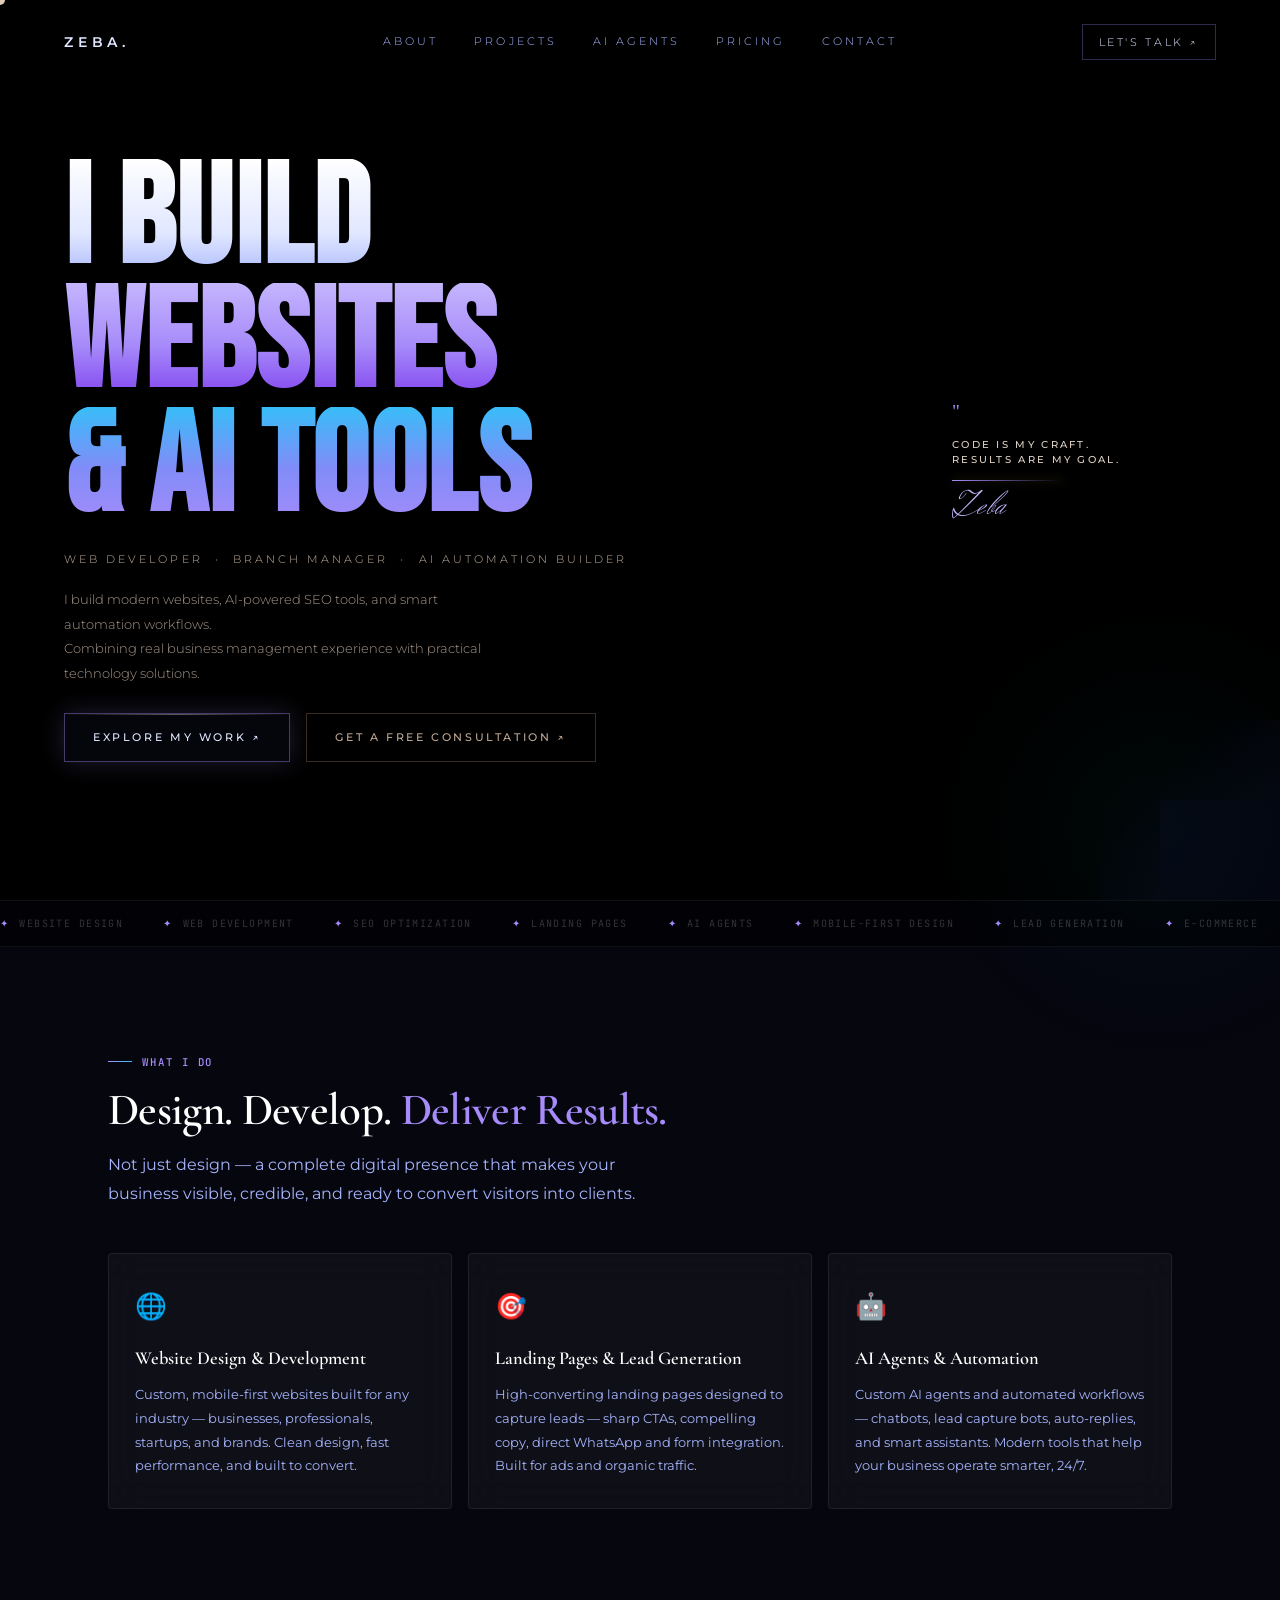
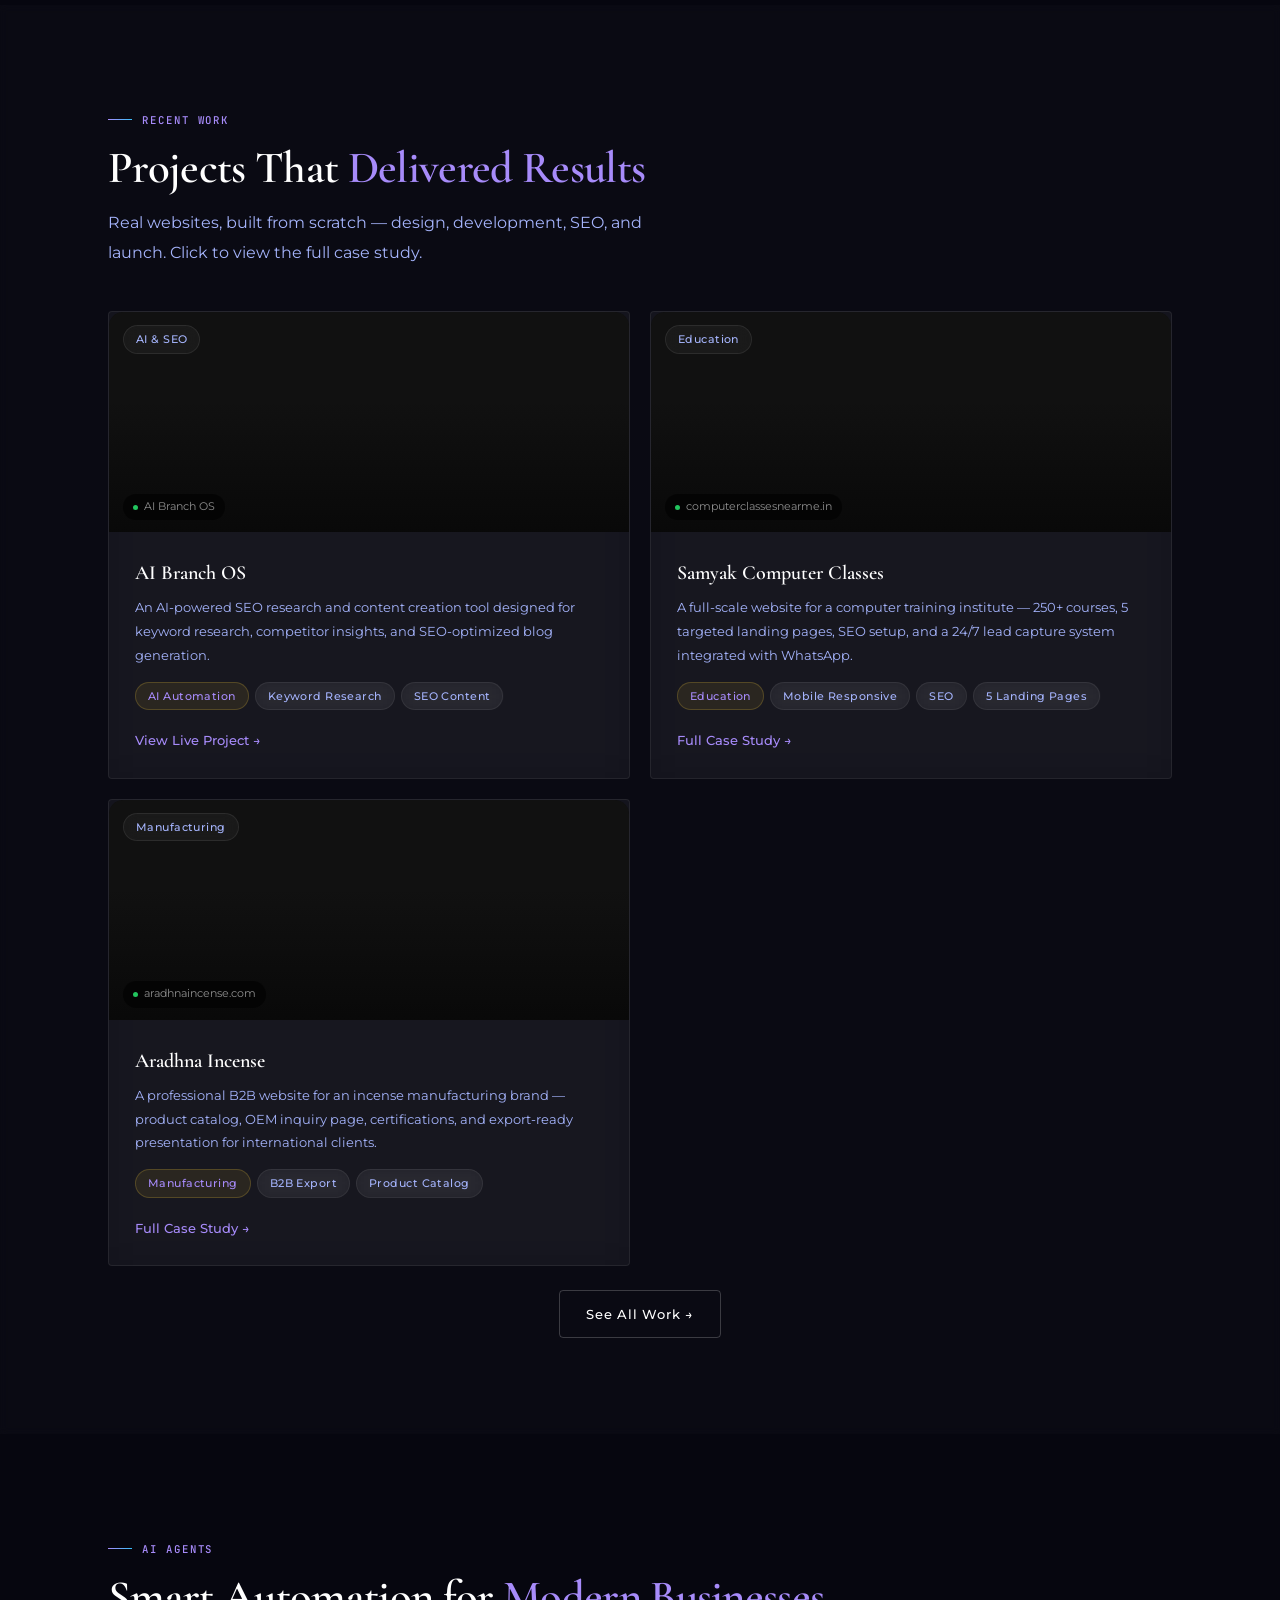
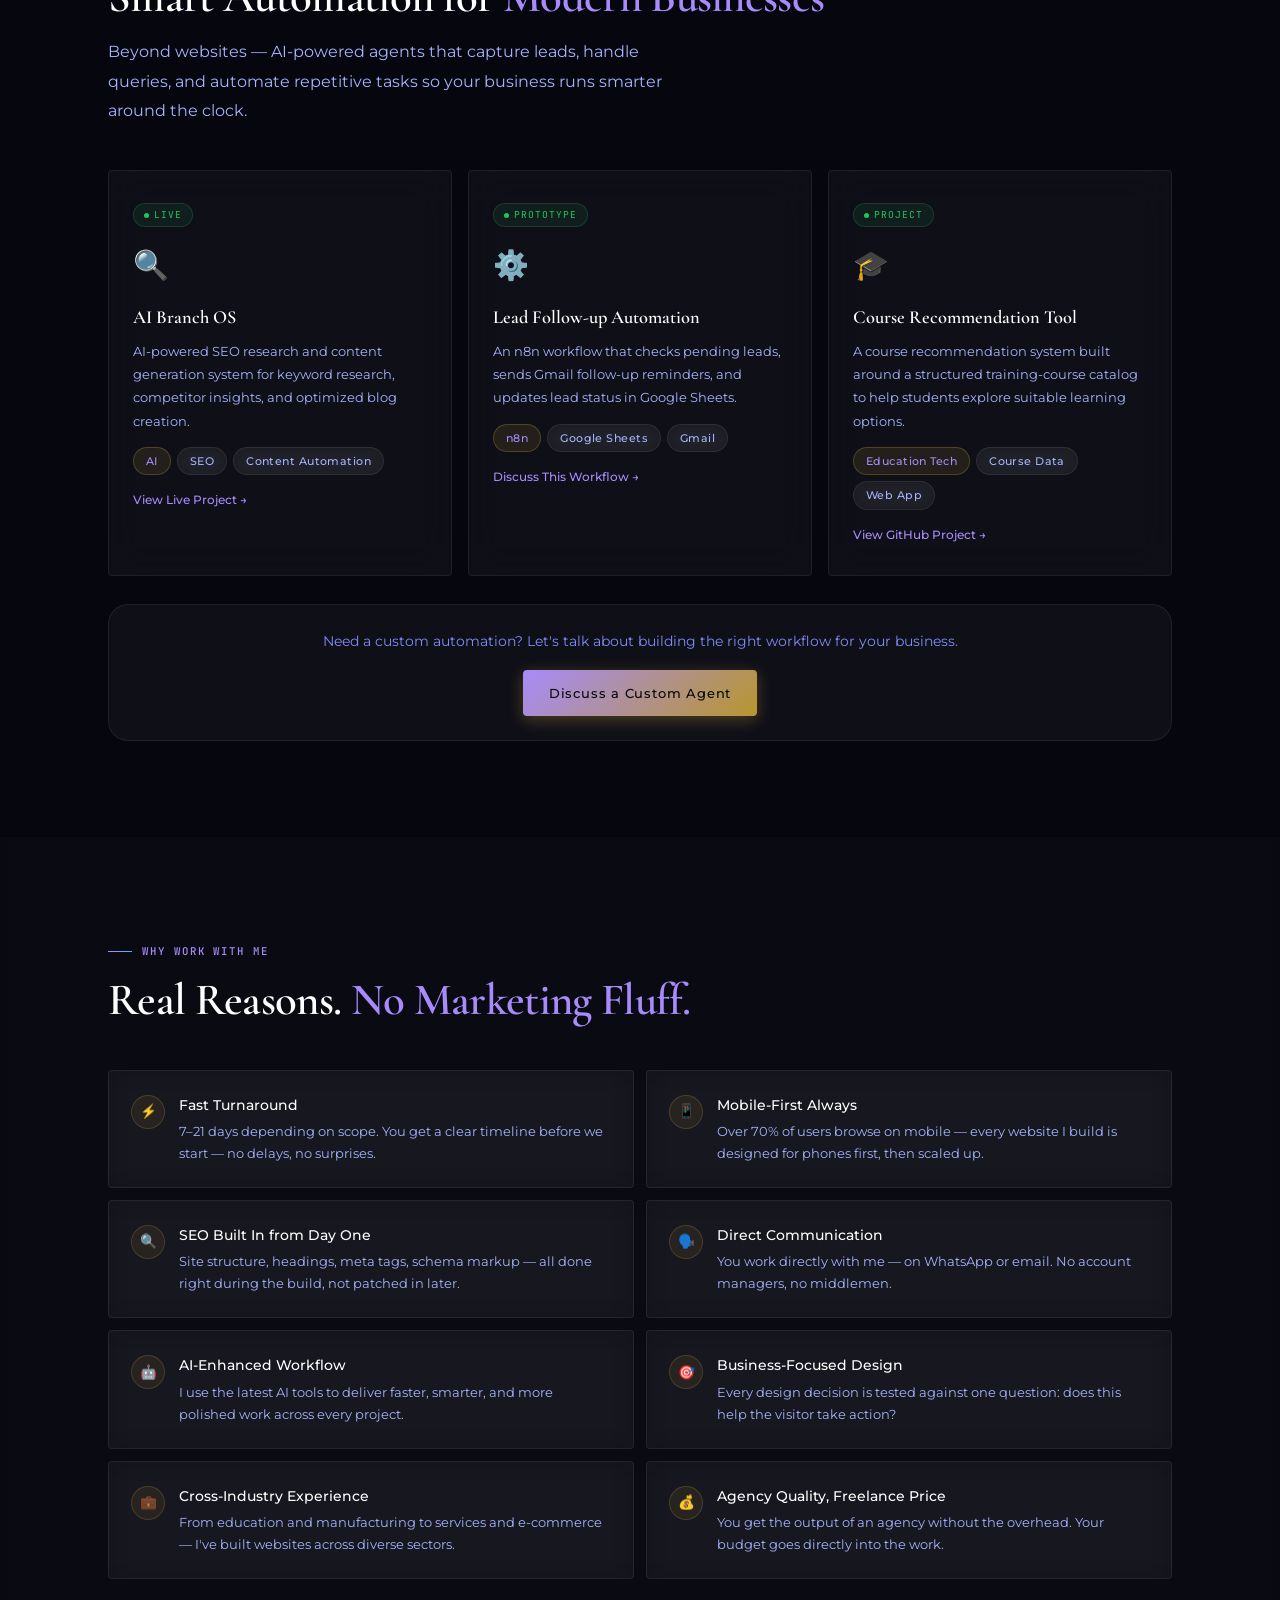
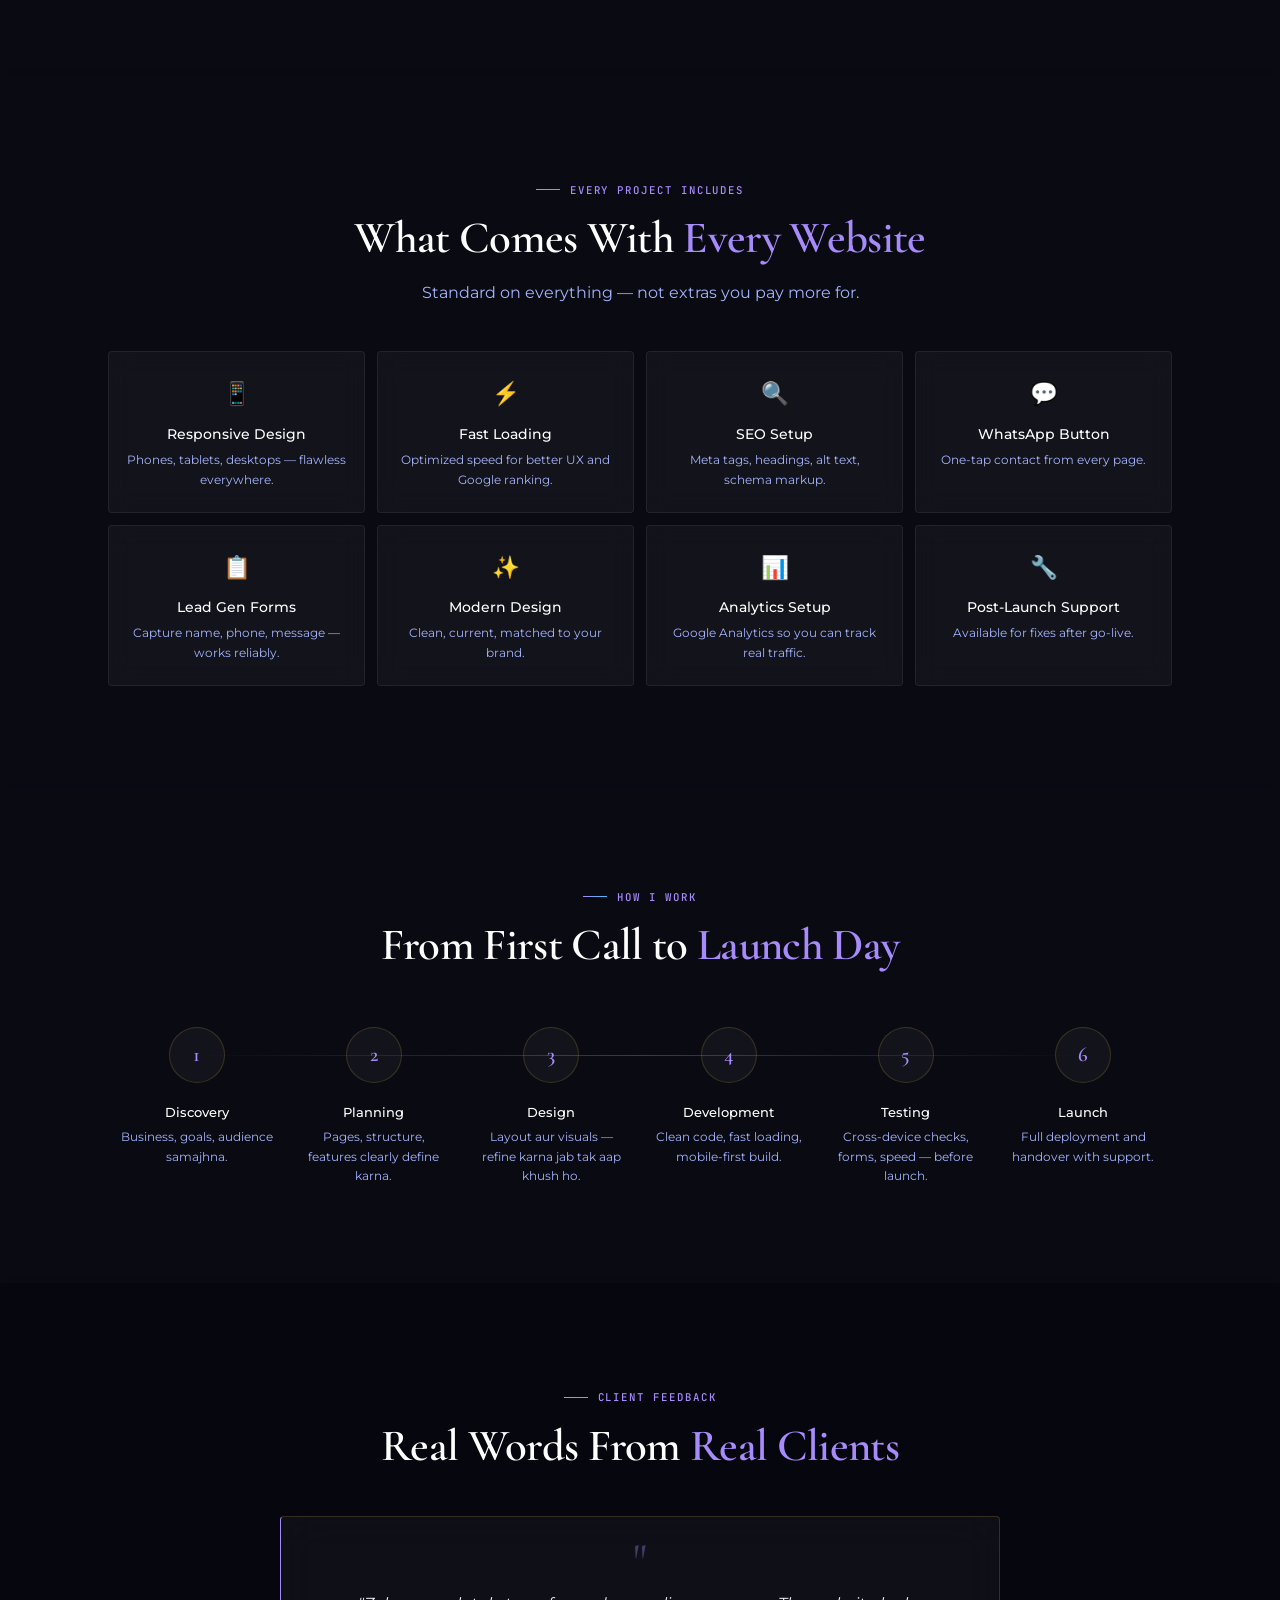
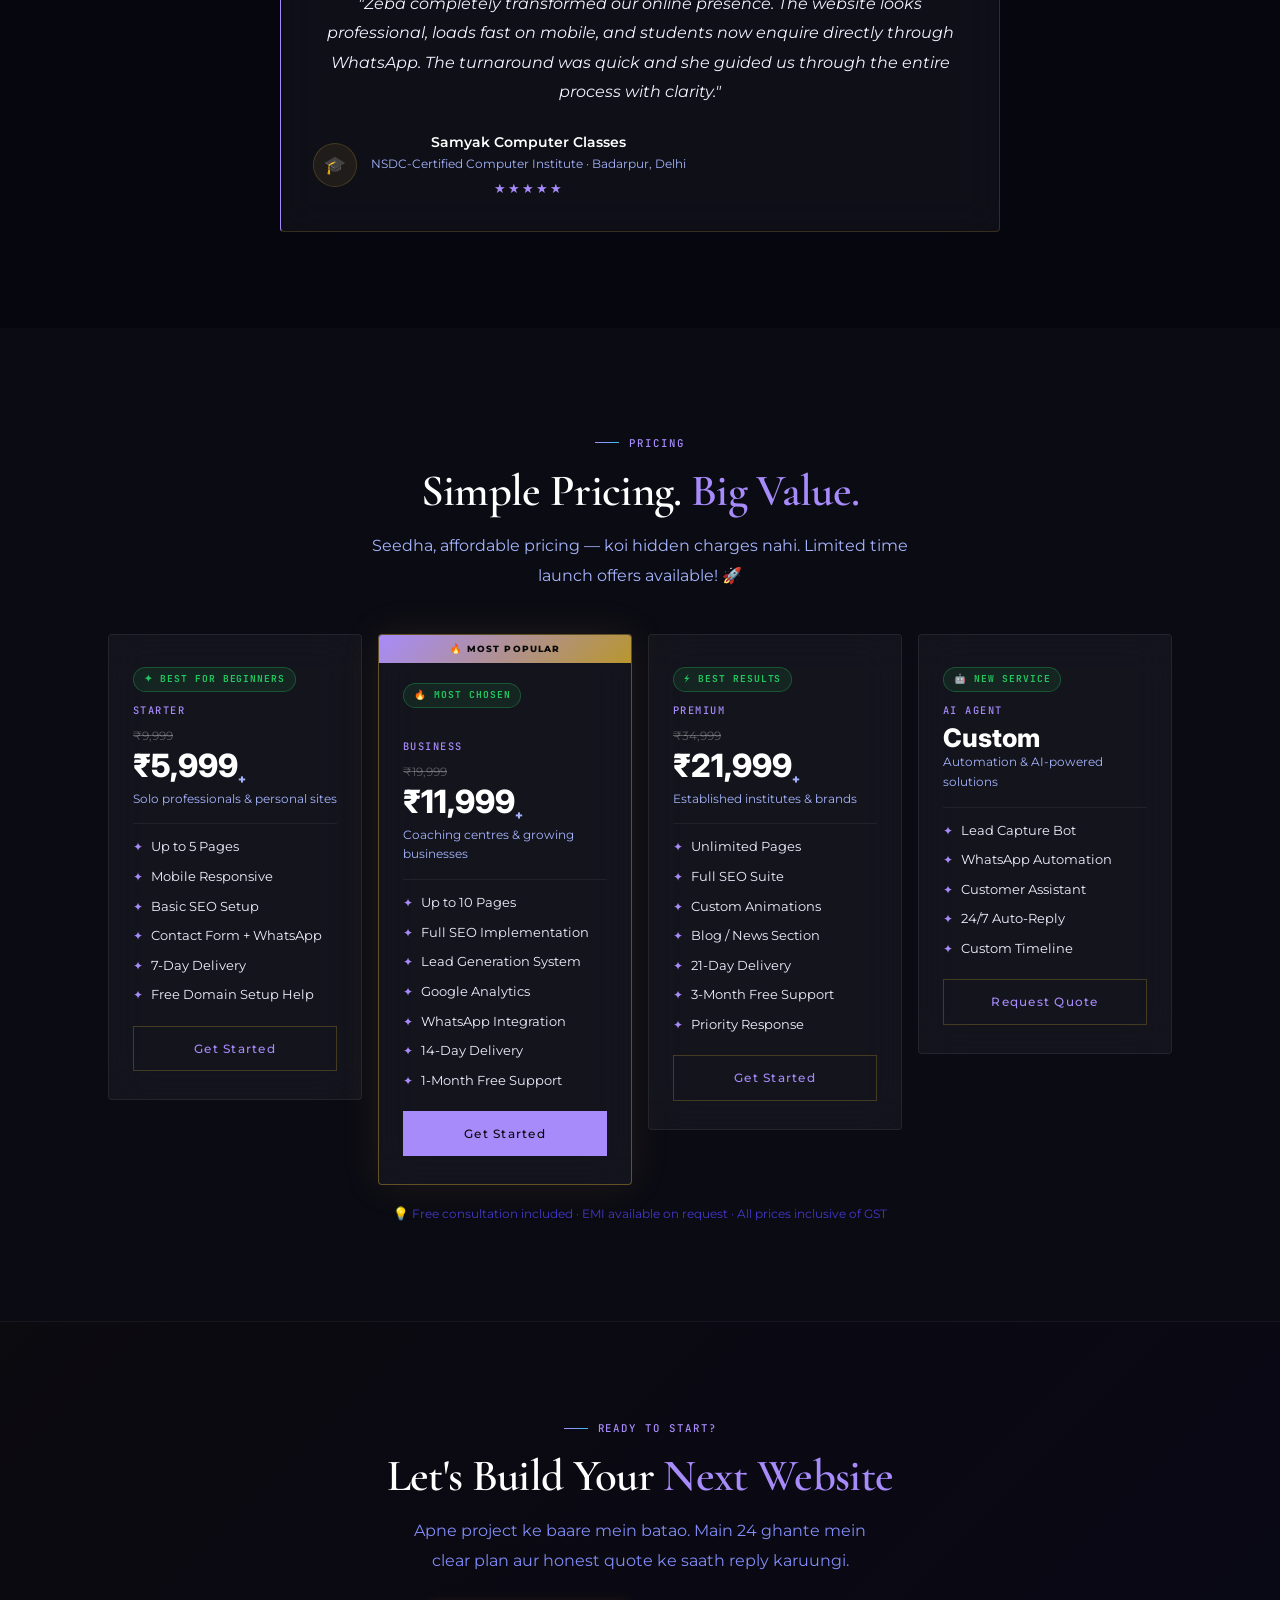
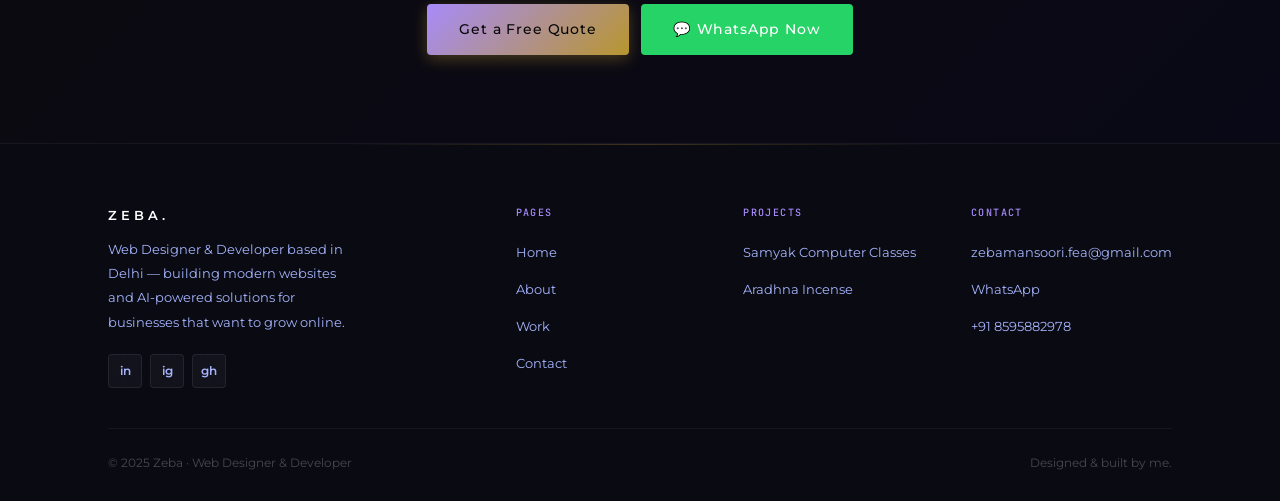
==== index.html @ 7850f8cb "Update consultation link with pre-filled message" ====
<!DOCTYPE html>
<html lang="en">
<head>
<meta charset="UTF-8"><meta name="viewport" content="width=device-width,initial-scale=1.0">
<title>Zeba — Web Designer & Developer | Delhi</title>
<meta name="description" content="Professional web designer and developer based in Delhi. Building modern, result-driven websites and AI-powered solutions for businesses across industries.">
<link rel="canonical" href="https://zebamansoorifea-byte.github.io/portfolio-website/">
<meta property="og:title" content="Zeba — Web Designer & Developer">
<meta property="og:description" content="Professional web designer and developer based in Delhi — building modern websites and AI-powered solutions for businesses.">
<meta property="og:url" content="https://zebamansoorifea-byte.github.io/portfolio-website/">
<meta property="og:type" content="website">
<meta name="twitter:card" content="summary_large_image">
<link rel="icon" type="image/svg+xml" href="data:image/svg+xml,<svg xmlns='http://www.w3.org/2000/svg' viewBox='0 0 32 32'><rect width='32' height='32' rx='8' fill='%23090E1A'/><text x='16' y='23' font-family='serif' font-size='18' font-weight='700' fill='%23D4AF37' text-anchor='middle'>Z</text></svg>">
<link rel="preconnect" href="https://fonts.googleapis.com">
<link rel="preconnect" href="https://fonts.gstatic.com" crossorigin>
<link href="https://fonts.googleapis.com/css2?family=Bebas+Neue&family=Herr+Von+Muellerhoff&family=Cormorant+Garamond:ital,wght@0,400;0,600;0,700;1,400;1,600&family=Montserrat:wght@200;300;400;500;600;700&family=Inter:wght@400;600;700;800&family=JetBrains+Mono:wght@400;500&display=swap" rel="stylesheet">
<link rel="stylesheet" href="style.css">
<script type="application/ld+json">{"@context":"https://schema.org","@type":"Person","name":"Zeba","url":"https://zebamansoori.com","jobTitle":"Web Designer & Developer","email":"zebamansoori.fea@gmail.com","telephone":"+918595882978"}</script>
<style>
/* ══ EXACT CINEMATIC FORMULA from lohitha portfolio ══ */
* { margin: 0; padding: 0; box-sizing: border-box; }

:root {
  /* New Theme: Violet + Electric Blue */
  --gold:    #a78bfa;        /* violet accent (was gold) */
  --gold2:   #7c3aed;        /* deep violet */
  --cream:   #f1f0ff;        /* cool white */
  --cream2:  #e0e7ff;        /* light lavender */
  --cream3:  #a5b4fc;        /* muted violet */
  --dark:    #06060f;        /* ultra dark with violet tint */
  --cyan:    #38bdf8;        /* electric blue */
  --fm:      'JetBrains Mono', monospace;
  --fh:      'Cormorant Garamond', serif;
  --fb:      'Montserrat', sans-serif;
  --fbb:     'Bebas Neue', sans-serif;
  --mw:      1120px;
  --tr:      .28s cubic-bezier(.4,0,.2,1);
}

html {
  scroll-behavior: smooth;
  overflow-x: hidden;
  max-width: 100vw;
}
body {
  font-family: var(--fb);
  background: #06060f;
  color: var(--cream);
  overflow-x: hidden;
  max-width: 100vw;
  -webkit-font-smoothing: antialiased;
  cursor: none;
}

/* Custom cursor */
.cursor-dot {
  position: fixed; top: 0; left: 0;
  width: 10px; height: 10px;
  background: rgba(235,215,195,.95);
  border-radius: 50%;
  pointer-events: none; z-index: 9999;
  transform: translate(-50%,-50%);
  transition: width .2s, height .2s, background .2s, border .2s;
}
.cursor-dot.hovered {
  width: 48px; height: 48px;
  background: rgba(212,175,55,.1);
  border: 1px solid rgba(212,175,55,.4);
}

::-webkit-scrollbar { width: 3px; }
::-webkit-scrollbar-thumb { background: linear-gradient(var(--gold), var(--cyan)); }

.wrap { width: 100%; max-width: var(--mw); margin: 0 auto; padding: 0 28px; }
.section { padding: 96px 0; }
.center { text-align: center; }

/* ── SCROLL REVEAL ── */
.rev { opacity: 0; transform: translateY(22px); transition: opacity .7s cubic-bezier(.22,1,.36,1), transform .7s cubic-bezier(.22,1,.36,1); }
.rev.in { opacity: 1; transform: none; }
.d1{transition-delay:.1s}.d2{transition-delay:.18s}.d3{transition-delay:.26s}.d4{transition-delay:.34s}.d5{transition-delay:.42s}

/* ── EYEBROW ── */
.eyebrow { display: inline-flex; align-items: center; gap: 10px; font-family: var(--fm); font-size: .67rem; font-weight: 500; letter-spacing: .18em; text-transform: uppercase; color: var(--gold); margin-bottom: 14px; }
.eyebrow::before { content: ''; width: 24px; height: 1px; background: linear-gradient(90deg, var(--gold), var(--cyan)); }
.h2 { font-family: var(--fh); font-size: clamp(1.8rem,3.5vw,2.8rem); font-weight: 600; line-height: 1.14; color: #fff; letter-spacing: -.015em; margin-bottom: 14px; }
.lead { font-size: 1rem; color: var(--cream3); max-width: 560px; line-height: 1.85; }
.gold { color: var(--gold); }

/* ══ HERO — EXACT CINEMATIC FORMULA ════════ */
#hero {
  position: relative;
  width: 100%; height: 100vh;
  overflow: hidden;
  background: #000;
  display: flex;
  flex-direction: column;
  justify-content: space-between;
  isolation: isolate;
}

/* Video right side — walking girl */
.hero-video-layer {
  position: absolute;
  inset: 0; z-index: 0;
  overflow: hidden;
  background: #000;
  display: flex;
  align-items: center;
  justify-content: flex-end;
  pointer-events: none;
}
.hero-video-layer video {
  height: 100%;
  width: auto;
  max-width: none;
  object-fit: contain;
  object-position: right center;
}

/* Mobile: show video as full background, not just right side */
@media(max-width:860px) {
  .hero-video-layer {
    justify-content: center;
  }
  .hero-video-layer video {
    height: 100%;
    width: 100%;
    object-fit: cover;
    object-position: center top;
  }
  .hero-video-layer::after {
    width: 100%;
    background: linear-gradient(to bottom, rgba(6,6,15,.5) 0%, rgba(6,6,15,.3) 40%, rgba(6,6,15,.6) 100%),
                linear-gradient(to right, #06060f 0%, rgba(6,6,15,.85) 40%, rgba(6,6,15,.4) 100%);
  }
  .hero-photo-layer {
    justify-content: center;
  }
  .hero-photo-layer img {
    width: 100%;
    height: 100%;
    object-fit: cover;
    object-position: center top;
  }
  .hero-photo-layer::after {
    width: 100%;
    background: linear-gradient(to bottom, rgba(0,0,0,.6) 0%, rgba(0,0,0,.3) 40%, rgba(0,0,0,.7) 100%),
                linear-gradient(to right, #000 0%, rgba(0,0,0,.7) 50%, transparent 100%);
  }
}
/* Left blend gradient — same as original */
.hero-video-layer::after {
  content: '';
  position: absolute; inset-y: 0; left: 0;
  width: 55%;
  background: linear-gradient(to right, #06060f 0%, rgba(6,6,15,.9) 40%, rgba(6,6,15,.5) 70%, transparent 100%);
  pointer-events: none;
}

/* Photo fallback (when no video) */
.hero-photo-layer {
  position: absolute;
  inset: 0; z-index: 0;
  display: flex;
  align-items: center;
  justify-content: flex-end;
  pointer-events: none;
  overflow: hidden;
}
.hero-photo-layer img {
  height: 100%;
  width: auto;
  object-fit: contain;
  object-position: right top;
  filter: brightness(.75) contrast(1.08);
}
.hero-photo-layer::after {
  content: '';
  position: absolute; inset-y: 0; left: 0;
  width: 60%;
  background: linear-gradient(to right, #000 0%, rgba(0,0,0,.9) 35%, rgba(0,0,0,.55) 65%, transparent 100%);
}

/* Content layer */
.hero-content-layer {
  position: relative; z-index: 5;
  display: flex;
  flex-direction: column;
  justify-content: space-between;
  height: 100%;
  padding: 24px 64px 32px;
  pointer-events: none;
}
@media(max-width:768px) {
  .hero-content-layer { padding: 20px 24px 28px; }
}

/* ── NAV inside hero ── */
.hero-nav {
  display: flex; align-items: center; justify-content: space-between;
  width: 100%; pointer-events: auto;
}
.hero-logo {
  font-family: var(--fb); font-size: .85rem; font-weight: 600;
  letter-spacing: .35em; text-transform: uppercase;
  color: var(--cream2); transition: opacity .3s;
}
.hero-logo:hover { opacity: .7; }
.hero-nav-links {
  display: flex; align-items: center; gap: 36px;
  position: absolute; left: 50%; transform: translateX(-50%);
}
.hero-nav-links a {
  font-size: .68rem; font-weight: 300; letter-spacing: .28em;
  text-transform: uppercase; color: var(--cream3);
  transition: color .3s; position: relative; padding-bottom: 2px;
  text-decoration: none;
}
.hero-nav-links a::after {
  content: ''; position: absolute; bottom: 0; left: 0;
  width: 0; height: 1px; background: rgba(212,175,55,.5);
  transition: width .3s;
}
.hero-nav-links a:hover { color: #FFF5EB; }
.hero-nav-links a:hover::after { width: 100%; }
.hero-nav-cta {
  display: flex; align-items: center; gap: 6px;
  font-size: .68rem; font-weight: 300; letter-spacing: .24em;
  text-transform: uppercase; padding: 8px 16px;
  border: 1px solid rgba(167,139,250,.3);
  color: var(--cream2); transition: all .3s;
  text-decoration: none; backdrop-filter: blur(4px);
}
.hero-nav-cta:hover { border-color: #a78bfa; box-shadow: 0 0 16px rgba(167,139,250,.3); }

/* ── HERO MAIN ROW ── */
.hero-main-row {
  display: flex; align-items: center;
  justify-content: space-between;
  width: 100%; pointer-events: auto;
  flex: 1; padding: 20px 0;
}

/* LEFT TEXT */
.hero-left { max-width: 620px; z-index: 20; }

/* MASSIVE headline — Bebas Neue */
.hero-h1 {
  font-family: var(--fbb);
  font-size: clamp(5rem, 11vw, 9rem);
  line-height: .88;
  letter-spacing: .01em;
  text-transform: uppercase;
  margin-bottom: 20px;
  user-select: none;
}
.hero-h1 .line1 {
  display: block;
  background: linear-gradient(180deg, #ffffff 0%, #e0e7ff 60%, #a5b4fc 100%);
  -webkit-background-clip: text; -webkit-text-fill-color: transparent; background-clip: text;
  filter: drop-shadow(0 4px 20px rgba(167,139,250,.3));
  animation: wUp .65s cubic-bezier(.22,1,.36,1) .3s both;
}
.hero-h1 .line2 {
  display: block;
  background: linear-gradient(180deg, #c4b5fd 0%, #a78bfa 50%, #7c3aed 100%);
  -webkit-background-clip: text; -webkit-text-fill-color: transparent; background-clip: text;
  filter: drop-shadow(0 8px 30px rgba(167,139,250,.5));
  animation: wUp .65s cubic-bezier(.22,1,.36,1) .48s both;
}
.hero-h1 .line3 {
  display: block;
  background: linear-gradient(180deg, #38bdf8 0%, #818cf8 50%, #a78bfa 100%);
  -webkit-background-clip: text; -webkit-text-fill-color: transparent; background-clip: text;
  filter: drop-shadow(0 10px 35px rgba(56,189,248,.4));
  animation: wUp .65s cubic-bezier(.22,1,.36,1) .66s both;
}
@keyframes wUp { from { opacity: 0; transform: translateY(30px); filter: blur(6px); } to { opacity: 1; transform: none; filter: none; } }

/* Roles row */
.hero-roles {
  font-size: .68rem; font-weight: 300; letter-spacing: .28em;
  text-transform: uppercase; color: #C4B29E; margin-bottom: 18px;
  animation: wUp .65s .78s both;
}
.hero-roles .sep { color: #8C6D4F; margin: 0 6px; }

/* Description */
.hero-desc {
  font-size: .83rem; font-weight: 300;
  color: #A8988B; line-height: 1.85;
  max-width: 440px; margin-bottom: 28px;
  animation: wUp .65s .88s both;
}

/* CTAs */
.hero-ctas { display: flex; gap: 16px; align-items: center; animation: wUp .65s .98s both; }
.hero-btn-primary {
  display: inline-flex; align-items: center; gap: 10px;
  padding: 14px 28px;
  border: 1px solid rgba(167,139,250,.4);
  background: rgba(6,6,15,.85);
  color: var(--cream2); font-family: var(--fb);
  font-size: .68rem; font-weight: 500; letter-spacing: .24em;
  text-transform: uppercase; transition: all .3s;
  text-decoration: none; position: relative; overflow: hidden;
  box-shadow: 0 0 25px rgba(167,139,250,.2);
}
.hero-btn-primary::before {
  content: ''; position: absolute; top: 0; left: 0; right: 0;
  height: 1px;
  background: linear-gradient(to right, transparent, rgba(232,215,197,.4), transparent);
}
.hero-btn-primary:hover { border-color: #a78bfa; color: #fff; box-shadow: 0 0 30px rgba(167,139,250,.4); }
.hero-btn-secondary {
  display: inline-flex; align-items: center; gap: 8px;
  padding: 14px 28px;
  border: 1px solid rgba(140,109,79,.4);
  color: #BFA895; font-family: var(--fb);
  font-size: .68rem; font-weight: 500; letter-spacing: .24em;
  text-transform: uppercase; transition: all .3s;
  text-decoration: none;
}
.hero-btn-secondary:hover { border-color: #8C6D4F; color: var(--cream2); }

/* RIGHT — floating quote card (same as original) */
.hero-right-card {
  display: flex; flex-direction: column; align-items: flex-start;
  padding-right: 96px; z-index: 20;
  animation: wUp .65s 1.1s both;
}
.hrc-quote { font-size: 1.2rem; color: #a78bfa; font-family: serif; margin-bottom: 8px; }
.hrc-lines { font-size: .6rem; font-weight: 500; letter-spacing: .24em; text-transform: uppercase; color: #E0D3C5; line-height: 1.6; margin-bottom: 12px; }
.hrc-line { width: 112px; height: 1px; background: linear-gradient(to right, #a78bfa, rgba(167,139,250,.5), transparent); box-shadow: 0 0 8px rgba(212,175,55,.4); margin-bottom: 8px; }
.hrc-sig { color: #c4b5fd; font-family: 'Herr Von Muellerhoff', 'Allura', cursive; font-size: 2.2rem; color: #c4b5fd; letter-spacing: .04em; line-height: 1; }

/* ── BUTTONS (rest of site) ── */
.btn { display: inline-flex; align-items: center; gap: 8px; padding: 12px 26px; border-radius: 4px; font-size: .82rem; font-weight: 500; letter-spacing: .06em; transition: all var(--tr); cursor: pointer; border: none; font-family: var(--fb); white-space: nowrap; text-decoration: none; }
.btn-gold { background: linear-gradient(135deg,var(--gold),#b8962e); color: #080808; box-shadow: 0 4px 16px rgba(212,175,55,.3); }
.btn-gold:hover { transform: translateY(-2px); box-shadow: 0 0 28px rgba(212,175,55,.55); }
.btn-out { background: transparent; color: #fff; border: 1px solid rgba(255,255,255,.2); }
.btn-out:hover { border-color: var(--gold); color: var(--gold); transform: translateY(-2px); }
.btn-ghost { background: rgba(255,255,255,.04); color: var(--cream3); border: 1px solid rgba(255,255,255,.08); }
.btn-ghost:hover { border-color: rgba(6,182,212,.3); color: var(--cyan); }
.btn-wa { background: #25D366; color: #fff; }
.btn-wa:hover { background: #1ebe5d; transform: translateY(-2px); }
.btn-lg { padding: 14px 32px; font-size: .88rem; }
.tag { display: inline-block; padding: 4px 12px; border-radius: 40px; font-size: .68rem; font-weight: 500; letter-spacing: .04em; }
.tag-gold { background: rgba(212,175,55,.1); color: var(--gold); border: 1px solid rgba(212,175,55,.25); }
.tag-glass { background: rgba(255,255,255,.04); color: var(--cream3); border: 1px solid rgba(255,255,255,.08); }

/* ── NAV (other pages) ── */
.nav-inner { display: flex; align-items: center; justify-content: space-between; height: 100%; }
.nav-logo { font-family: var(--fb); font-size: .82rem; font-weight: 600; letter-spacing: .3em; text-transform: uppercase; color: var(--cream2); text-decoration: none; }
.nav-links { display: flex; gap: 2rem; align-items: center; }
.nav-links a { font-size: .68rem; font-weight: 300; color: var(--cream3); letter-spacing: .22em; text-transform: uppercase; transition: color var(--tr); text-decoration: none; }
.nav-links a:hover, .nav-links a.active { color: #fff; }
.nav-right { display: flex; align-items: center; gap: 12px; }
.nav-cta { padding: 7px 16px; background: transparent; color: var(--cream2); border: 1px solid rgba(140,109,79,.5); font-family: var(--fb); font-size: .66rem; font-weight: 300; letter-spacing: .22em; text-transform: uppercase; transition: all var(--tr); text-decoration: none; }
.nav-cta:hover { border-color: var(--gold); }
.ham { display: none; flex-direction: column; gap: 5px; width: 24px; cursor: pointer; }
.ham span { display: block; height: 2px; background: var(--cream3); border-radius: 2px; }
.mob-close { position: absolute; top: 22px; right: 28px; font-size: 1.4rem; color: var(--cream3); }
.page-top { padding: 130px 0 72px; background: rgba(255,255,255,.02); border-bottom: 1px solid rgba(255,255,255,.05); position: relative; overflow: hidden; }

/* ── MARQUEE ── */
.marquee { border-top: 1px solid rgba(255,255,255,.05); border-bottom: 1px solid rgba(255,255,255,.05); padding: 14px 0; overflow: hidden; background: rgba(0,0,0,.6); }
.m-track { display: flex; gap: 2.5rem; white-space: nowrap; animation: slide 24s linear infinite; }
.m-item { display: flex; align-items: center; gap: 10px; font-family: var(--fm); font-size: .63rem; letter-spacing: .14em; text-transform: uppercase; color: rgba(255,255,255,.2); }
.m-item em { color: var(--gold); font-style: normal; }
@keyframes slide { to { transform: translateX(-50%); } }

/* ── IFRAME ── */
.iframe-wrap { position: relative; width: 100%; height: 220px; overflow: hidden; background: #111; border-radius: 14px 14px 0 0; }
.iframe-wrap iframe { width: 200%; height: 200%; transform: scale(.5); transform-origin: top left; border: none; pointer-events: none; }
.iframe-ov { position: absolute; inset: 0; background: linear-gradient(180deg,transparent 40%,rgba(8,8,8,.92) 100%); z-index: 1; }
.iframe-badge { position: absolute; bottom: 12px; left: 14px; z-index: 2; display: flex; align-items: center; gap: 6px; font-size: .67rem; color: rgba(255,255,255,.55); background: rgba(0,0,0,.55); padding: 4px 10px; border-radius: 40px; backdrop-filter: blur(8px); }
.iframe-dot { width: 5px; height: 5px; border-radius: 50%; background: #22c55e; animation: blink 2s infinite; }
.iframe-tag { position: absolute; top: 12px; left: 14px; z-index: 2; }
@keyframes blink { 0%,100%{opacity:1}50%{opacity:.3} }

/* ── CARDS ── */
.svc-grid { display: grid; grid-template-columns: repeat(3,1fr); gap: 16px; margin-top: 44px; }
.svc-card { padding: 30px 26px; background: rgba(255,255,255,.04); backdrop-filter: blur(20px); border: 1px solid rgba(255,255,255,.07); border-radius: 4px; transition: all .28s ease; position: relative; overflow: hidden; }
.svc-card::before { content: ''; position: absolute; top: 0; left: 0; right: 0; height: 1px; background: linear-gradient(90deg,transparent,rgba(212,175,55,.5),transparent); transform: scaleX(0); transition: transform .5s ease; }
.svc-card:hover::before { transform: scaleX(1); }
.svc-card:hover { background: rgba(212,175,55,.04); border-color: rgba(212,175,55,.2); transform: translateY(-4px); box-shadow: 0 0 30px rgba(212,175,55,.1),0 20px 40px rgba(0,0,0,.4); }
.svc-icon { font-size: 1.6rem; margin-bottom: 16px; }
.svc-name { font-family: var(--fh); font-size: 1.15rem; font-weight: 600; color: #fff; margin-bottom: 8px; }
.svc-desc { font-size: .83rem; color: var(--cream3); line-height: 1.8; }
.proj-cards { display: grid; grid-template-columns: repeat(2,1fr); gap: 20px; margin-top: 44px; }
.pcard { background: rgba(255,255,255,.04); backdrop-filter: blur(20px); border: 1px solid rgba(255,255,255,.07); border-radius: 4px; overflow: hidden; transition: all .28s ease; }
.pcard:hover { border-color: rgba(212,175,55,.3); box-shadow: 0 0 30px rgba(212,175,55,.1),0 20px 60px rgba(0,0,0,.5); transform: translateY(-4px); }
.pcard-body { padding: 24px 26px; }
.pcard-title { font-family: var(--fh); font-size: 1.25rem; font-weight: 600; color: #fff; margin-bottom: 6px; }
.pcard-desc { font-size: .83rem; color: var(--cream3); line-height: 1.8; margin-bottom: 14px; }
.pcard-tags { display: flex; flex-wrap: wrap; gap: 6px; margin-bottom: 16px; }
.pcard-link { font-size: .81rem; font-weight: 500; color: var(--gold); display: inline-flex; align-items: center; gap: 6px; transition: gap .2s; }
.pcard-link:hover { gap: 10px; }
.agents-grid { display: grid; grid-template-columns: repeat(3,1fr); gap: 16px; margin-top: 44px; }
.agent-card { padding: 28px 24px; background: rgba(255,255,255,.04); backdrop-filter: blur(20px); border: 1px solid rgba(255,255,255,.07); border-radius: 4px; transition: all .28s ease; }
.agent-card:hover { background: rgba(212,175,55,.03); border-color: rgba(212,175,55,.2); transform: translateY(-4px); box-shadow: 0 0 20px rgba(212,175,55,.08),0 20px 40px rgba(0,0,0,.4); }
.agent-card.coming { opacity: .45; pointer-events: none; }
.agent-status { display: inline-flex; align-items: center; gap: 5px; font-family: var(--fm); font-size: .6rem; letter-spacing: .1em; text-transform: uppercase; padding: 3px 10px; border-radius: 40px; margin-bottom: 14px; }
.s-live { background: rgba(34,197,94,.08); color: #22c55e; border: 1px solid rgba(34,197,94,.2); }
.s-soon { background: rgba(255,255,255,.04); color: rgba(255,255,255,.3); border: 1px solid rgba(255,255,255,.07); }
.s-dot { width: 5px; height: 5px; border-radius: 50%; background: currentColor; }
.agent-icon { font-size: 1.8rem; margin-bottom: 12px; display: block; }
.agent-name { font-family: var(--fh); font-size: 1.15rem; font-weight: 600; color: #fff; margin-bottom: 6px; }
.agent-desc { font-size: .81rem; color: var(--cream3); line-height: 1.8; margin-bottom: 14px; }
.agent-tech { display: flex; flex-wrap: wrap; gap: 6px; }
.agent-link { display: inline-flex; align-items: center; gap: 6px; font-size: .78rem; font-weight: 500; color: var(--gold); margin-top: 14px; transition: gap .2s; }
.agent-link:hover { gap: 10px; }
.why-grid { display: grid; grid-template-columns: repeat(2,1fr); gap: 12px; margin-top: 44px; }
.why-item { display: flex; align-items: flex-start; gap: 14px; padding: 22px; background: rgba(255,255,255,.04); backdrop-filter: blur(16px); border: 1px solid rgba(255,255,255,.07); border-radius: 4px; transition: all .28s ease; }
.why-item:hover { background: rgba(212,175,55,.04); border-color: rgba(212,175,55,.2); }
.why-icon { width: 34px; height: 34px; border-radius: 50%; background: rgba(212,175,55,.08); border: 1px solid rgba(212,175,55,.2); display: flex; align-items: center; justify-content: center; flex-shrink: 0; font-size: .85rem; margin-top: 2px; }
.why-t { font-size: .89rem; font-weight: 500; color: #fff; margin-bottom: 4px; }
.why-d { font-size: .79rem; color: var(--cream3); line-height: 1.75; }
.del-grid { display: grid; grid-template-columns: repeat(4,1fr); gap: 12px; margin-top: 44px; }
.del-item { padding: 22px 18px; background: rgba(255,255,255,.04); backdrop-filter: blur(12px); border: 1px solid rgba(255,255,255,.07); border-radius: 4px; transition: all .28s ease; }
.del-item:hover { background: rgba(212,175,55,.04); border-color: rgba(212,175,55,.2); transform: translateY(-3px); }
.del-icon { font-size: 1.4rem; margin-bottom: 10px; }
.del-t { font-size: .85rem; font-weight: 500; color: #fff; margin-bottom: 4px; }
.del-d { font-size: .74rem; color: var(--cream3); line-height: 1.7; }
.proc-grid { display: grid; grid-template-columns: repeat(6,1fr); gap: 0; margin-top: 56px; position: relative; }
.proc-grid::before { content: ''; position: absolute; top: 28px; left: calc(100%/12); right: calc(100%/12); height: 1px; background: linear-gradient(90deg,transparent,rgba(212,175,55,.3),transparent); }
.proc-step { padding: 0 12px; text-align: center; }
.proc-num { width: 56px; height: 56px; border-radius: 50%; background: rgba(255,255,255,.04); border: 1px solid rgba(212,175,55,.2); display: flex; align-items: center; justify-content: center; font-family: var(--fh); font-size: 1.3rem; font-weight: 600; color: var(--gold); margin: 0 auto 18px; position: relative; z-index: 1; transition: all .28s ease; }
.proc-step:hover .proc-num { background: var(--gold); color: #080808; box-shadow: 0 0 28px rgba(212,175,55,.4); }
.proc-t { font-size: .82rem; font-weight: 500; color: #fff; margin-bottom: 5px; }
.proc-d { font-size: .72rem; color: var(--cream3); line-height: 1.7; }
.testi-card { padding: 32px; background: rgba(255,255,255,.04); backdrop-filter: blur(20px); border: 1px solid rgba(212,175,55,.2); border-radius: 4px; border-left: 1px solid var(--gold); max-width: 720px; margin: 44px auto 0; }
.testi-quote { font-family: var(--fh); font-size: 3rem; color: var(--gold); line-height: .5; opacity: .35; margin-bottom: 16px; }
.testi-text { font-size: .97rem; color: var(--cream); line-height: 1.9; font-style: italic; margin-bottom: 24px; }
.testi-author { display: flex; align-items: center; gap: 14px; }
.testi-av { width: 44px; height: 44px; border-radius: 50%; background: rgba(212,175,55,.08); border: 1px solid rgba(212,175,55,.2); display: flex; align-items: center; justify-content: center; font-size: 1.1rem; flex-shrink: 0; }
.testi-name { font-size: .88rem; font-weight: 600; color: #fff; }
.testi-role { font-size: .74rem; color: var(--cream3); }
.testi-stars { color: var(--gold); font-size: .8rem; letter-spacing: 2px; margin-top: 3px; }
.pricing-grid { display: grid; grid-template-columns: repeat(4,1fr); gap: 16px; margin-top: 44px; align-items: start; }
.price-card { padding: 28px 24px; background: rgba(255,255,255,.04); backdrop-filter: blur(20px); border: 1px solid rgba(255,255,255,.07); border-radius: 4px; transition: all .28s ease; position: relative; overflow: hidden; }
.price-card:hover { background: rgba(212,175,55,.04); border-color: rgba(212,175,55,.25); transform: translateY(-4px); box-shadow: 0 0 30px rgba(212,175,55,.1),0 20px 40px rgba(0,0,0,.4); }
.price-card.featured { border-color: rgba(212,175,55,.4); box-shadow: 0 0 40px rgba(212,175,55,.1); }
.price-card.featured::before { content: '🔥 MOST POPULAR'; position: absolute; top: 0; left: 0; right: 0; text-align: center; background: linear-gradient(135deg,var(--gold),#b8962e); color: #080808; font-size: .58rem; font-weight: 800; letter-spacing: .12em; padding: 6px 0; }
.price-offer-badge { display: inline-block; background: rgba(34,197,94,.1); border: 1px solid rgba(34,197,94,.3); color: #22c55e; font-family: var(--fm); font-size: .6rem; font-weight: 700; letter-spacing: .1em; text-transform: uppercase; padding: 3px 10px; border-radius: 40px; margin-bottom: 10px; }
.price-plan { font-family: var(--fm); font-size: .65rem; font-weight: 500; letter-spacing: .14em; text-transform: uppercase; color: var(--gold); margin-bottom: 6px; }
.pt-pop { margin-top: 20px; }
.price-amount { font-family: 'Inter', sans-serif; font-size: 2rem; font-weight: 800; color: #fff; line-height: 1; margin-bottom: 2px; }
.price-amount sub { font-size: .8rem; color: var(--cream3); font-family: var(--fb); }
.price-original { font-size: .78rem; color: rgba(255,255,255,.3); text-decoration: line-through; margin-bottom: 4px; }
.price-note { font-size: .73rem; color: var(--cream3); margin-bottom: 14px; }
.price-divider { height: 1px; background: rgba(255,255,255,.06); margin: 12px 0; }
.price-features { display: flex; flex-direction: column; gap: 8px; margin-bottom: 20px; }
.price-feat { display: flex; align-items: flex-start; gap: 8px; font-size: .79rem; color: var(--cream); }
.pf-check { color: var(--gold); flex-shrink: 0; font-size: .72rem; margin-top: 2px; }
.price-btn { display: block; width: 100%; padding: 11px; text-align: center; border: 1px solid rgba(212,175,55,.25); color: var(--gold); font-size: .78rem; font-weight: 500; font-family: var(--fb); letter-spacing: .1em; background: transparent; cursor: pointer; transition: all .28s ease; }
.price-btn:hover, .price-card.featured .price-btn { background: var(--gold); color: #080808; border-color: var(--gold); }
.cta-strip { background: linear-gradient(135deg,rgba(212,175,55,.03) 0%,rgba(139,92,246,.03) 100%); border-top: 1px solid rgba(255,255,255,.05); padding: 88px 0; text-align: center; position: relative; overflow: hidden; }
.cta-btns { display: flex; justify-content: center; flex-wrap: wrap; gap: 12px; margin-top: 28px; }
footer { background: rgba(255,255,255,.02); border-top: 1px solid rgba(255,255,255,.05); padding: 60px 0 28px; }
.ft-top { display: grid; grid-template-columns: 2fr 1fr 1fr 1fr; gap: 48px; padding-bottom: 40px; border-bottom: 1px solid rgba(255,255,255,.05); margin-bottom: 24px; }
.ft-logo { font-family: var(--fb); font-size: .82rem; font-weight: 600; letter-spacing: .3em; text-transform: uppercase; color: #fff; margin-bottom: 10px; }
.ft-desc { font-size: .82rem; color: var(--cream3); line-height: 1.85; max-width: 240px; margin-bottom: 20px; }
.ft-social { display: flex; gap: 8px; }
.ft-s-btn { width: 34px; height: 34px; border-radius: 4px; background: rgba(255,255,255,.04); border: 1px solid rgba(255,255,255,.08); display: flex; align-items: center; justify-content: center; color: var(--cream3); font-size: .78rem; font-weight: 600; transition: all var(--tr); text-decoration: none; }
.ft-s-btn:hover { border-color: rgba(212,175,55,.3); color: var(--gold); }
.ft-col-title { font-family: var(--fm); font-size: .63rem; font-weight: 500; letter-spacing: .14em; text-transform: uppercase; color: var(--gold); margin-bottom: 16px; }
.ft-col ul { display: flex; flex-direction: column; gap: 10px; list-style: none; }
.ft-col a { font-size: .84rem; color: var(--cream3); transition: color var(--tr); text-decoration: none; }
.ft-col a:hover { color: #fff; }
.ft-bottom { display: flex; justify-content: space-between; align-items: center; flex-wrap: wrap; gap: 10px; font-size: .75rem; color: rgba(255,255,255,.25); }
#bt { position: fixed; bottom: 24px; right: 24px; z-index: 90; width: 40px; height: 40px; border-radius: 50%; background: linear-gradient(135deg,var(--gold),#b8962e); color: #080808; display: flex; align-items: center; justify-content: center; font-size: .9rem; font-weight: 700; box-shadow: 0 0 20px rgba(212,175,55,.4); opacity: 0; visibility: hidden; transition: all var(--tr); cursor: pointer; }
#bt.show { opacity: 1; visibility: visible; }
.faq-item { border-bottom: 1px solid rgba(255,255,255,.06); }
.faq-q { width: 100%; display: flex; justify-content: space-between; align-items: center; padding: 20px 0; font-size: .94rem; font-weight: 400; color: var(--cream); cursor: pointer; text-align: left; background: none; border: none; font-family: var(--fb); transition: color var(--tr); }
.faq-q:hover { color: #fff; }
.faq-icon { width: 26px; height: 26px; border-radius: 50%; background: rgba(255,255,255,.04); border: 1px solid rgba(255,255,255,.08); display: flex; align-items: center; justify-content: center; color: var(--cream3); font-size: 1rem; flex-shrink: 0; transition: all .35s; }
.faq-item.open .faq-icon { transform: rotate(45deg); background: rgba(212,175,55,.08); border-color: rgba(212,175,55,.3); color: var(--gold); }
.faq-a { font-size: .86rem; color: var(--cream3); max-height: 0; overflow: hidden; transition: max-height .4s ease, padding .4s; line-height: 1.85; }
.faq-item.open .faq-a { max-height: 240px; padding-bottom: 20px; }
.fg { margin-bottom: 15px; }
.fl { display: block; font-size: .71rem; font-weight: 500; letter-spacing: .1em; text-transform: uppercase; color: var(--cream3); margin-bottom: 7px; }
.fi,.fta,.fs { width: 100%; padding: 12px 16px; background: rgba(255,255,255,.04); backdrop-filter: blur(12px); border: 1px solid rgba(255,255,255,.08); font-size: .87rem; color: #fff; transition: border-color var(--tr); outline: none; font-family: var(--fb); }
.fi::placeholder,.fta::placeholder { color: rgba(255,255,255,.2); }
.fi:focus,.fta:focus,.fs:focus { border-color: rgba(212,175,55,.4); }
.fta { resize: vertical; min-height: 100px; }
.fs { appearance: none; cursor: pointer; }
option { background: #111; color: #fff; }
.frow { display: grid; grid-template-columns: 1fr 1fr; gap: 12px; }
.fsub { width: 100%; padding: 14px; background: linear-gradient(135deg,var(--gold),#b8962e); color: #080808; font-family: var(--fh); font-size: 1rem; font-weight: 700; cursor: pointer; border: none; transition: all var(--tr); }
.fsub:hover { transform: translateY(-2px); box-shadow: 0 0 32px rgba(212,175,55,.5); }
.fsub:disabled { opacity: .6; cursor: not-allowed; transform: none; }
.sdiv { height: 1px; background: linear-gradient(90deg,transparent,rgba(255,255,255,.06),transparent); }

@media(max-width:1024px) { .ft-top{grid-template-columns:1fr 1fr} .pricing-grid{grid-template-columns:repeat(2,1fr)} .proc-grid{grid-template-columns:repeat(3,1fr);gap:24px} .proc-grid::before{display:none} .del-grid{grid-template-columns:repeat(2,1fr)} .agents-grid{grid-template-columns:repeat(2,1fr)} .svc-grid{grid-template-columns:repeat(2,1fr)} .hero-right-card{display:none} }
@media(max-width:860px) {
  .nav-links,.nav-cta{display:none}
  .ham{display:flex}
  .frow{grid-template-columns:1fr}
  .ft-top{grid-template-columns:1fr 1fr}
  .hero-content-layer{padding:20px 20px 28px}
  .hero-nav-links{display:none}
  .hero-h1{font-size:clamp(3rem,14vw,5.5rem)}
  .hero-desc{font-size:.8rem;max-width:100%}
  .hero-roles{font-size:.6rem;letter-spacing:.2em}
  .hero-btns{flex-direction:row;gap:10px}
  .hero-btns a{font-size:.65rem;padding:12px 18px;letter-spacing:.12em}
  .proj-cards{grid-template-columns:1fr}
  .svc-grid{grid-template-columns:1fr}
  .why-grid{grid-template-columns:1fr}
  .agents-grid{grid-template-columns:1fr}
  .proc-grid{grid-template-columns:repeat(2,1fr)}
  /* Dark overlay on mobile so text is readable over video */
  #hero::before {
    content:'';
    position:absolute;inset:0;z-index:1;
    background:linear-gradient(to bottom,
      rgba(6,6,15,.55) 0%,
      rgba(6,6,15,.35) 50%,
      rgba(6,6,15,.65) 100%);
    pointer-events:none;
  }
  .hero-content-layer{z-index:6}
}
@media(max-width:560px) {
  .proc-grid{grid-template-columns:1fr}
  .del-grid{grid-template-columns:1fr}
  .pricing-grid{grid-template-columns:1fr}
  .ft-top{grid-template-columns:1fr}
  .wrap{padding:0 16px}
  .frow{grid-template-columns:1fr}
  .why-grid{grid-template-columns:1fr}
  .agents-grid{grid-template-columns:1fr}
  .svc-grid{grid-template-columns:1fr}
  .proj-cards{grid-template-columns:1fr}
  section{padding-left:0;padding-right:0}
}
@media(prefers-reduced-motion:reduce) { *,*::before,*::after{animation:none !important;transition:none !important} }
</style>
</head>
<body>
<div class="cursor-dot" id="cursorDot"></div>

<section id="hero">

  <!-- VIDEO LAYER — walking girl -->
  <div class="hero-video-layer" id="heroVideoLayer">
    <!-- Cover Meta/watermark logo bottom right -->
    <div style="position:absolute;bottom:0;right:0;width:180px;height:180px;background:linear-gradient(135deg,transparent 30%,#06060f 70%);z-index:3;pointer-events:none"></div>
    <div style="position:absolute;bottom:0;right:0;width:120px;height:100px;background:#06060f;z-index:3;pointer-events:none;opacity:.95"></div>
    <video autoplay muted loop playsinline id="heroVideo">
      <source src="hero.mp4" type="video/mp4">
    </video>
    <!-- Photo fallback if video fails -->
    <img src="zeba-photo.jpg" alt="Zeba" id="heroFallbackImg"
         style="height:100vh;width:auto;object-fit:contain;object-position:right top;filter:brightness(.72) contrast(1.08);display:none">
  </div>

  <!-- CONTENT LAYER -->
  <div class="hero-content-layer">

    <!-- NAV -->
    <header class="hero-nav">
      <a href="index.html" class="hero-logo">Zeba.</a>
      <nav class="hero-nav-links">
        <a href="about.html">About</a>
        <a href="project.html">Projects</a>
        <a href="index.html#agents">AI Agents</a>
        <a href="index.html#pricing">Pricing</a>
        <a href="contact.html">Contact</a>
      </nav>
      <a href="contact.html" class="hero-nav-cta">Let's Talk ↗</a>
    </header>

    <!-- MAIN ROW -->
    <div class="hero-main-row">

      <!-- LEFT: TEXT -->
      <div class="hero-left">
        <h1 class="hero-h1">
          <span class="line1">I BUILD</span>
          <span class="line2">WEBSITES</span>
          <span class="line3">& AI TOOLS</span>     
        </h1>

        <div class="hero-roles">
           Web Developer <span class="sep">•</span> Branch Manager <span class="sep">•</span> AI Automation Builder
        </div>

        
<p class="hero-desc">
  I build modern websites, AI-powered SEO tools, and smart automation workflows.<br>
  Combining real business management experience with practical technology solutions.
</p>

        <div class="hero-ctas">
          <a href="project.html" class="hero-btn-primary">
            Explore My Work ↗
          </a>
           <a href="https://wa.me/918595882978?text=Hi%20Zeba%2C%20I%20visited%20your%20portfolio.%20I%27m%20interested%20in%20your%20website%20development%20or%20AI%20automation%20services.%20Can%20we%20discuss%20my%20project%3F" target="_blank" rel="noopener noreferrer" class="hero-btn-secondary">
             Get a Free Consultation ↗
          </a>
        </div>
      </div>

      <!-- RIGHT: Quote card (same as original) -->
      <div class="hero-right-card">
        <div class="hrc-quote">"</div>
        <div class="hrc-lines">
          <p>CODE IS MY CRAFT.</p>
          <p>RESULTS ARE MY GOAL.</p>
        </div>
        <div class="hrc-line"></div>
        <div class="hrc-sig">Zeba</div>
      </div>

    </div>

    <!-- spacer -->
    <div style="height:8px"></div>
  </div>

</section>

<div class="marquee"><div class="m-track">
  <span class="m-item"><em>✦</em>Website Design</span><span class="m-item"><em>✦</em>Web Development</span><span class="m-item"><em>✦</em>SEO Optimization</span><span class="m-item"><em>✦</em>Landing Pages</span><span class="m-item"><em>✦</em>AI Agents</span><span class="m-item"><em>✦</em>Mobile-First Design</span><span class="m-item"><em>✦</em>Lead Generation</span><span class="m-item"><em>✦</em>E-Commerce</span><span class="m-item"><em>✦</em>UI/UX Design</span>
  <span class="m-item"><em>✦</em>Website Design</span><span class="m-item"><em>✦</em>Web Development</span><span class="m-item"><em>✦</em>SEO Optimization</span><span class="m-item"><em>✦</em>Landing Pages</span><span class="m-item"><em>✦</em>AI Agents</span><span class="m-item"><em>✦</em>Mobile-First Design</span><span class="m-item"><em>✦</em>Lead Generation</span><span class="m-item"><em>✦</em>E-Commerce</span><span class="m-item"><em>✦</em>UI/UX Design</span>
</div></div>

<section class="section"><div class="wrap">
  <div class="eyebrow rev">What I Do</div>
  <h2 class="h2 rev">Design. Develop. <span class="gold">Deliver Results.</span></h2>
  <p class="lead rev">Not just design — a complete digital presence that makes your business visible, credible, and ready to convert visitors into clients.</p>
  <div class="svc-grid">
    <div class="svc-card rev"><div class="svc-icon">🌐</div><div class="svc-name">Website Design & Development</div><p class="svc-desc">Custom, mobile-first websites built for any industry — businesses, professionals, startups, and brands. Clean design, fast performance, and built to convert.</p></div>
    <div class="svc-card rev d1"><div class="svc-icon">🎯</div><div class="svc-name">Landing Pages & Lead Generation</div><p class="svc-desc">High-converting landing pages designed to capture leads — sharp CTAs, compelling copy, direct WhatsApp and form integration. Built for ads and organic traffic.</p></div>
    <div class="svc-card rev d2"><div class="svc-icon">🤖</div><div class="svc-name">AI Agents & Automation</div><p class="svc-desc">Custom AI agents and automated workflows — chatbots, lead capture bots, auto-replies, and smart assistants. Modern tools that help your business operate smarter, 24/7.</p></div>
  </div>
</div></section>

<section class="section" style="background:rgba(255,255,255,0.02);backdrop-filter:blur(4px)"><div class="wrap">
  <div class="eyebrow rev">Recent Work</div>
  <h2 class="h2 rev">Projects That <span class="gold">Delivered Results</span></h2>
  <p class="lead rev">Real websites, built from scratch — design, development, SEO, and launch. Click to view the full case study.</p>
  <div class="proj-cards">
    
<div class="pcard rev">
  <div class="iframe-wrap">
    <div class="iframe-tag">
      <span class="tag tag-glass">AI & SEO</span>
    </div>
    <iframe
      src="https://ai-branch-os.vercel.app/"
      loading="lazy"
      scrolling="no"
      title="AI Branch OS">
    </iframe>
    <div class="iframe-ov"></div>
    <div class="iframe-badge">
      <span class="iframe-dot"></span>
      AI Branch OS
    </div>
  </div>

  <div class="pcard-body">
    <div class="pcard-title">AI Branch OS</div>
    <p class="pcard-desc">
      An AI-powered SEO research and content creation
      tool designed for keyword research, competitor
      insights, and SEO-optimized blog generation.
    </p>
    <div class="pcard-tags">
      <span class="tag tag-gold">AI Automation</span>
      <span class="tag tag-glass">Keyword Research</span>
      <span class="tag tag-glass">SEO Content</span>
    </div>
    <a href="https://ai-branch-os.vercel.app/"
       target="_blank"
       rel="noopener noreferrer"
       class="pcard-link">
      View Live Project →
    </a>
  </div>
</div>

    <div class="pcard rev">
      <div class="iframe-wrap"><div class="iframe-tag"><span class="tag tag-glass">Education</span></div>
        <iframe src="https://computerclassesnearme.in/" loading="lazy" scrolling="no" title="Samyak Computer Classes"></iframe>
        <div class="iframe-ov"></div><div class="iframe-badge"><span class="iframe-dot"></span>computerclassesnearme.in</div></div>
      <div class="pcard-body">
        <div class="pcard-title">Samyak Computer Classes</div>
        <p class="pcard-desc">A full-scale website for a computer training institute — 250+ courses, 5 targeted landing pages, SEO setup, and a 24/7 lead capture system integrated with WhatsApp.</p>
        <div class="pcard-tags"><span class="tag tag-gold">Education</span><span class="tag tag-glass">Mobile Responsive</span><span class="tag tag-glass">SEO</span><span class="tag tag-glass">5 Landing Pages</span></div>
        <a href="samyak.html" class="pcard-link">Full Case Study →</a>
      </div>
    </div>
    <div class="pcard rev d2">
      <div class="iframe-wrap"><div class="iframe-tag"><span class="tag tag-glass">Manufacturing</span></div>
        <iframe src="https://aradhnaincense.com/" loading="lazy" scrolling="no" title="Aradhna Incense"></iframe>
        <div class="iframe-ov"></div><div class="iframe-badge"><span class="iframe-dot"></span>aradhnaincense.com</div></div>
      <div class="pcard-body">
        <div class="pcard-title">Aradhna Incense</div>
        <p class="pcard-desc">A professional B2B website for an incense manufacturing brand — product catalog, OEM inquiry page, certifications, and export-ready presentation for international clients.</p>
        <div class="pcard-tags"><span class="tag tag-gold">Manufacturing</span><span class="tag tag-glass">B2B Export</span><span class="tag tag-glass">Product Catalog</span></div>
        <a href="aradhna.html" class="pcard-link">Full Case Study →</a>
      </div>
    </div>
  </div>
  <div style="text-align:center;margin-top:24px"><a href="project.html" class="btn btn-out">See All Work →</a></div>
</div></section>

<section id="agents" class="section"><div class="wrap">
  <div class="eyebrow rev">AI Agents</div>
  <h2 class="h2 rev">Smart Automation for <span class="gold">Modern Businesses</span></h2>
  <p class="lead rev">Beyond websites — AI-powered agents that capture leads, handle queries, and automate repetitive tasks so your business runs smarter around the clock.</p>
  
<div class="agents-grid">

  <!-- AI Branch OS -->
  <div class="agent-card rev">
    <div class="agent-status s-live">
      <span class="s-dot"></span>Live
    </div>
    <span class="agent-icon">🔍</span>
    <div class="agent-name">AI Branch OS</div>
    <p class="agent-desc">
      AI-powered SEO research and content generation
      system for keyword research, competitor insights,
      and optimized blog creation.
    </p>
    <div class="agent-tech">
      <span class="tag tag-gold">AI</span>
      <span class="tag tag-glass">SEO</span>
      <span class="tag tag-glass">Content Automation</span>
    </div>
    <a href="https://ai-branch-os.vercel.app/"
       target="_blank"
       rel="noopener noreferrer"
       class="agent-link">
      View Live Project →
    </a>
  </div>

  <!-- n8n Follow-up Automation -->
  <div class="agent-card rev d1">
    <div class="agent-status s-live">
      <span class="s-dot"></span>Prototype
    </div>
    <span class="agent-icon">⚙️</span>
    <div class="agent-name">Lead Follow-up Automation</div>
    <p class="agent-desc">
      An n8n workflow that checks pending leads,
      sends Gmail follow-up reminders, and updates
      lead status in Google Sheets.
    </p>
    <div class="agent-tech">
      <span class="tag tag-gold">n8n</span>
      <span class="tag tag-glass">Google Sheets</span>
      <span class="tag tag-glass">Gmail</span>
    </div>
    <a href="contact.html" class="agent-link">
      Discuss This Workflow →
    </a>
  </div>

  <!-- Course Recommendation Tool -->
  <div class="agent-card rev d2">
    <div class="agent-status s-live">
      <span class="s-dot"></span>Project
    </div>
    <span class="agent-icon">🎓</span>
    <div class="agent-name">Course Recommendation Tool</div>
    <p class="agent-desc">
      A course recommendation system built around
      a structured training-course catalog to help
      students explore suitable learning options.
    </p>
    <div class="agent-tech">
      <span class="tag tag-gold">Education Tech</span>
      <span class="tag tag-glass">Course Data</span>
      <span class="tag tag-glass">Web App</span>
    </div>
    <a href="href="https://github.com/zebamansoorifea-byte"fea-byte/samyak-course-recommendation"
       target="_blank"
       rel="noopener noreferrer"
       class="agent-link">
      View GitHub Project →
    </a>
  </div>

</div>
 <div style="text-align:center;margin-top:28px;padding:24px;background:var(--glass);border:1px solid var(--border);border-radius:var(--r-lg)">
    <p style="font-size:.9rem;color:var(--t3);margin-bottom:16px">Need a custom automation? Let's talk about building the right workflow for your business.</p>
    <a href="contact.html" class="btn btn-gold">Discuss a Custom Agent</a>
  </div>
</div></section>

<section class="section" style="background:rgba(255,255,255,0.02);backdrop-filter:blur(4px)"><div class="wrap">
  <div class="eyebrow rev">Why Work With Me</div>
  <h2 class="h2 rev">Real Reasons. <span class="gold">No Marketing Fluff.</span></h2>
  <div class="why-grid">
    <div class="why-item rev"><div class="why-icon">⚡</div><div><div class="why-t">Fast Turnaround</div><div class="why-d">7–21 days depending on scope. You get a clear timeline before we start — no delays, no surprises.</div></div></div>
    <div class="why-item rev d1"><div class="why-icon">📱</div><div><div class="why-t">Mobile-First Always</div><div class="why-d">Over 70% of users browse on mobile — every website I build is designed for phones first, then scaled up.</div></div></div>
    <div class="why-item rev d2"><div class="why-icon">🔍</div><div><div class="why-t">SEO Built In from Day One</div><div class="why-d">Site structure, headings, meta tags, schema markup — all done right during the build, not patched in later.</div></div></div>
    <div class="why-item rev d3"><div class="why-icon">🗣️</div><div><div class="why-t">Direct Communication</div><div class="why-d">You work directly with me — on WhatsApp or email. No account managers, no middlemen.</div></div></div>
    <div class="why-item rev"><div class="why-icon">🤖</div><div><div class="why-t">AI-Enhanced Workflow</div><div class="why-d">I use the latest AI tools to deliver faster, smarter, and more polished work across every project.</div></div></div>
    <div class="why-item rev d1"><div class="why-icon">🎯</div><div><div class="why-t">Business-Focused Design</div><div class="why-d">Every design decision is tested against one question: does this help the visitor take action?</div></div></div>
    <div class="why-item rev d2"><div class="why-icon">💼</div><div><div class="why-t">Cross-Industry Experience</div><div class="why-d">From education and manufacturing to services and e-commerce — I've built websites across diverse sectors.</div></div></div>
    <div class="why-item rev d3"><div class="why-icon">💰</div><div><div class="why-t">Agency Quality, Freelance Price</div><div class="why-d">You get the output of an agency without the overhead. Your budget goes directly into the work.</div></div></div>
  </div>
</div></section>

<section class="section" style="background:rgba(255,255,255,0.015)"><div class="wrap center">
  <div class="eyebrow rev center">Every Project Includes</div>
  <h2 class="h2 rev center">What Comes With <span class="gold">Every Website</span></h2>
  <p class="lead rev center" style="margin:0 auto">Standard on everything — not extras you pay more for.</p>
  <div class="del-grid">
    <div class="del-item rev"><div class="del-icon">📱</div><div class="del-t">Responsive Design</div><div class="del-d">Phones, tablets, desktops — flawless everywhere.</div></div>
    <div class="del-item rev d1"><div class="del-icon">⚡</div><div class="del-t">Fast Loading</div><div class="del-d">Optimized speed for better UX and Google ranking.</div></div>
    <div class="del-item rev d2"><div class="del-icon">🔍</div><div class="del-t">SEO Setup</div><div class="del-d">Meta tags, headings, alt text, schema markup.</div></div>
    <div class="del-item rev d3"><div class="del-icon">💬</div><div class="del-t">WhatsApp Button</div><div class="del-d">One-tap contact from every page.</div></div>
    <div class="del-item rev"><div class="del-icon">📋</div><div class="del-t">Lead Gen Forms</div><div class="del-d">Capture name, phone, message — works reliably.</div></div>
    <div class="del-item rev d1"><div class="del-icon">✨</div><div class="del-t">Modern Design</div><div class="del-d">Clean, current, matched to your brand.</div></div>
    <div class="del-item rev d2"><div class="del-icon">📊</div><div class="del-t">Analytics Setup</div><div class="del-d">Google Analytics so you can track real traffic.</div></div>
    <div class="del-item rev d3"><div class="del-icon">🔧</div><div class="del-t">Post-Launch Support</div><div class="del-d">Available for fixes after go-live.</div></div>
  </div>
</div></section>

<section class="section" style="background:rgba(255,255,255,0.02);backdrop-filter:blur(4px)"><div class="wrap center">
  <div class="eyebrow rev center">How I Work</div>
  <h2 class="h2 rev center">From First Call to <span class="gold">Launch Day</span></h2>
  <div class="proc-grid">
    <div class="proc-step rev"><div class="proc-num">1</div><div class="proc-t">Discovery</div><div class="proc-d">Business, goals, audience samajhna.</div></div>
    <div class="proc-step rev d1"><div class="proc-num">2</div><div class="proc-t">Planning</div><div class="proc-d">Pages, structure, features clearly define karna.</div></div>
    <div class="proc-step rev d2"><div class="proc-num">3</div><div class="proc-t">Design</div><div class="proc-d">Layout aur visuals — refine karna jab tak aap khush ho.</div></div>
    <div class="proc-step rev d3"><div class="proc-num">4</div><div class="proc-t">Development</div><div class="proc-d">Clean code, fast loading, mobile-first build.</div></div>
    <div class="proc-step rev d4"><div class="proc-num">5</div><div class="proc-t">Testing</div><div class="proc-d">Cross-device checks, forms, speed — before launch.</div></div>
    <div class="proc-step rev d5"><div class="proc-num">6</div><div class="proc-t">Launch</div><div class="proc-d">Full deployment and handover with support.</div></div>
  </div>
</div></section>

<section class="section"><div class="wrap center">
  <div class="eyebrow rev center">Client Feedback</div>
  <h2 class="h2 rev center">Real Words From <span class="gold">Real Clients</span></h2>
  <div class="testi-card rev">
    <div class="testi-quote">"</div>
    <p class="testi-text">"Zeba completely transformed our online presence. The website looks professional, loads fast on mobile, and students now enquire directly through WhatsApp. The turnaround was quick and she guided us through the entire process with clarity."</p>
    <div class="testi-author">
      <div class="testi-av">🎓</div>
      <div><div class="testi-name">Samyak Computer Classes</div><div class="testi-role">NSDC-Certified Computer Institute · Badarpur, Delhi</div><div class="testi-stars">★★★★★</div></div>
    </div>
  </div>
</div></section>

<section id="pricing" class="section" style="background:rgba(255,255,255,0.02)"><div class="wrap">
  <div class="center">
    <div class="eyebrow rev center">Pricing</div>
    <h2 class="h2 rev center">Simple Pricing. <span class="gold">Big Value.</span></h2>
    <p class="lead rev center" style="margin:0 auto">Seedha, affordable pricing — koi hidden charges nahi. Limited time launch offers available! 🚀</p>
  </div>
  <div class="pricing-grid" style="margin-top:44px">

    <!-- Starter -->
    <div class="price-card rev">
      <div class="price-offer-badge">✦ Best for Beginners</div>
      <div class="price-plan">Starter</div>
      <div class="price-original">₹9,999</div>
      <div class="price-amount">₹5,999<sub>+</sub></div>
      <div class="price-note">Solo professionals & personal sites</div>
      <div class="price-divider"></div>
      <div class="price-features">
        <div class="price-feat"><span class="pf-check">✦</span>Up to 5 Pages</div>
        <div class="price-feat"><span class="pf-check">✦</span>Mobile Responsive</div>
        <div class="price-feat"><span class="pf-check">✦</span>Basic SEO Setup</div>
        <div class="price-feat"><span class="pf-check">✦</span>Contact Form + WhatsApp</div>
        <div class="price-feat"><span class="pf-check">✦</span>7-Day Delivery</div>
        <div class="price-feat"><span class="pf-check">✦</span>Free Domain Setup Help</div>
      </div>
      <a href="contact.html" class="price-btn">Get Started</a>
    </div>

    <!-- Business — Featured -->
    <div class="price-card featured rev d1">
      <div class="price-offer-badge" style="margin-top:20px">🔥 Most Chosen</div>
      <div class="price-plan pt-pop">Business</div>
      <div class="price-original">₹19,999</div>
      <div class="price-amount">₹11,999<sub>+</sub></div>
      <div class="price-note">Coaching centres & growing businesses</div>
      <div class="price-divider"></div>
      <div class="price-features">
        <div class="price-feat"><span class="pf-check">✦</span>Up to 10 Pages</div>
        <div class="price-feat"><span class="pf-check">✦</span>Full SEO Implementation</div>
        <div class="price-feat"><span class="pf-check">✦</span>Lead Generation System</div>
        <div class="price-feat"><span class="pf-check">✦</span>Google Analytics</div>
        <div class="price-feat"><span class="pf-check">✦</span>WhatsApp Integration</div>
        <div class="price-feat"><span class="pf-check">✦</span>14-Day Delivery</div>
        <div class="price-feat"><span class="pf-check">✦</span>1-Month Free Support</div>
      </div>
      <a href="contact.html" class="price-btn">Get Started</a>
    </div>

    <!-- Premium -->
    <div class="price-card rev d2">
      <div class="price-offer-badge">⚡ Best Results</div>
      <div class="price-plan">Premium</div>
      <div class="price-original">₹34,999</div>
      <div class="price-amount">₹21,999<sub>+</sub></div>
      <div class="price-note">Established institutes & brands</div>
      <div class="price-divider"></div>
      <div class="price-features">
        <div class="price-feat"><span class="pf-check">✦</span>Unlimited Pages</div>
        <div class="price-feat"><span class="pf-check">✦</span>Full SEO Suite</div>
        <div class="price-feat"><span class="pf-check">✦</span>Custom Animations</div>
        <div class="price-feat"><span class="pf-check">✦</span>Blog / News Section</div>
        <div class="price-feat"><span class="pf-check">✦</span>21-Day Delivery</div>
        <div class="price-feat"><span class="pf-check">✦</span>3-Month Free Support</div>
        <div class="price-feat"><span class="pf-check">✦</span>Priority Response</div>
      </div>
      <a href="contact.html" class="price-btn">Get Started</a>
    </div>

    <!-- AI Agent -->
    <div class="price-card rev d3">
      <div class="price-offer-badge">🤖 New Service</div>
      <div class="price-plan">AI Agent</div>
      <div class="price-amount" style="font-size:1.6rem">Custom</div>
      <div class="price-note">Automation & AI-powered solutions</div>
      <div class="price-divider"></div>
      <div class="price-features">
        <div class="price-feat"><span class="pf-check">✦</span>Lead Capture Bot</div>
        <div class="price-feat"><span class="pf-check">✦</span>WhatsApp Automation</div>
        <div class="price-feat"><span class="pf-check">✦</span>Customer Assistant</div>
        <div class="price-feat"><span class="pf-check">✦</span>24/7 Auto-Reply</div>
        <div class="price-feat"><span class="pf-check">✦</span>Custom Timeline</div>
      </div>
      <a href="contact.html" class="price-btn">Request Quote</a>
    </div>

  </div>
  <p style="text-align:center;font-size:.78rem;color:var(--t4);margin-top:18px">
    💡 Free consultation included · EMI available on request · All prices inclusive of GST
  </p>
</div></section>

<div class="cta-strip"><div class="wrap">
  <div class="eyebrow rev center">Ready to Start?</div>
  <h2 class="h2 rev">Let's Build Your <span class="gold">Next Website</span></h2>
  <p class="rev" style="color:var(--t3);max-width:480px;margin:0 auto;line-height:1.85">Apne project ke baare mein batao. Main 24 ghante mein clear plan aur honest quote ke saath reply karuungi.</p>
  <div class="cta-btns rev">
    <a href="contact.html" class="btn btn-gold btn-lg">Get a Free Quote</a>
    <a href="https://wa.me/918595882978?text=Hi%20Zeba!" target="_blank" rel="noopener noreferrer" class="btn btn-wa btn-lg">💬 WhatsApp Now</a>
  </div>
</div></div>

<footer><div class="wrap">
  <div class="ft-top">
    <div><div class="ft-logo">Zeba.</div><div class="ft-desc">Web Designer & Developer based in Delhi — building modern websites and AI-powered solutions for businesses that want to grow online.</div>
      <div class="ft-social"><a href="https://linkedin.com/in/zebamansoori" target="_blank" rel="noopener noreferrer" class="ft-s-btn">in</a><a href="https://instagram.com/zebamansoori" target="_blank" rel="noopener noreferrer" class="ft-s-btn">ig</a><a href="href="https://github.com/zebamansoorifea-byte"" target="_blank" rel="noopener noreferrer" class="ft-s-btn">gh</a></div>
    </div>
    <div class="ft-col"><div class="ft-col-title">Pages</div><ul><li><a href="index.html">Home</a></li><li><a href="about.html">About</a></li><li><a href="project.html">Work</a></li><li><a href="contact.html">Contact</a></li></ul></div>
    <div class="ft-col"><div class="ft-col-title">Projects</div><ul><li><a href="samyak.html">Samyak Computer Classes</a></li><li><a href="aradhna.html">Aradhna Incense</a></li></ul></div>
    <div class="ft-col"><div class="ft-col-title">Contact</div><ul><li><a href="mailto:zebamansoori.fea@gmail.com">zebamansoori.fea@gmail.com</a></li><li><a href="https://wa.me/918595882978">WhatsApp</a></li><li><a href="tel:+918595882978">+91 8595882978</a></li></ul></div>
  </div>
  <div class="ft-bottom"><span>© 2025 Zeba · Web Designer &amp; Developer</span><span>Designed &amp; built by me.</span></div>
</div></footer>
<button id="bt" aria-label="Back to top">↑</button>
<script src="main.js"></script>
</body></html>
---- style.css ----
/* ═══════════════════════════════════════════
   ZEBA MANSOORI — PORTFOLIO v4
   Dark + Glow + Motion
   ═══════════════════════════════════════════ */

/* ── TOKENS ───────────────────────────────── */
:root {
  /* Pure black base */
  --navy:   #06060f;
  --navy2:  #0a0a14;
  --navy3:  #0d0d1a;
  --navy4:  #10101f;
  --navy5:  #1a1a1a;

  /* Gold */
  --gold:        #D4AF37;
  --gold2:       #E8CC6A;
  --gold-dim:    rgba(212,175,55,0.10);
  --gold-glow:   rgba(212,175,55,0.30);
  --gold-border: rgba(212,175,55,0.25);

  /* Cyan neon */
  --cyan:        #38bdf8;
  --cyan-dim:    rgba(56,189,248,0.08);
  --cyan-glow:   rgba(56,189,248,0.30);
  --cyan-border: rgba(56,189,248,0.25);

  /* Text */
  --white: #FFFFFF;
  --t1:    #F1F5F9;
  --t2:    #e0e7ff;
  --t3:    #818cf8;
  --t4:    #4338ca;

  /* Functional */
  --green: #22c55e;
  --blue:  #4F8EF7;

  /* Glassmorphism */
  --glass:    rgba(255,255,255,0.04);
  --glass2:   rgba(255,255,255,0.07);
  --glass3:   rgba(255,255,255,0.10);
  --border:   rgba(255,255,255,0.07);
  --border2:  rgba(212,175,55,0.22);
  --border3:  rgba(255,255,255,0.12);
  --bordercyan: rgba(6,182,212,0.20);

  /* Shadows */
  --sh:         0 4px 20px rgba(0,0,0,0.6);
  --sh-lg:      0 20px 60px rgba(0,0,0,0.7);
  --sh-gold:    0 0 30px rgba(212,175,55,0.25), 0 8px 32px rgba(0,0,0,0.5);
  --sh-cyan:    0 0 30px rgba(6,182,212,0.25), 0 8px 32px rgba(0,0,0,0.5);

  /* Radius */
  --r-xs: 4px;
  --r-sm: 10px;
  --r:    14px;
  --r-lg: 20px;
  --r-xl: 28px;

  /* Transitions */
  --tr:   0.28s cubic-bezier(.4,0,.2,1);
  --tr-s: 0.18s cubic-bezier(.4,0,.2,1);

  /* Fonts */
  --fh: 'Cormorant Garamond', serif;
  --fb: 'Inter', sans-serif;
  --fm: 'JetBrains Mono', monospace;

  --mw: 1120px;
}

/* ── RESET ────────────────────────────────── */
*, *::before, *::after { box-sizing: border-box; margin: 0; padding: 0; }
html {
  scroll-behavior: smooth;
  -webkit-text-size-adjust: 100%;
  overflow-x: hidden;
  max-width: 100vw;
}
body {
  font-family: var(--fb);
  background: var(--navy);
  color: var(--t2);
  line-height: 1.7;
  overflow-x: hidden;
  max-width: 100vw;
  -webkit-font-smoothing: antialiased;
}
img { max-width: 100%; display: block; }
a { color: inherit; text-decoration: none; }
ul { list-style: none; }
button { cursor: pointer; font-family: inherit; background: none; border: none; }
input, textarea, select { font-family: inherit; }

/* Scrollbar */
::-webkit-scrollbar { width: 3px; }
::-webkit-scrollbar-track { background: var(--navy); }
::-webkit-scrollbar-thumb { background: linear-gradient(180deg, var(--gold), var(--cyan)); border-radius: 2px; }

/* ── GLOBAL AMBIENT ───────────────────────── */
body::before {
  content: '';
  position: fixed;
  top: -30%;
  left: -10%;
  width: 600px;
  height: 600px;
  background: radial-gradient(circle, rgba(212,175,55,0.04) 0%, transparent 65%);
  pointer-events: none;
  z-index: 0;
}
body::after {
  content: '';
  position: fixed;
  bottom: -20%;
  right: -10%;
  width: 500px;
  height: 500px;
  background: radial-gradient(circle, rgba(6,182,212,0.04) 0%, transparent 65%);
  pointer-events: none;
  z-index: 0;
}

/* ── LAYOUT ───────────────────────────────── */
.wrap { width: 100%; max-width: var(--mw); margin: 0 auto; padding: 0 28px; position: relative; z-index: 1; }
.section { padding: 96px 0; }
.center { text-align: center; }
.gold { color: var(--gold); }
.cyan { color: var(--cyan); }
.sdiv { height: 1px; background: linear-gradient(90deg, transparent, var(--border), transparent); }

/* ── SCROLL REVEAL ────────────────────────── */
.rev {
  opacity: 0;
  transform: translateY(28px);
  transition: opacity .7s cubic-bezier(.22,1,.36,1), transform .7s cubic-bezier(.22,1,.36,1);
}
.rev.in { opacity: 1; transform: translateY(0); }
.d1 { transition-delay: .10s; }
.d2 { transition-delay: .18s; }
.d3 { transition-delay: .26s; }
.d4 { transition-delay: .34s; }
.d5 { transition-delay: .42s; }

/* ── TYPOGRAPHY ───────────────────────────── */
.eyebrow {
  display: inline-flex; align-items: center; gap: 10px;
  font-family: var(--fm); font-size: .67rem; font-weight: 500;
  letter-spacing: .18em; text-transform: uppercase; color: var(--cyan);
  margin-bottom: 14px;
}
.eyebrow::before {
  content: '';
  width: 24px; height: 1px;
  background: linear-gradient(90deg, var(--cyan), var(--gold));
}
.h2 {
  font-family: var(--fh);
  font-size: clamp(1.8rem, 3.5vw, 2.8rem);
  font-weight: 600; line-height: 1.14;
  color: var(--white); letter-spacing: -.015em; margin-bottom: 14px;
}
.lead { font-size: 1.02rem; color: var(--t3); max-width: 560px; line-height: 1.85; }

/* ── BUTTONS ──────────────────────────────── */
.btn {
  display: inline-flex; align-items: center; gap: 8px;
  padding: 12px 26px; border-radius: var(--r-sm);
  font-size: .85rem; font-weight: 600; letter-spacing: .02em;
  transition: all var(--tr); cursor: pointer;
  border: none; font-family: var(--fb); white-space: nowrap;
  position: relative; overflow: hidden;
}
.btn::before {
  content: '';
  position: absolute; inset: 0;
  background: linear-gradient(135deg, rgba(255,255,255,0.08), transparent);
  opacity: 0; transition: opacity var(--tr);
}
.btn:hover::before { opacity: 1; }

.btn-gold {
  background: linear-gradient(135deg, var(--gold), #b8962e);
  color: #0a0a0a;
  box-shadow: 0 4px 16px var(--gold-glow), 0 0 0 0 var(--gold-glow);
}
.btn-gold:hover {
  transform: translateY(-2px);
  box-shadow: 0 0 28px rgba(212,175,55,0.55), 0 8px 32px rgba(212,175,55,0.3);
}

.btn-out {
  background: transparent;
  color: var(--white);
  border: 1px solid var(--border3);
}
.btn-out:hover {
  border-color: var(--cyan-border);
  color: var(--cyan);
  background: var(--cyan-dim);
  transform: translateY(-2px);
  box-shadow: 0 0 20px var(--cyan-glow);
}

.btn-ghost {
  background: var(--glass);
  color: var(--t2);
  border: 1px solid var(--border);
  backdrop-filter: blur(12px);
}
.btn-ghost:hover {
  background: var(--glass2);
  border-color: var(--cyan-border);
  color: var(--cyan);
  box-shadow: 0 0 20px var(--cyan-glow);
}

.btn-wa { background: #25D366; color: #fff; }
.btn-wa:hover { background: #1ebe5d; transform: translateY(-2px); box-shadow: 0 0 20px rgba(37,211,102,0.4); }
.btn-lg { padding: 14px 32px; font-size: .9rem; }

/* ── TAGS ─────────────────────────────────── */
.tag {
  display: inline-block; padding: 4px 12px;
  border-radius: 40px; font-size: .68rem; font-weight: 600; letter-spacing: .04em;
}
.tag-gold {
  background: var(--gold-dim); color: var(--gold);
  border: 1px solid var(--gold-border);
}
.tag-glass {
  background: var(--glass); color: var(--t3);
  border: 1px solid var(--border);
  backdrop-filter: blur(8px);
}

/* ── NAV ──────────────────────────────────── */
#nav {
  position: fixed; top: 0; left: 0; right: 0; z-index: 200;
  height: 64px;
  background: rgba(10,10,10,0.75);
  backdrop-filter: blur(24px) saturate(180%);
  -webkit-backdrop-filter: blur(24px) saturate(180%);
  border-bottom: 1px solid transparent;
  transition: border-color var(--tr), box-shadow var(--tr), background var(--tr);
}
#nav.sc {
  border-bottom-color: rgba(255,255,255,0.06);
  box-shadow: 0 1px 0 rgba(255,255,255,0.04), 0 4px 32px rgba(0,0,0,0.7);
  background: rgba(10,10,10,0.92);
}
.nav-inner { display: flex; align-items: center; justify-content: space-between; height: 100%; }
.nav-logo {
  font-family: var(--fh); font-size: 1.1rem; font-weight: 600; color: var(--white);
  letter-spacing: .02em; transition: color var(--tr);
}
.nav-logo em { color: var(--gold); font-style: normal; }
.nav-logo:hover { color: var(--gold); }
.nav-links { display: flex; gap: 1.8rem; align-items: center; }
.nav-links a {
  font-size: .75rem; font-weight: 500; color: var(--t3);
  letter-spacing: .06em; text-transform: uppercase;
  transition: color var(--tr); position: relative; padding-bottom: 2px;
}
.nav-links a::after {
  content: ''; position: absolute; bottom: 0; left: 0;
  width: 0; height: 1px;
  background: linear-gradient(90deg, var(--gold), var(--cyan));
  transition: width .3s ease;
}
.nav-links a:hover, .nav-links a.active { color: var(--white); }
.nav-links a:hover::after, .nav-links a.active::after { width: 100%; }
.nav-right { display: flex; align-items: center; gap: 12px; }
.nav-cta {
  padding: 7px 18px;
  background: transparent; color: var(--cyan);
  border: 1px solid var(--cyan-border);
  border-radius: var(--r-sm);
  font-size: .74rem; font-weight: 600; letter-spacing: .06em;
  text-transform: uppercase; transition: all var(--tr);
}
.nav-cta:hover {
  background: var(--cyan);
  color: var(--navy);
  box-shadow: 0 0 20px var(--cyan-glow);
}
.ham { display: none; flex-direction: column; gap: 5px; width: 24px; cursor: pointer; }
.ham span { display: block; height: 2px; background: var(--t2); border-radius: 2px; transition: var(--tr); }

/* ── MOBILE NAV ───────────────────────────── */
.mob-nav {
  display: none; position: fixed; inset: 0;
  background: rgba(10,10,10,0.97);
  backdrop-filter: blur(24px);
  z-index: 199;
  flex-direction: column; align-items: center; justify-content: center; gap: 2rem;
}
.mob-nav.open { display: flex; }
.mob-nav a {
  font-family: var(--fh); font-size: 2.2rem; font-weight: 600;
  color: var(--t2); transition: color var(--tr);
}
.mob-nav a:hover { color: var(--gold); }
.mob-close { position: absolute; top: 22px; right: 28px; font-size: 1.4rem; color: var(--t3); }

/* ── PAGE HERO ────────────────────────────── */
.page-top {
  padding: 130px 0 72px;
  background: var(--navy2);
  border-bottom: 1px solid rgba(255,255,255,0.05);
  position: relative; overflow: hidden;
}
.page-top::before {
  content: '';
  position: absolute; top: 0; right: 0;
  width: 600px; height: 100%;
  background: radial-gradient(ellipse 400px 300px at 80% 50%, rgba(6,182,212,0.06) 0%, transparent 70%);
  pointer-events: none;
}
.page-top::after {
  content: '';
  position: absolute; bottom: 0; left: 0;
  width: 400px; height: 100%;
  background: radial-gradient(ellipse 300px 200px at 20% 60%, rgba(212,175,55,0.05) 0%, transparent 70%);
  pointer-events: none;
}

/* ── GLASS CARDS (shared) ─────────────────── */
.glass-card {
  background: rgba(255,255,255,0.04);
  backdrop-filter: blur(20px) saturate(150%);
  -webkit-backdrop-filter: blur(20px) saturate(150%);
  border: 1px solid rgba(255,255,255,0.08);
  border-radius: var(--r-lg);
  transition: all var(--tr);
}
.glass-card:hover {
  background: rgba(255,255,255,0.07);
  border-color: rgba(6,182,212,0.25);
  box-shadow: 0 0 30px rgba(6,182,212,0.12), 0 20px 60px rgba(0,0,0,0.4);
  transform: translateY(-4px);
}

/* ── IFRAME PREVIEW ───────────────────────── */
.iframe-wrap {
  position: relative; width: 100%; height: 220px;
  overflow: hidden; background: var(--navy3);
  border-radius: var(--r-lg) var(--r-lg) 0 0;
}
.iframe-wrap iframe {
  width: 200%; height: 200%;
  transform: scale(.5); transform-origin: top left;
  border: none; pointer-events: none;
}
.iframe-ov {
  position: absolute; inset: 0;
  background: linear-gradient(180deg, transparent 40%, rgba(10,10,10,.92) 100%);
  z-index: 1;
}
.iframe-badge {
  position: absolute; bottom: 12px; left: 14px; z-index: 2;
  display: flex; align-items: center; gap: 6px;
  font-size: .67rem; color: rgba(255,255,255,.6);
  background: rgba(0,0,0,.55);
  padding: 4px 10px; border-radius: 40px;
  backdrop-filter: blur(8px);
}
.iframe-dot {
  width: 5px; height: 5px; border-radius: 50%;
  background: var(--green); animation: blink 2s ease infinite;
}
.iframe-tag { position: absolute; top: 12px; left: 14px; z-index: 2; }
@keyframes blink { 0%,100%{opacity:1}50%{opacity:.3} }

/* ── FORMS ────────────────────────────────── */
.fg { margin-bottom: 15px; }
.fl {
  display: block; font-size: .71rem; font-weight: 600;
  letter-spacing: .1em; text-transform: uppercase;
  color: var(--t3); margin-bottom: 7px;
}
.fi, .fta, .fs {
  width: 100%; padding: 12px 16px;
  background: rgba(255,255,255,0.04);
  backdrop-filter: blur(12px);
  border: 1.5px solid rgba(255,255,255,0.08);
  border-radius: var(--r-sm);
  font-size: .87rem; color: var(--white);
  transition: border-color var(--tr), box-shadow var(--tr);
  outline: none;
}
.fi::placeholder, .fta::placeholder { color: var(--t4); }
.fi:focus, .fta:focus, .fs:focus {
  border-color: var(--cyan-border);
  box-shadow: 0 0 0 3px rgba(6,182,212,0.10);
}
.fta { resize: vertical; min-height: 100px; }
.fs { appearance: none; cursor: pointer; }
option { background: #111; color: var(--white); }
.frow { display: grid; grid-template-columns: 1fr 1fr; gap: 12px; }
.fsub {
  width: 100%; padding: 14px;
  background: linear-gradient(135deg, var(--gold), #b8962e);
  color: #0a0a0a;
  border-radius: var(--r-sm);
  font-family: var(--fh); font-size: 1rem; font-weight: 700;
  cursor: pointer; border: none; transition: all var(--tr);
}
.fsub:hover {
  transform: translateY(-2px);
  box-shadow: 0 0 32px rgba(212,175,55,0.5), 0 8px 24px rgba(212,175,55,0.25);
}
.fsub:disabled { opacity: .6; cursor: not-allowed; transform: none; }

/* ── FAQ ──────────────────────────────────── */
.faq-item { border-bottom: 1px solid rgba(255,255,255,0.06); }
.faq-q {
  width: 100%; display: flex; justify-content: space-between; align-items: center;
  padding: 20px 0; font-size: .94rem; font-weight: 500;
  color: var(--t2); cursor: pointer; text-align: left;
  background: none; border: none; font-family: var(--fb);
  transition: color var(--tr);
}
.faq-q:hover { color: var(--white); }
.faq-icon {
  width: 26px; height: 26px; border-radius: 50%;
  background: var(--glass); border: 1px solid var(--border);
  display: flex; align-items: center; justify-content: center;
  color: var(--t3); font-size: 1rem; flex-shrink: 0;
  transition: transform .35s ease, background var(--tr), border-color var(--tr), box-shadow var(--tr);
}
.faq-item.open .faq-icon {
  transform: rotate(45deg);
  background: var(--cyan-dim);
  border-color: var(--cyan-border);
  color: var(--cyan);
  box-shadow: 0 0 12px var(--cyan-glow);
}
.faq-a {
  font-size: .86rem; color: var(--t3);
  max-height: 0; overflow: hidden;
  transition: max-height .4s ease, padding .4s;
  line-height: 1.85;
}
.faq-item.open .faq-a { max-height: 240px; padding-bottom: 20px; }

/* ── FOOTER ───────────────────────────────── */
footer {
  background: var(--navy2);
  border-top: 1px solid rgba(255,255,255,0.05);
  padding: 60px 0 28px;
  position: relative;
}
footer::before {
  content: '';
  position: absolute; top: 0; left: 50%; transform: translateX(-50%);
  width: 600px; height: 1px;
  background: linear-gradient(90deg, transparent, var(--gold-border), transparent);
}
.ft-top { display: grid; grid-template-columns: 2fr 1fr 1fr 1fr; gap: 48px; padding-bottom: 40px; border-bottom: 1px solid rgba(255,255,255,0.05); margin-bottom: 24px; }
.ft-logo { font-family: var(--fh); font-size: 1.2rem; font-weight: 600; color: var(--white); margin-bottom: 10px; }
.ft-logo em { color: var(--gold); font-style: normal; }
.ft-desc { font-size: .82rem; color: var(--t3); line-height: 1.85; max-width: 240px; margin-bottom: 20px; }
.ft-social { display: flex; gap: 8px; }
.ft-s-btn {
  width: 34px; height: 34px; border-radius: var(--r-sm);
  background: var(--glass);
  backdrop-filter: blur(12px);
  border: 1px solid var(--border);
  display: flex; align-items: center; justify-content: center;
  color: var(--t3); font-size: .78rem; font-weight: 600;
  transition: all var(--tr);
}
.ft-s-btn:hover {
  border-color: var(--cyan-border);
  color: var(--cyan);
  box-shadow: 0 0 12px var(--cyan-glow);
}
.ft-col-title {
  font-family: var(--fm); font-size: .63rem; font-weight: 500;
  letter-spacing: .14em; text-transform: uppercase;
  color: var(--gold); margin-bottom: 16px;
}
.ft-col ul { display: flex; flex-direction: column; gap: 10px; }
.ft-col a { font-size: .84rem; color: var(--t3); transition: color var(--tr); }
.ft-col a:hover { color: var(--white); }
.ft-bottom {
  display: flex; justify-content: space-between; align-items: center;
  flex-wrap: wrap; gap: 10px; font-size: .75rem; color: var(--t4);
}

/* ── BACK TO TOP ──────────────────────────── */
#bt {
  position: fixed; bottom: 24px; right: 24px; z-index: 90;
  width: 40px; height: 40px; border-radius: 50%;
  background: linear-gradient(135deg, var(--gold), var(--cyan));
  color: var(--navy);
  display: flex; align-items: center; justify-content: center;
  font-size: .9rem; font-weight: 700;
  box-shadow: 0 0 20px rgba(212,175,55,0.4);
  opacity: 0; visibility: hidden;
  transition: all var(--tr); cursor: pointer;
}
#bt.show { opacity: 1; visibility: visible; }
#bt:hover {
  transform: translateY(-3px);
  box-shadow: 0 0 30px rgba(6,182,212,0.5);
}

/* ── RESPONSIVE ───────────────────────────── */
@media(max-width: 1024px) { .ft-top { grid-template-columns: 1fr 1fr; } }
@media(max-width: 860px) {
  .section { padding: 72px 0; }
  .nav-links, .nav-cta { display: none; }
  .ham { display: flex; }
  .frow { grid-template-columns: 1fr; }
  .ft-top { grid-template-columns: 1fr 1fr; }
}
@media(max-width: 560px) {
  .section { padding: 56px 0; }
  .wrap { padding: 0 18px; }
  .ft-top { grid-template-columns: 1fr; }
}
@media(prefers-reduced-motion: reduce) {
  *, *::before, *::after { animation: none !important; transition: none !important; }
}
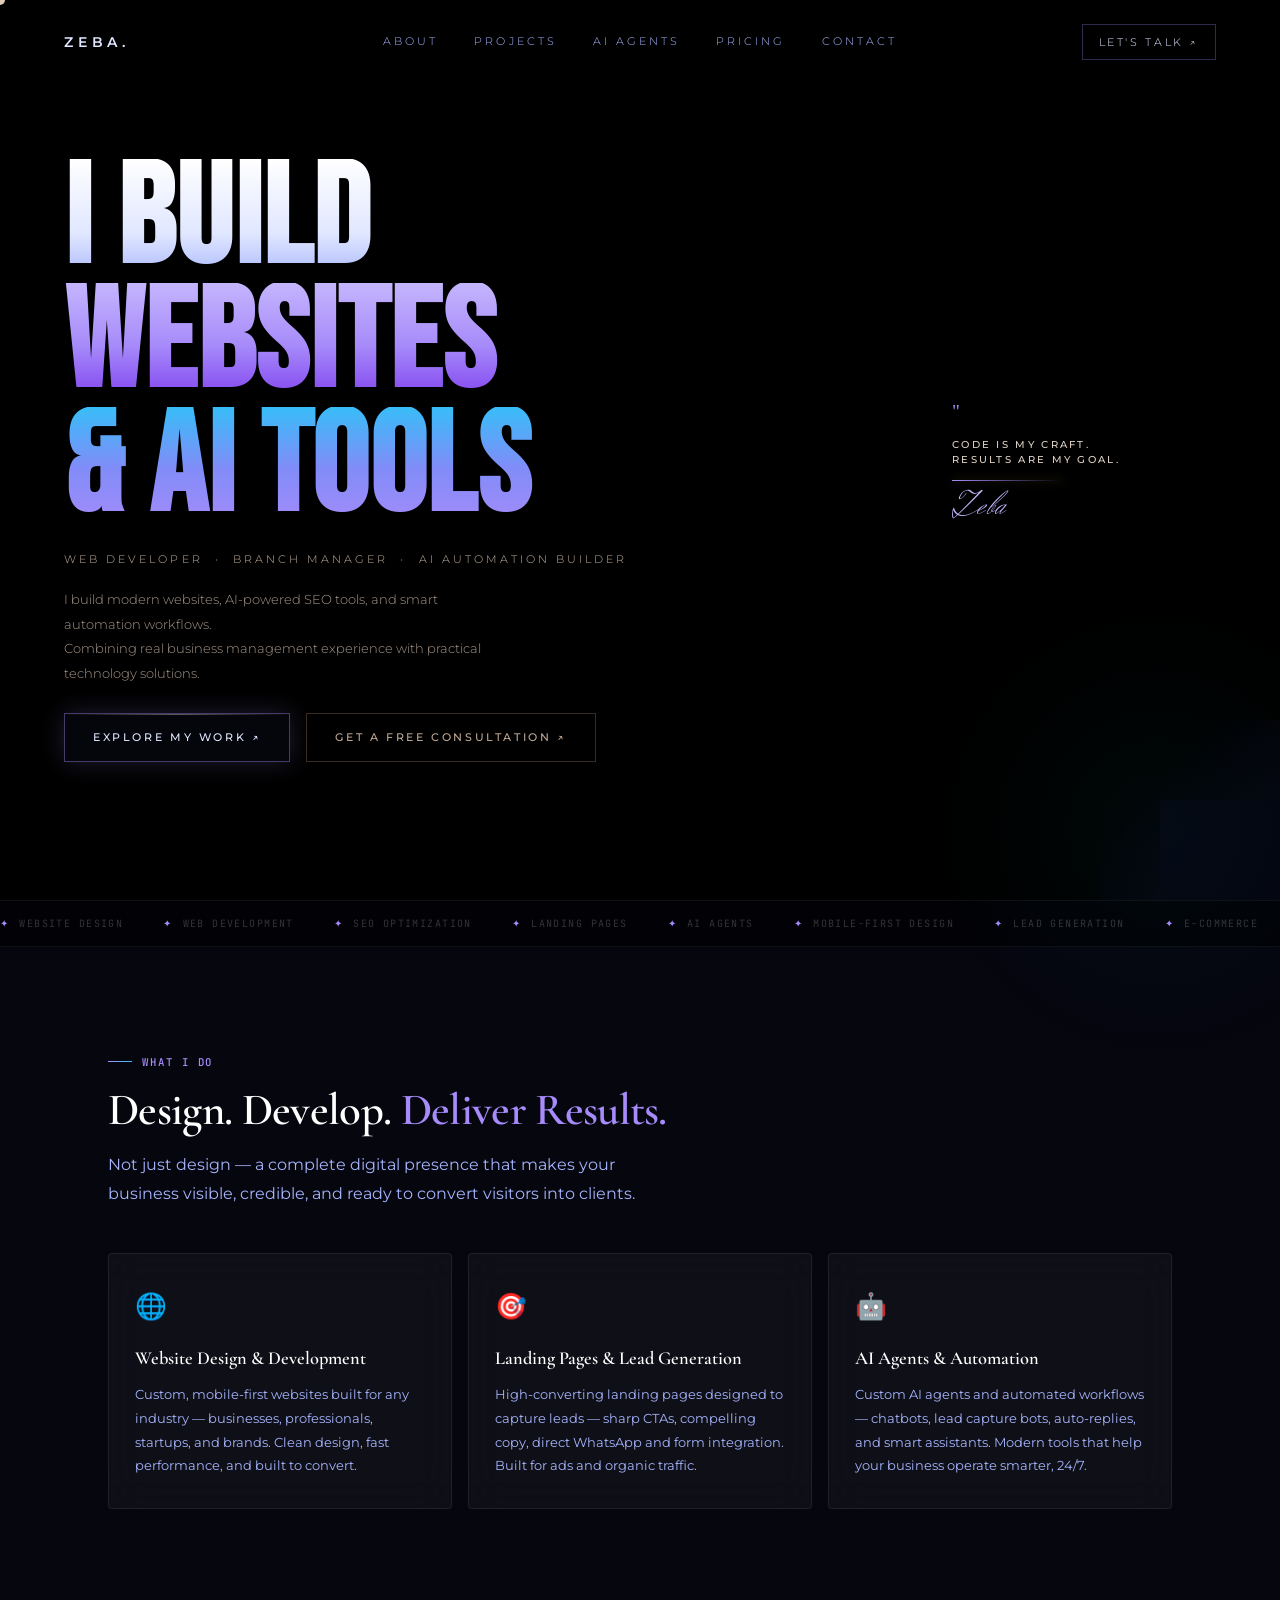
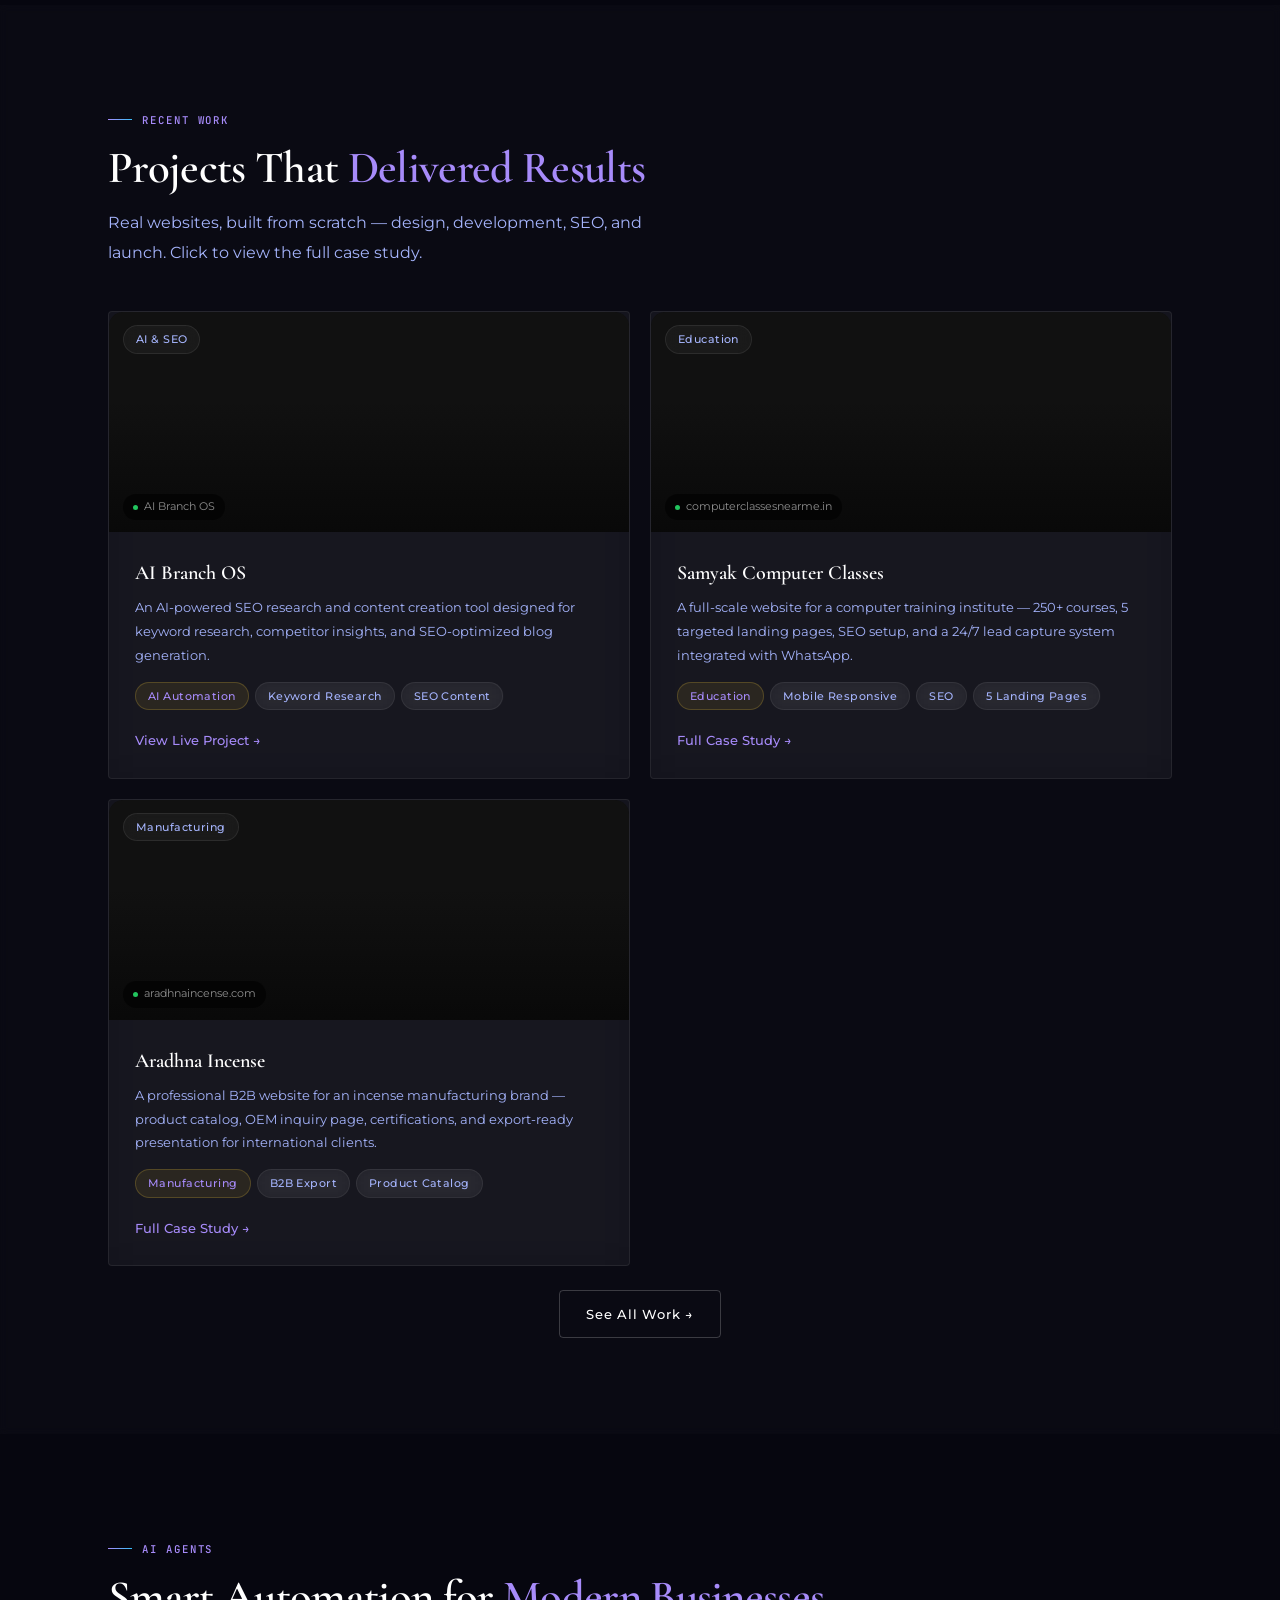
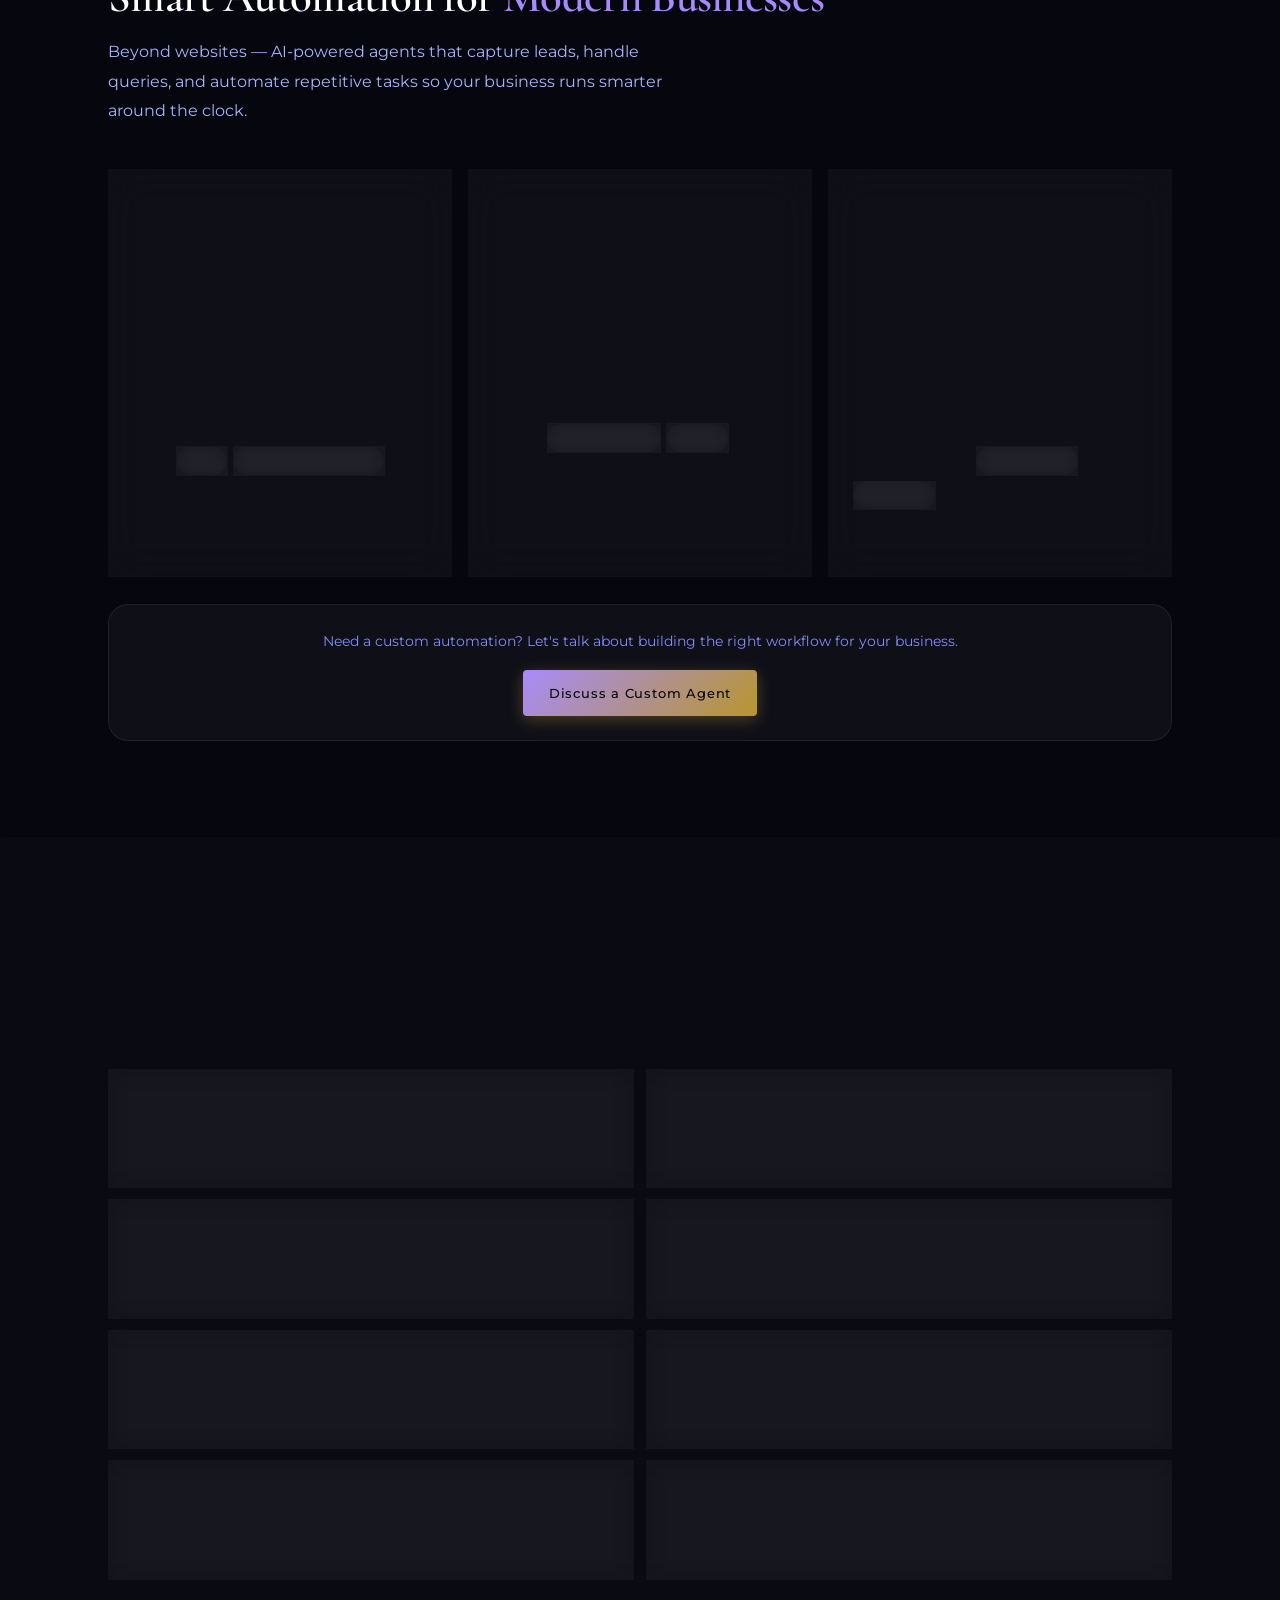
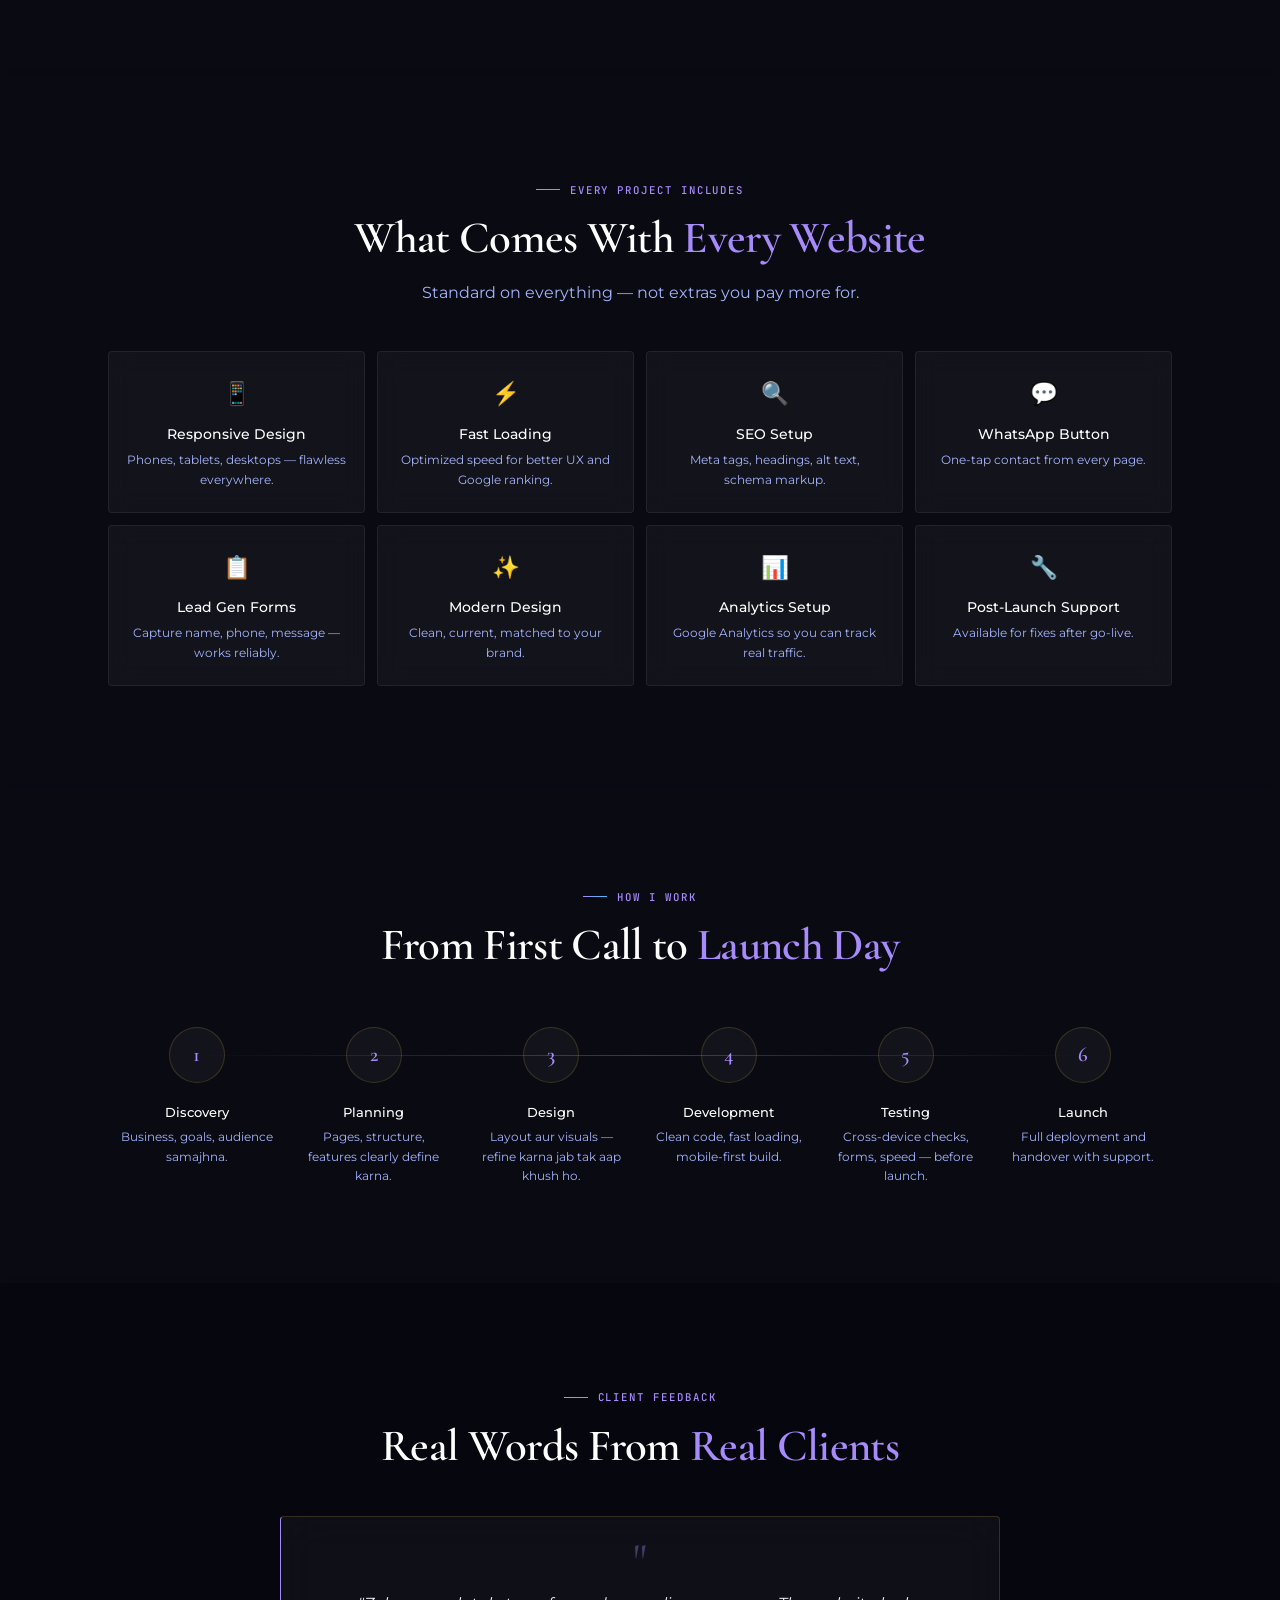
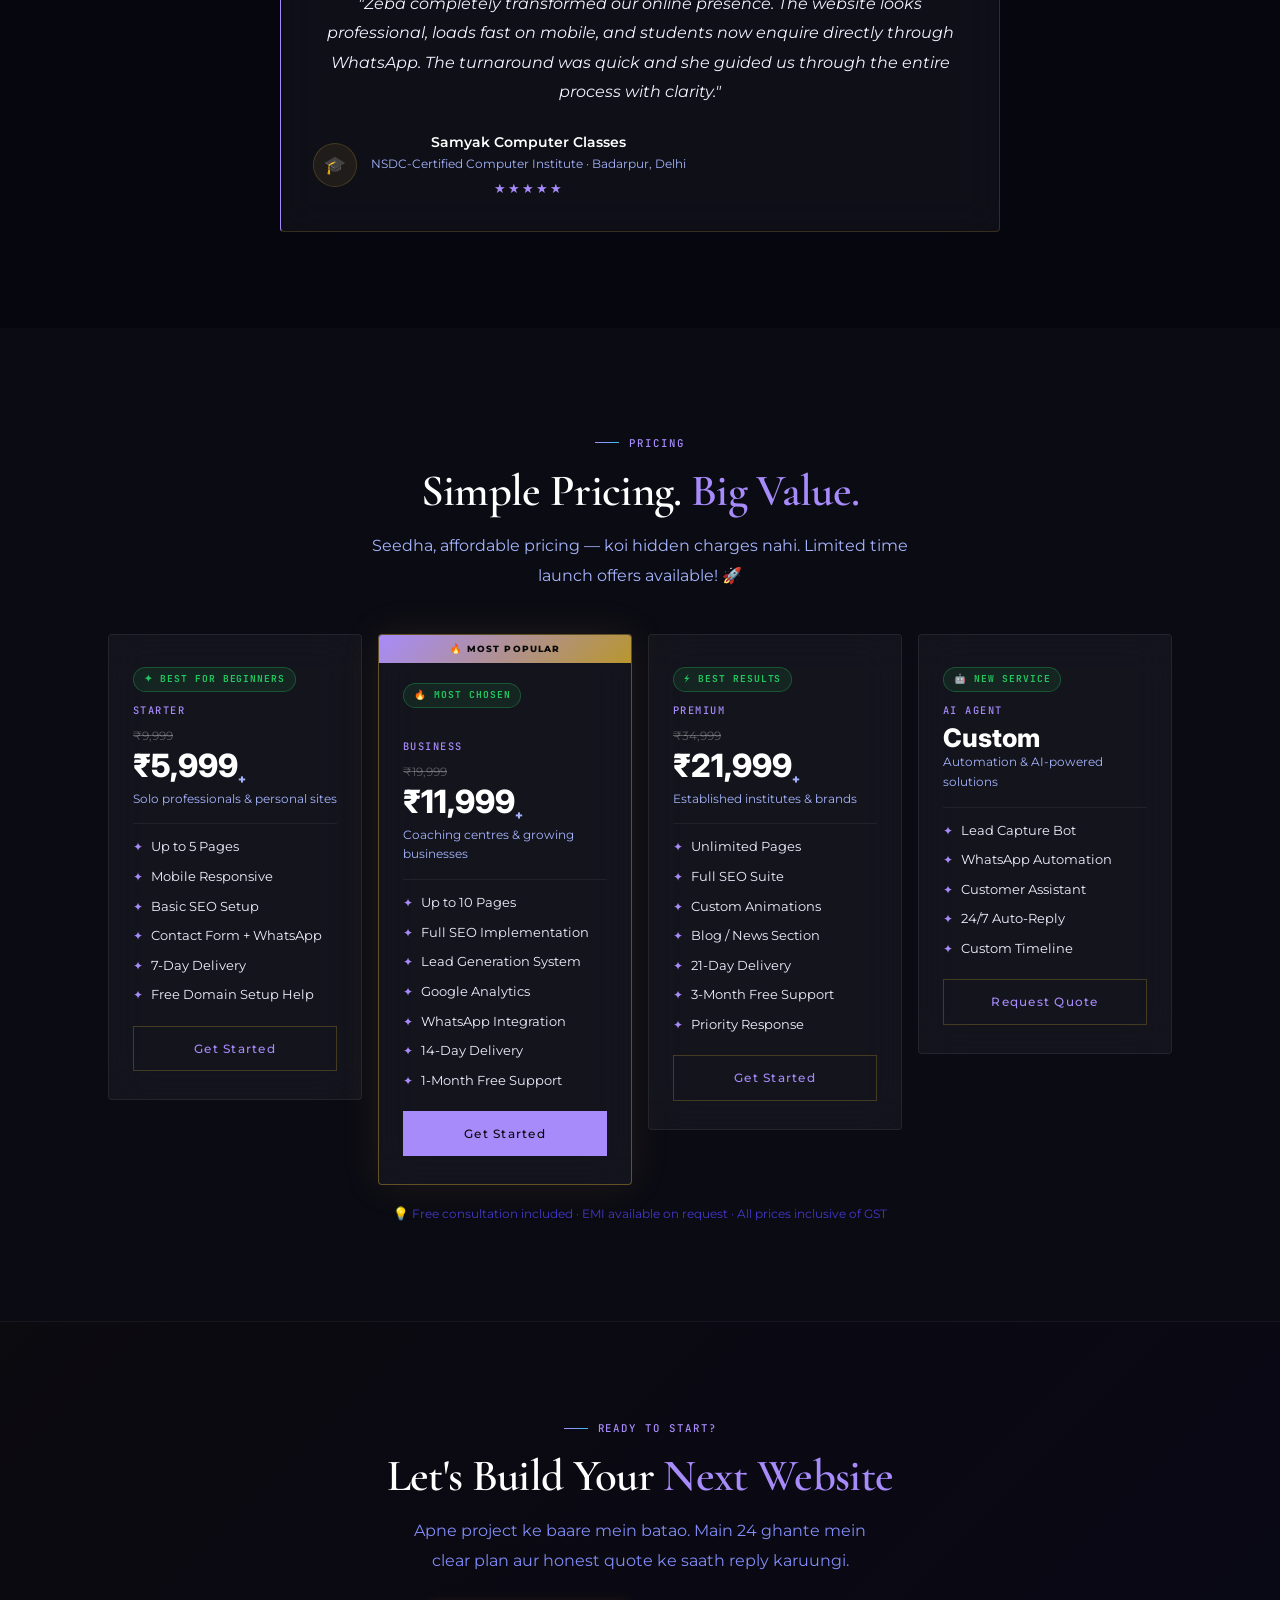
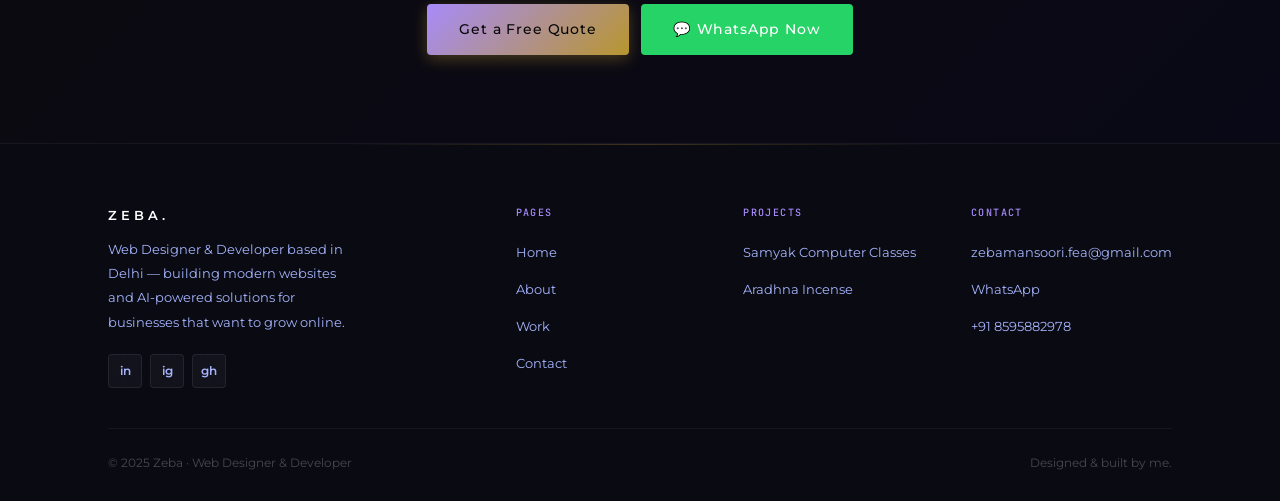
==== commit ba88ea16: "Add Google site verification meta tag" ====
--- a/index.html
+++ b/index.html
@@ -1,6 +1,7 @@
 <!DOCTYPE html>
 <html lang="en">
 <head>
+  <meta name="google-site-verification" content="1M5X9INYLBBvKG-1MYkor4zASMHdPNNbDQhcgbrK7pQ" />
 <meta charset="UTF-8"><meta name="viewport" content="width=device-width,initial-scale=1.0">
 <title>Zeba — Web Designer & Developer | Delhi</title>
 <meta name="description" content="Professional web designer and developer based in Delhi. Building modern, result-driven websites and AI-powered solutions for businesses across industries.">
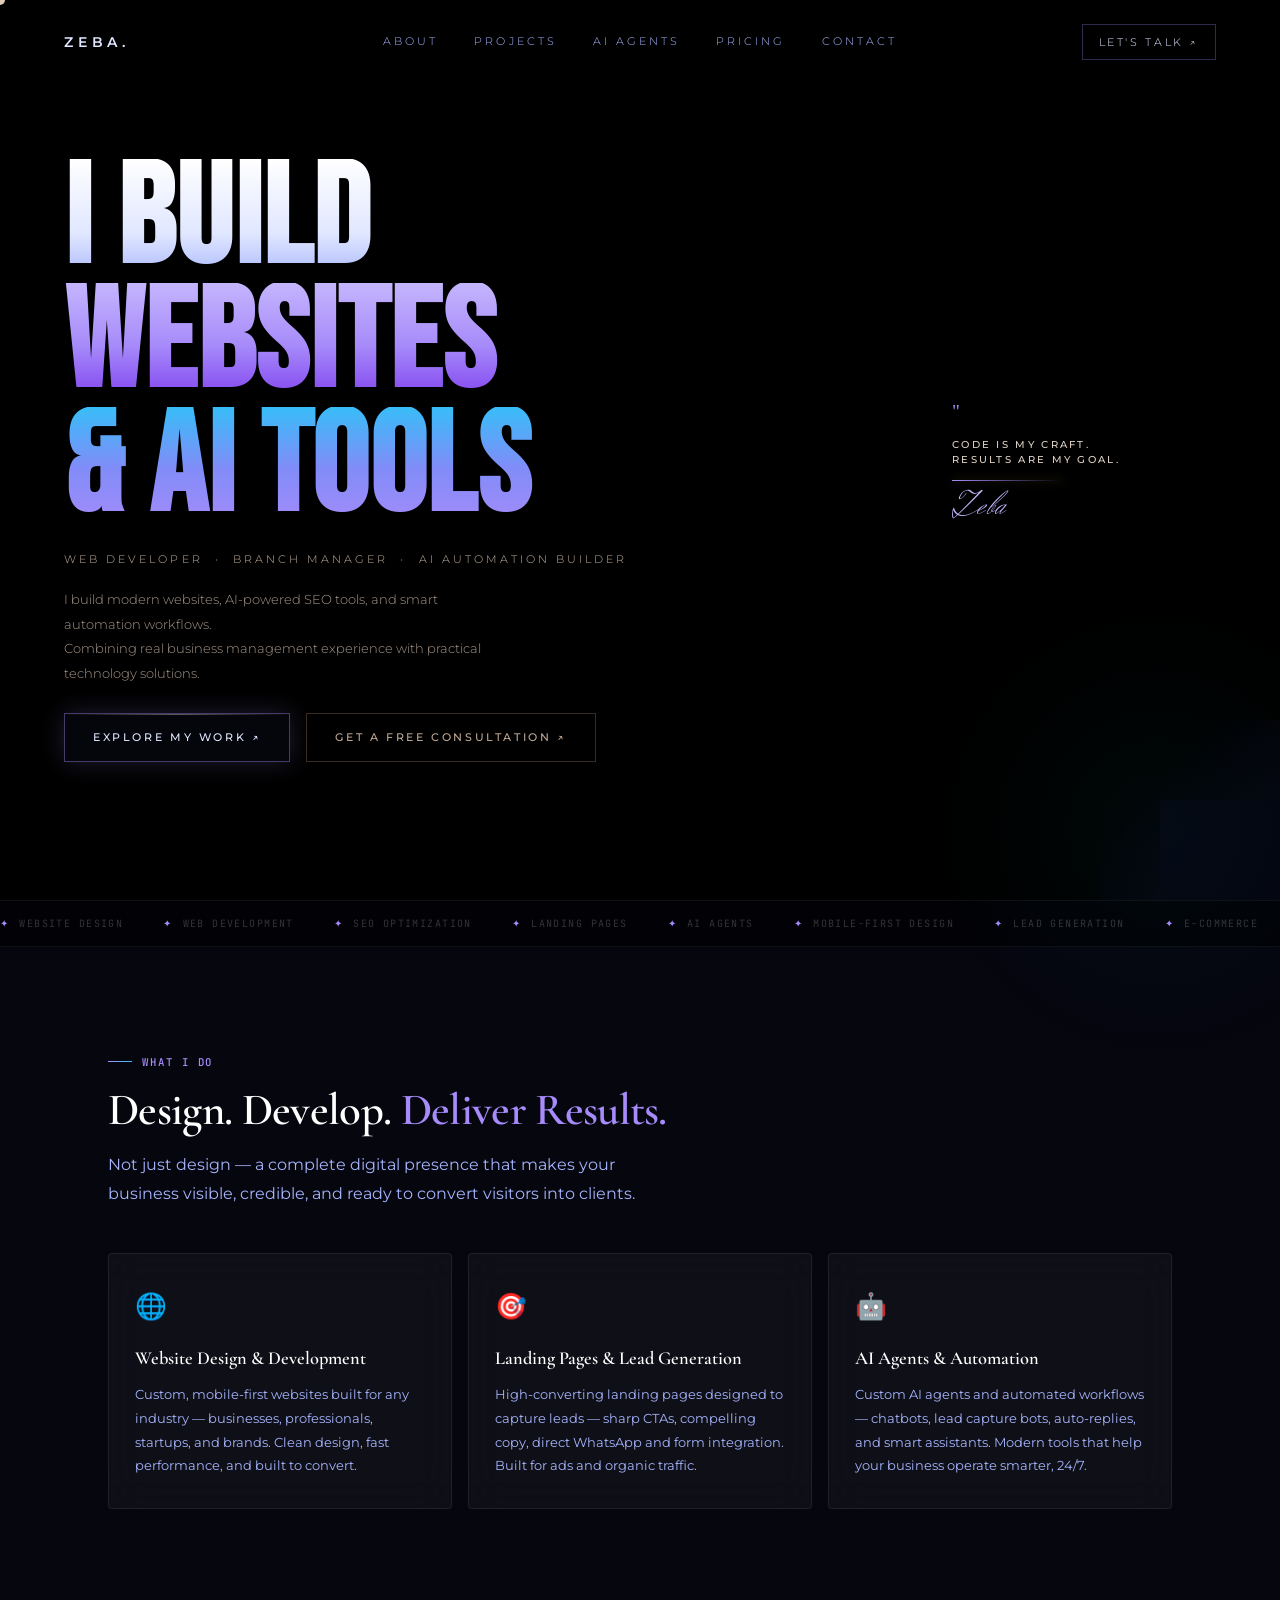
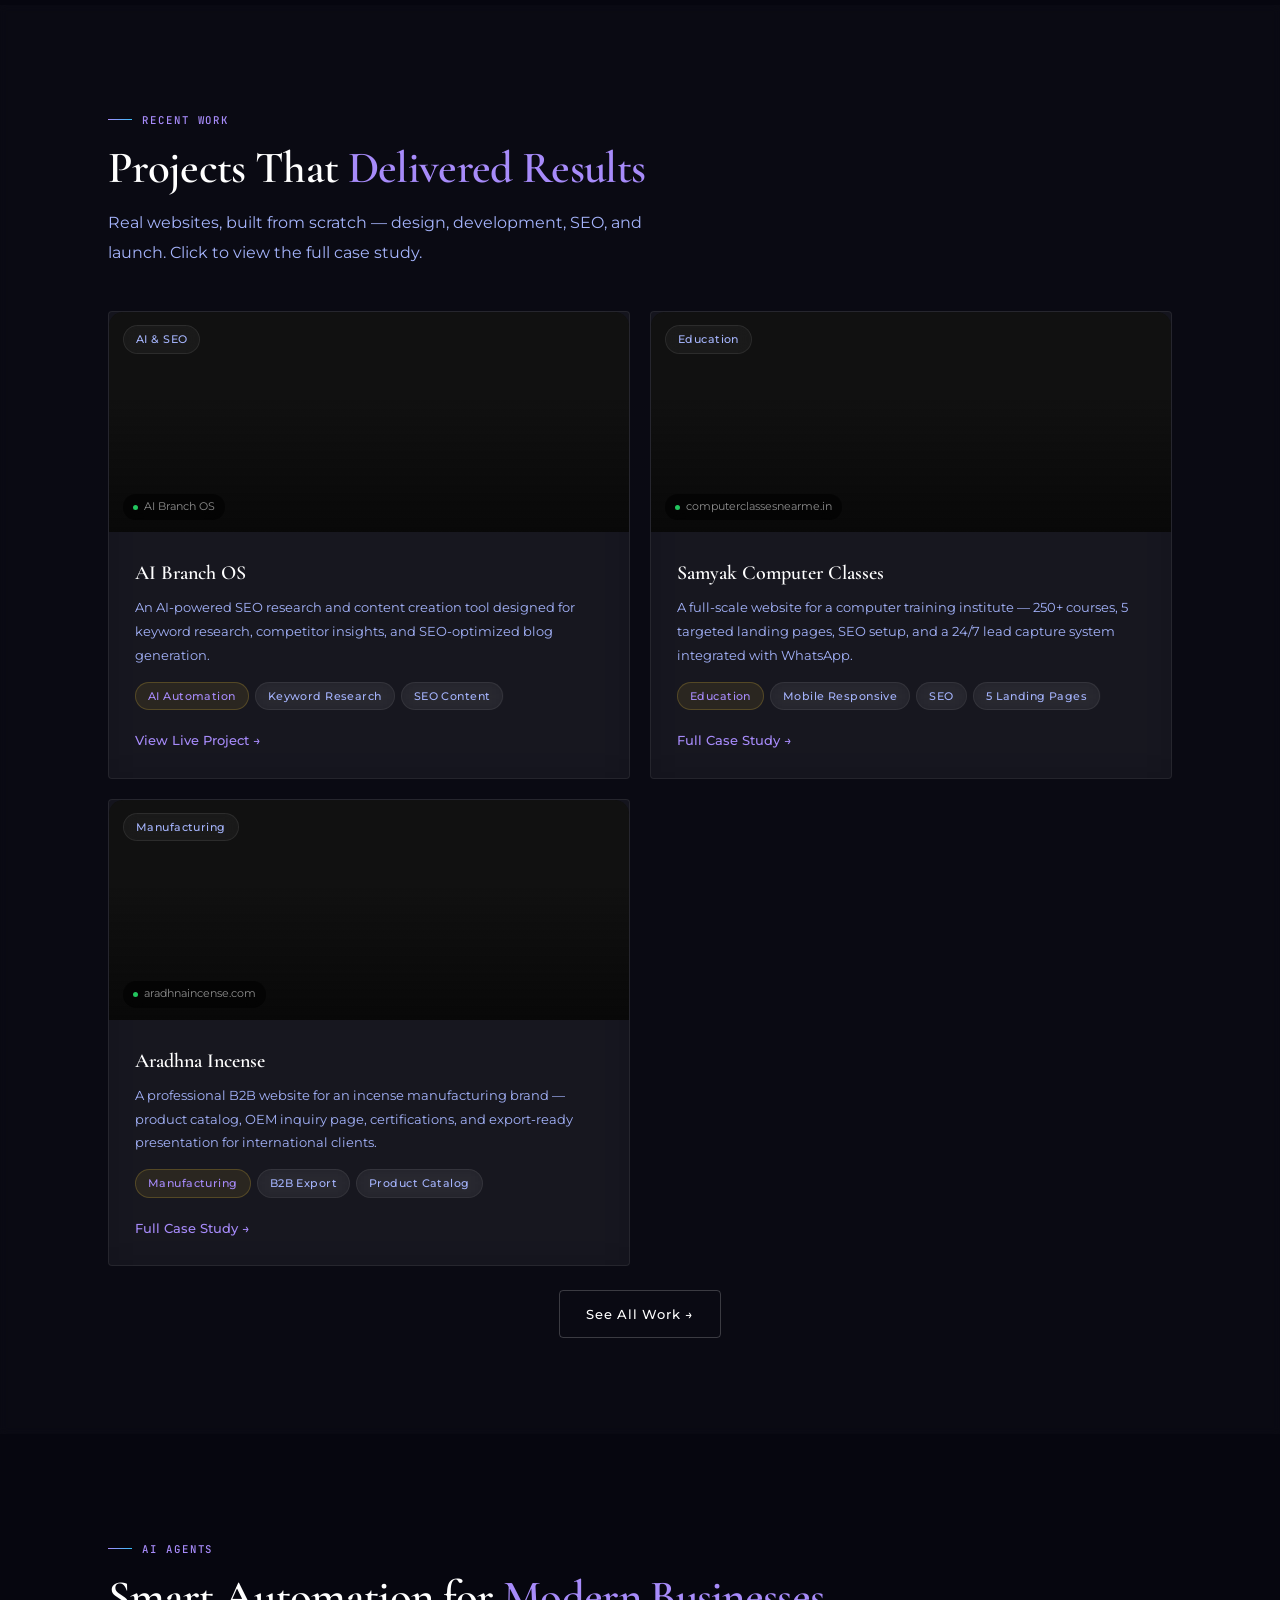
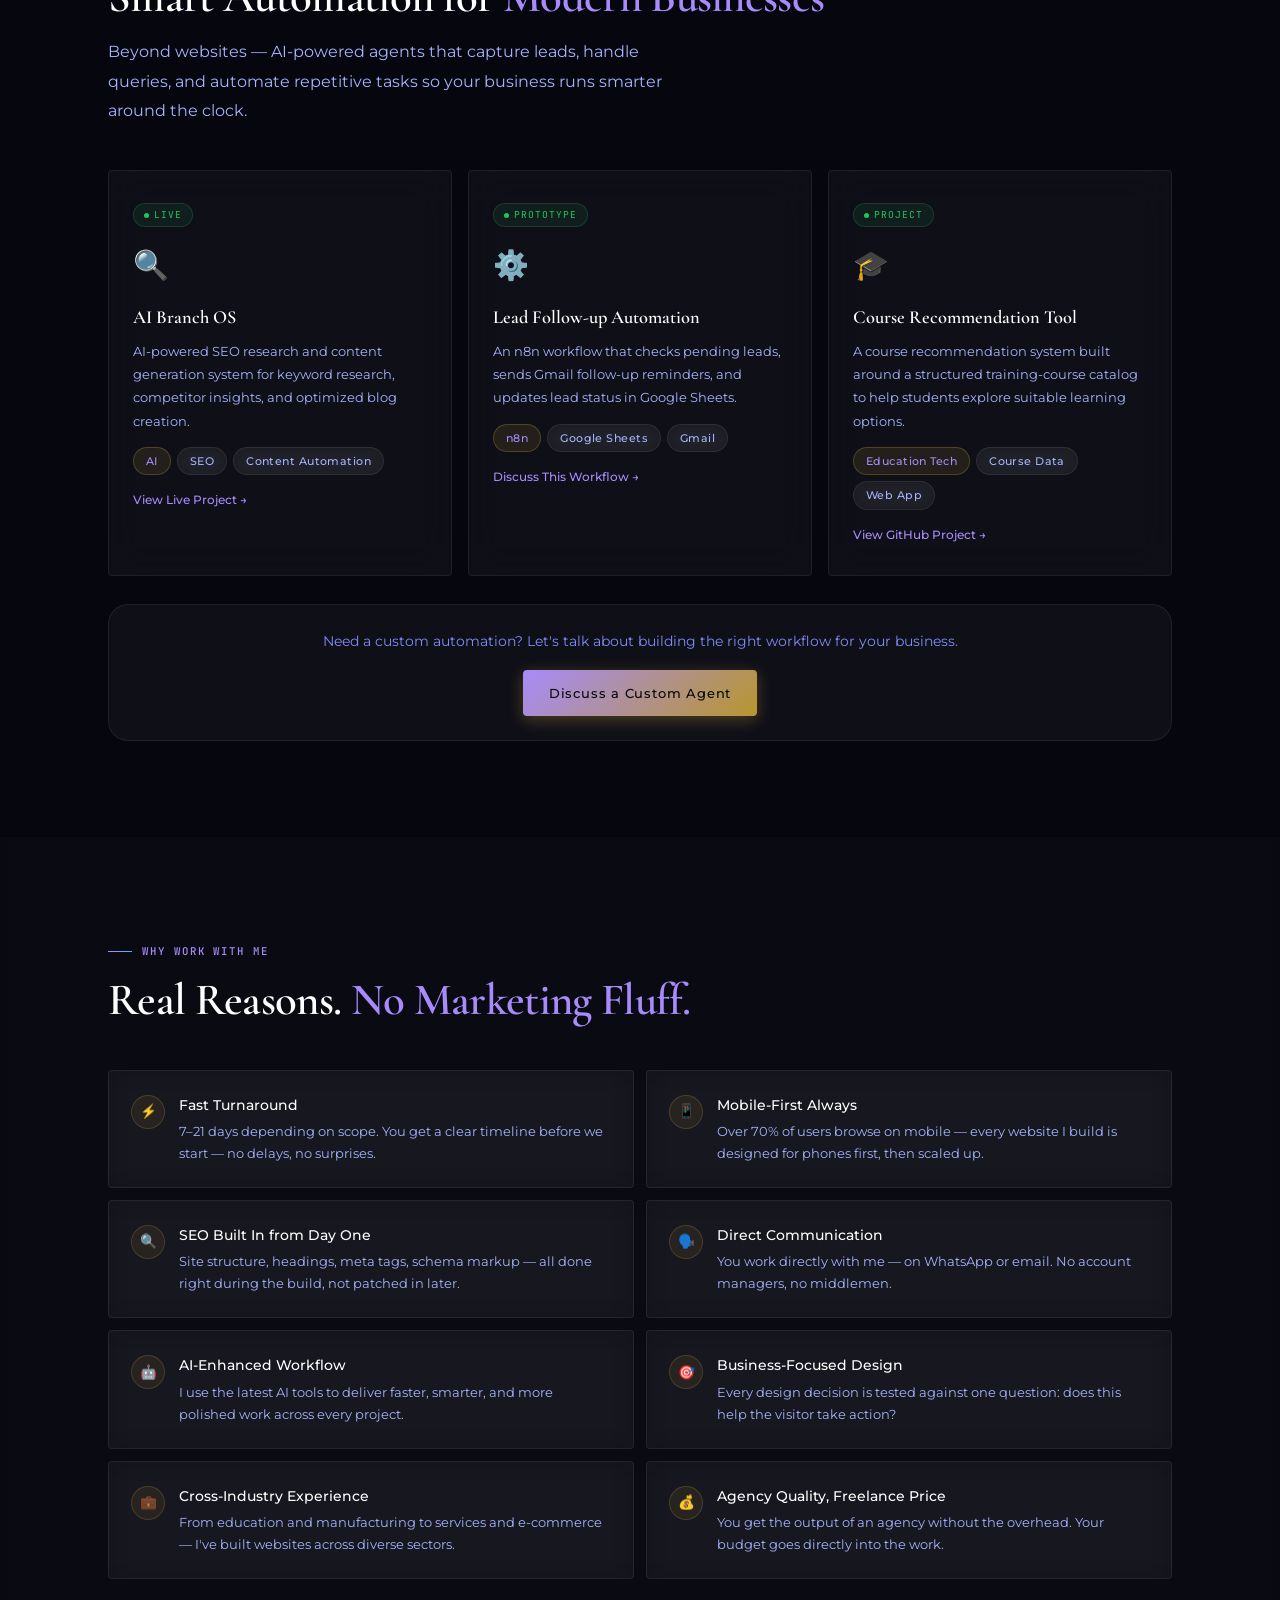
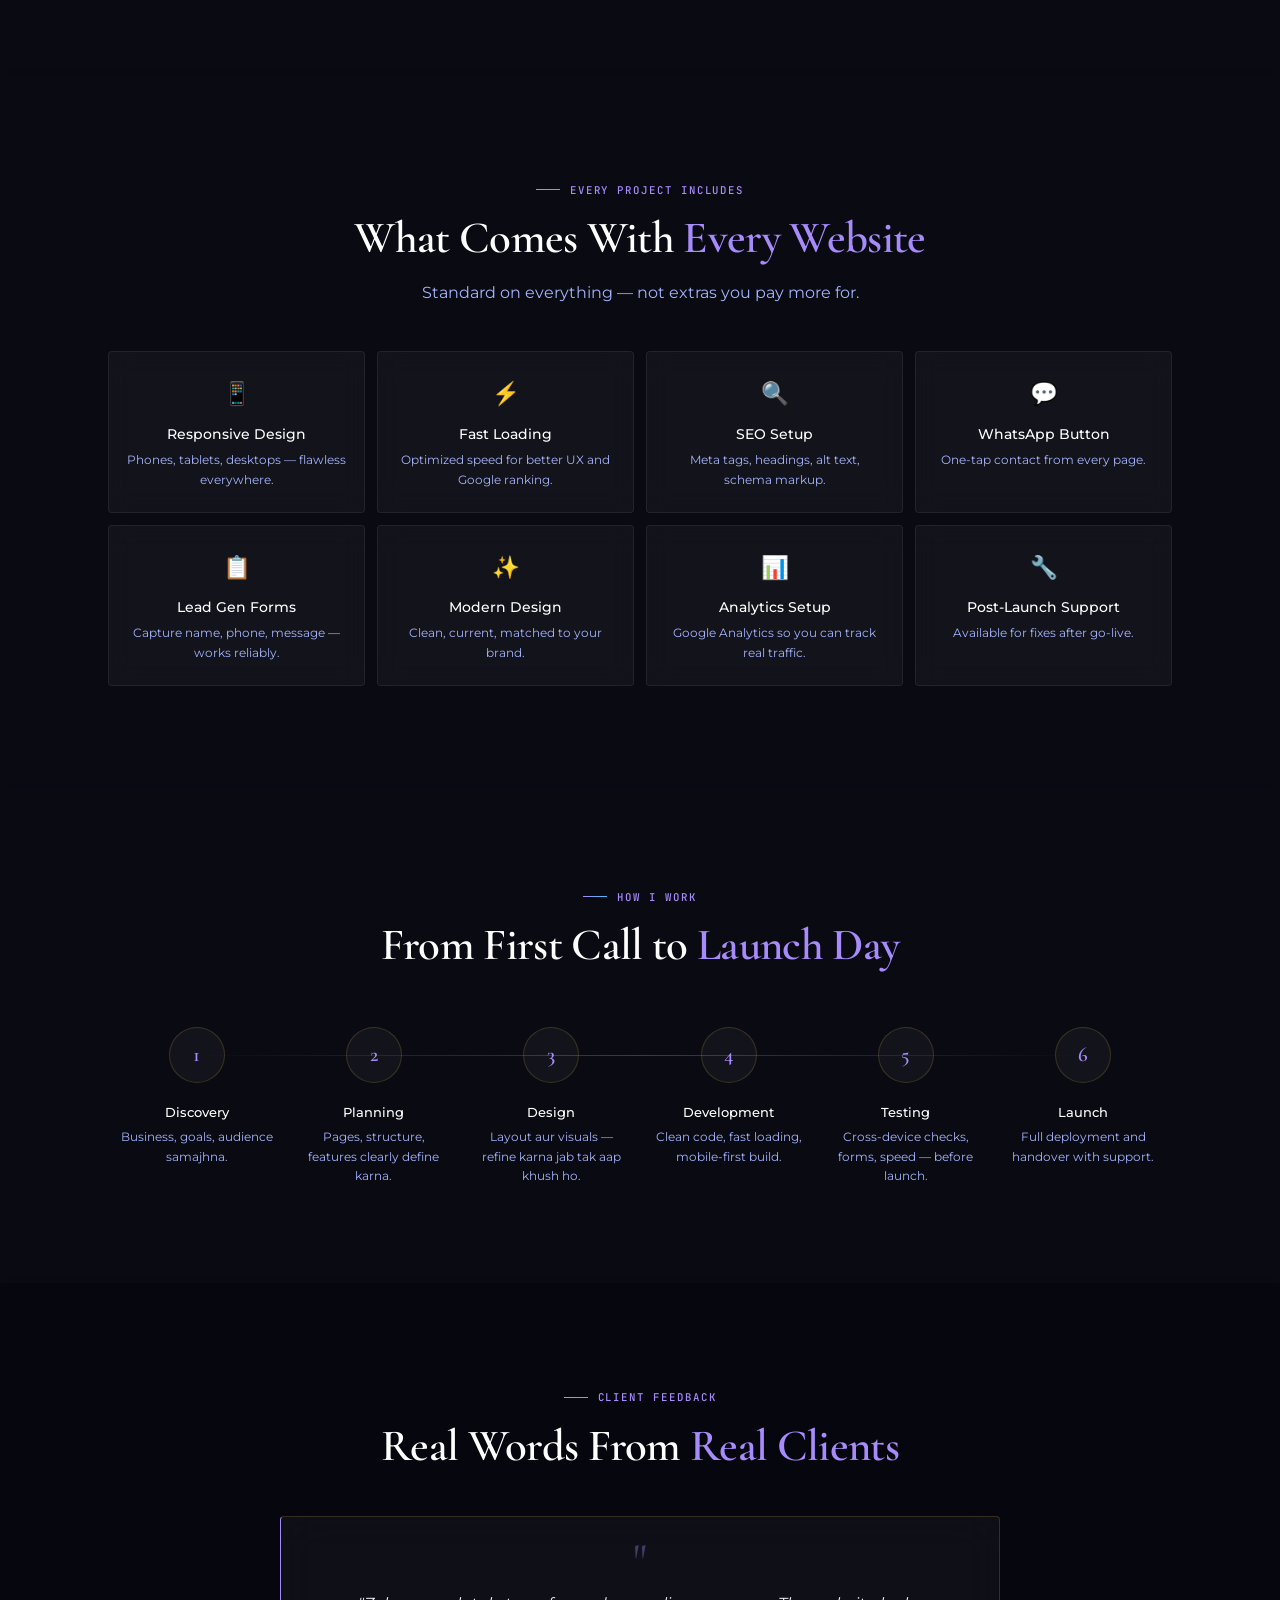
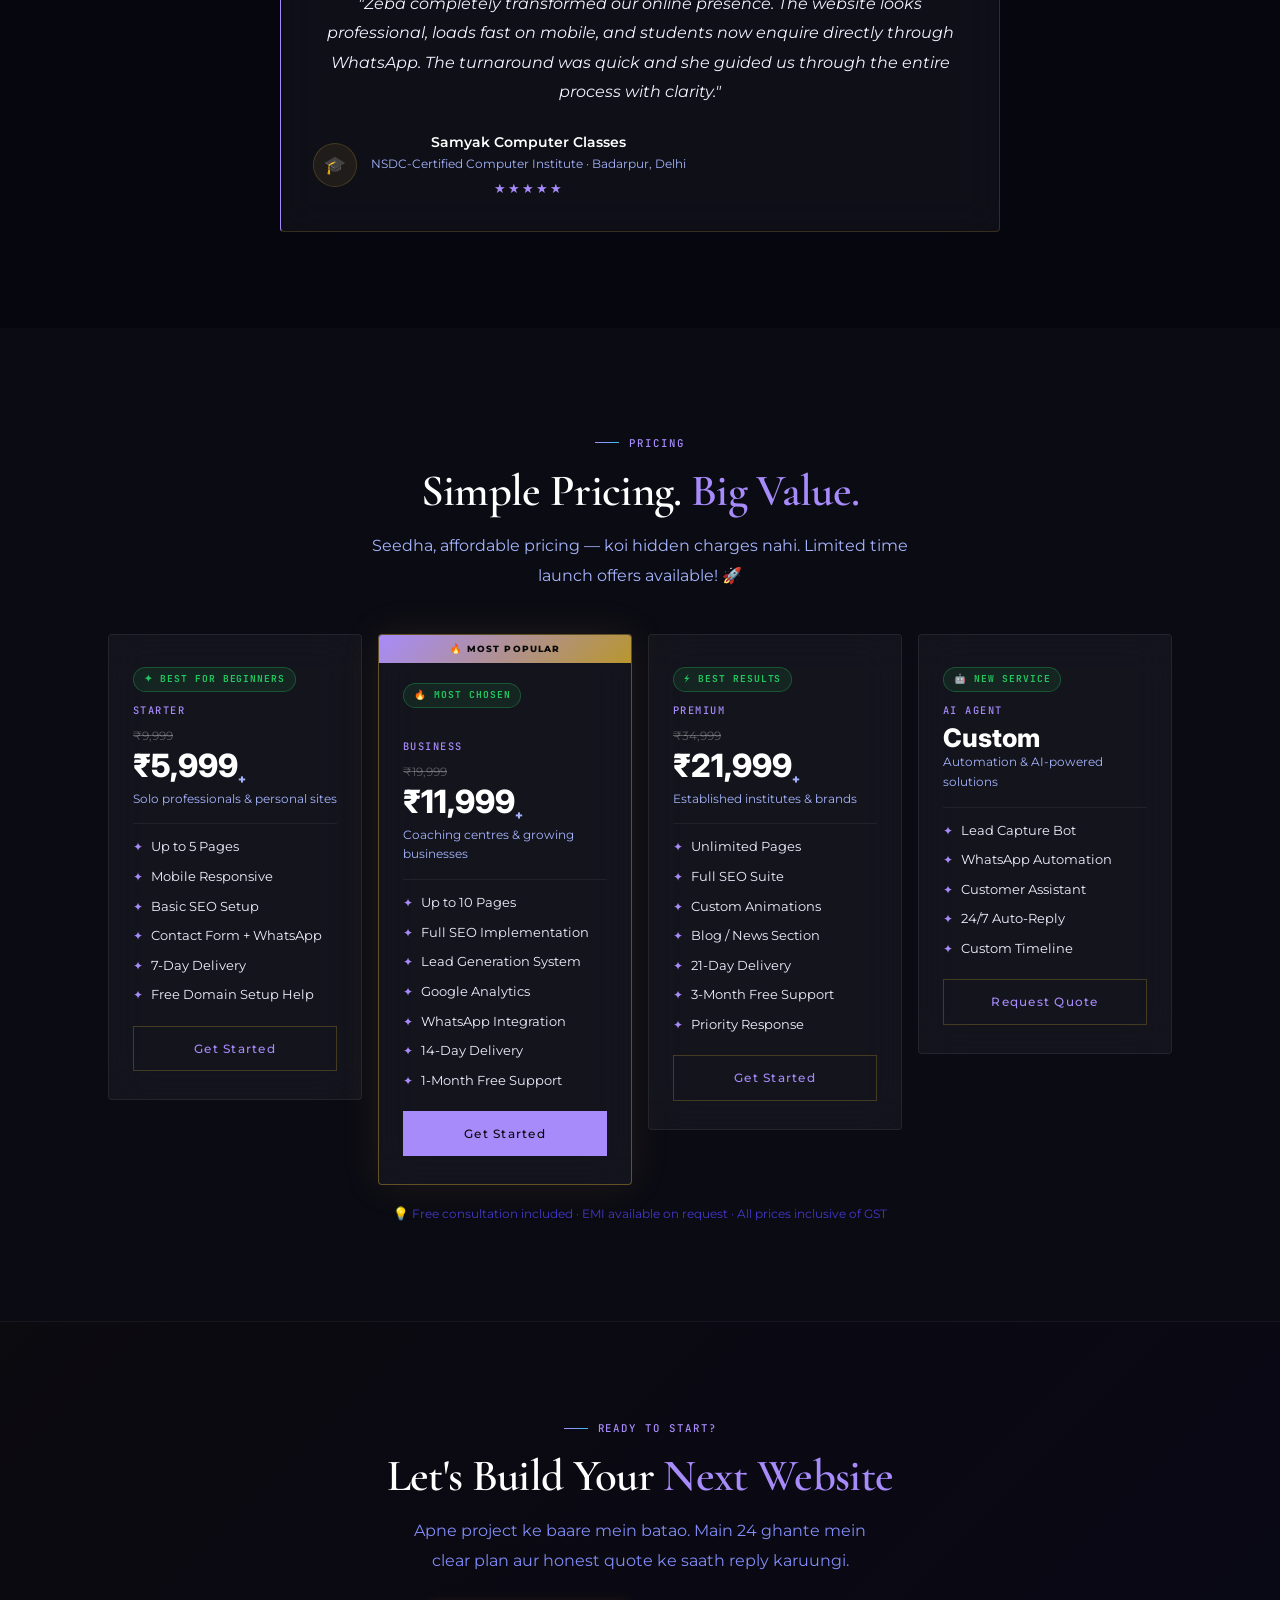
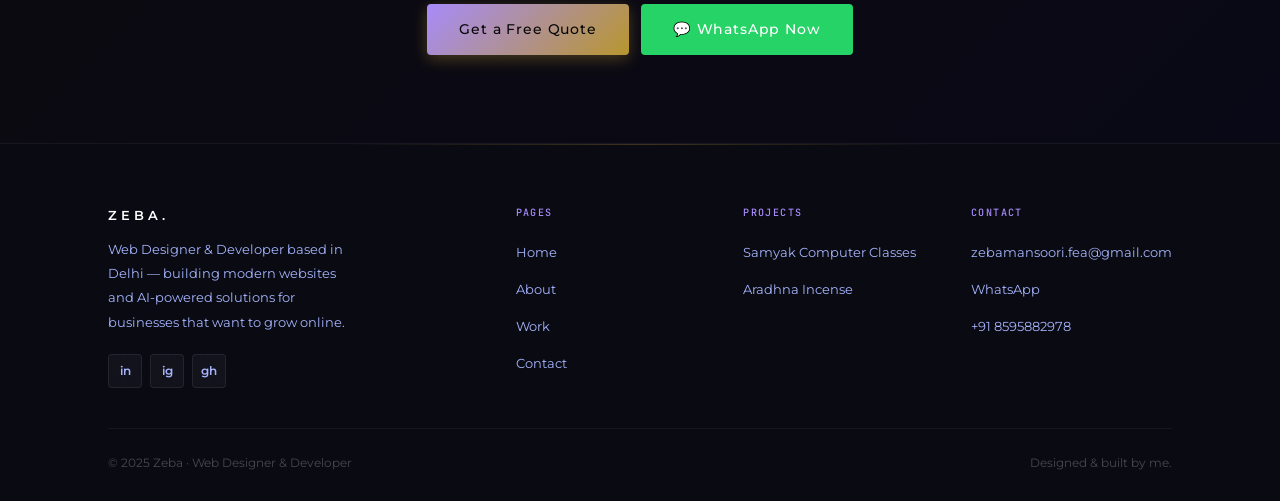
==== commit 78aaff08: "Modify JSON-LD script in index.html Updated JSON-LD script with new URL and removed duplicate script" ====
--- a/index.html
+++ b/index.html
@@ -16,8 +16,7 @@
 <link rel="preconnect" href="https://fonts.gstatic.com" crossorigin>
 <link href="https://fonts.googleapis.com/css2?family=Bebas+Neue&family=Herr+Von+Muellerhoff&family=Cormorant+Garamond:ital,wght@0,400;0,600;0,700;1,400;1,600&family=Montserrat:wght@200;300;400;500;600;700&family=Inter:wght@400;600;700;800&family=JetBrains+Mono:wght@400;500&display=swap" rel="stylesheet">
 <link rel="stylesheet" href="style.css">
-<script type="application/ld+json">{"@context":"https://schema.org","@type":"Person","name":"Zeba","url":"https://zebamansoori.com","jobTitle":"Web Designer & Developer","email":"zebamansoori.fea@gmail.com","telephone":"+918595882978"}</script>
-<style>
+<script type="application/ld+json">{"@context":"https://schema.org","@type":"Person","name":"Zeba","url":"https://zebamansoorifea-byte.github.io/portfolio-website/","jobTitle":"Web Designer & Developer","email":"zebamansoori.fea@gmail.com","telephone":"+918595882978"}</script><style>
 /* ══ EXACT CINEMATIC FORMULA from lohitha portfolio ══ */
 * { margin: 0; padding: 0; box-sizing: border-box; }
 
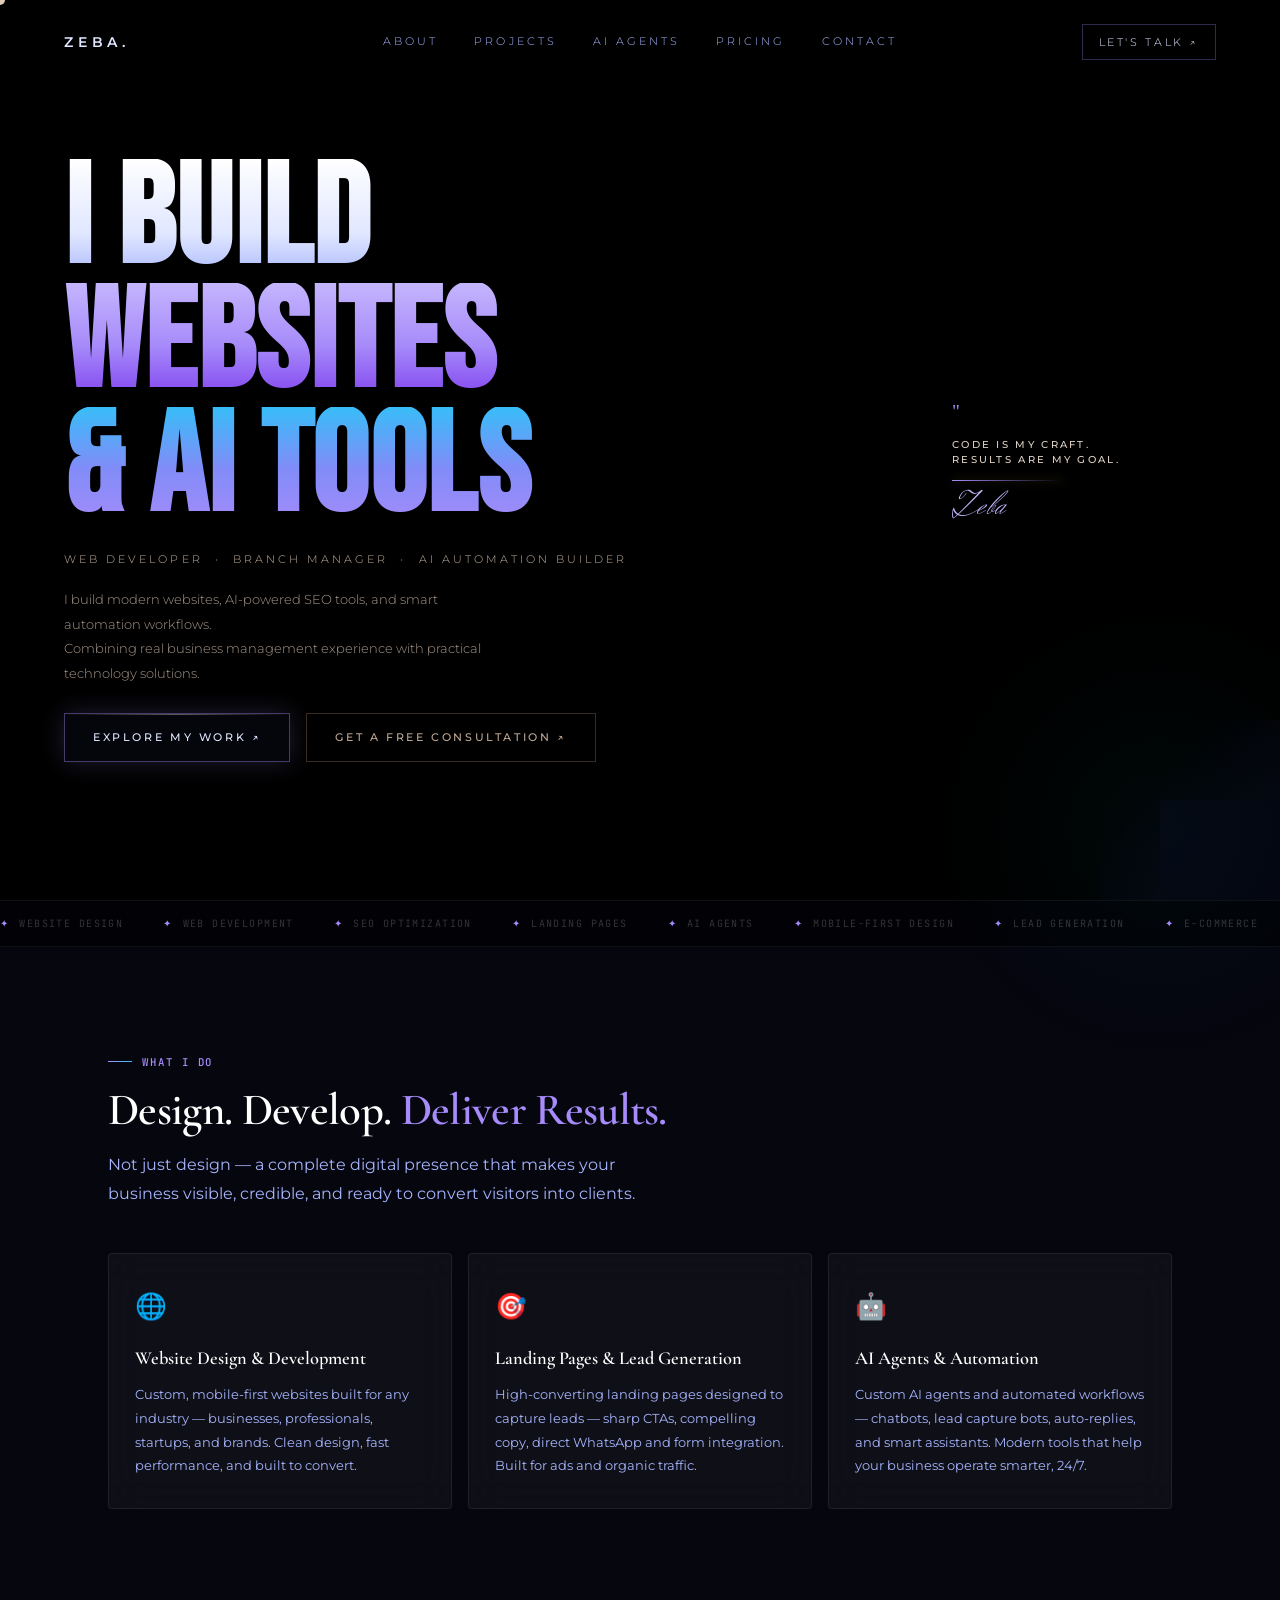
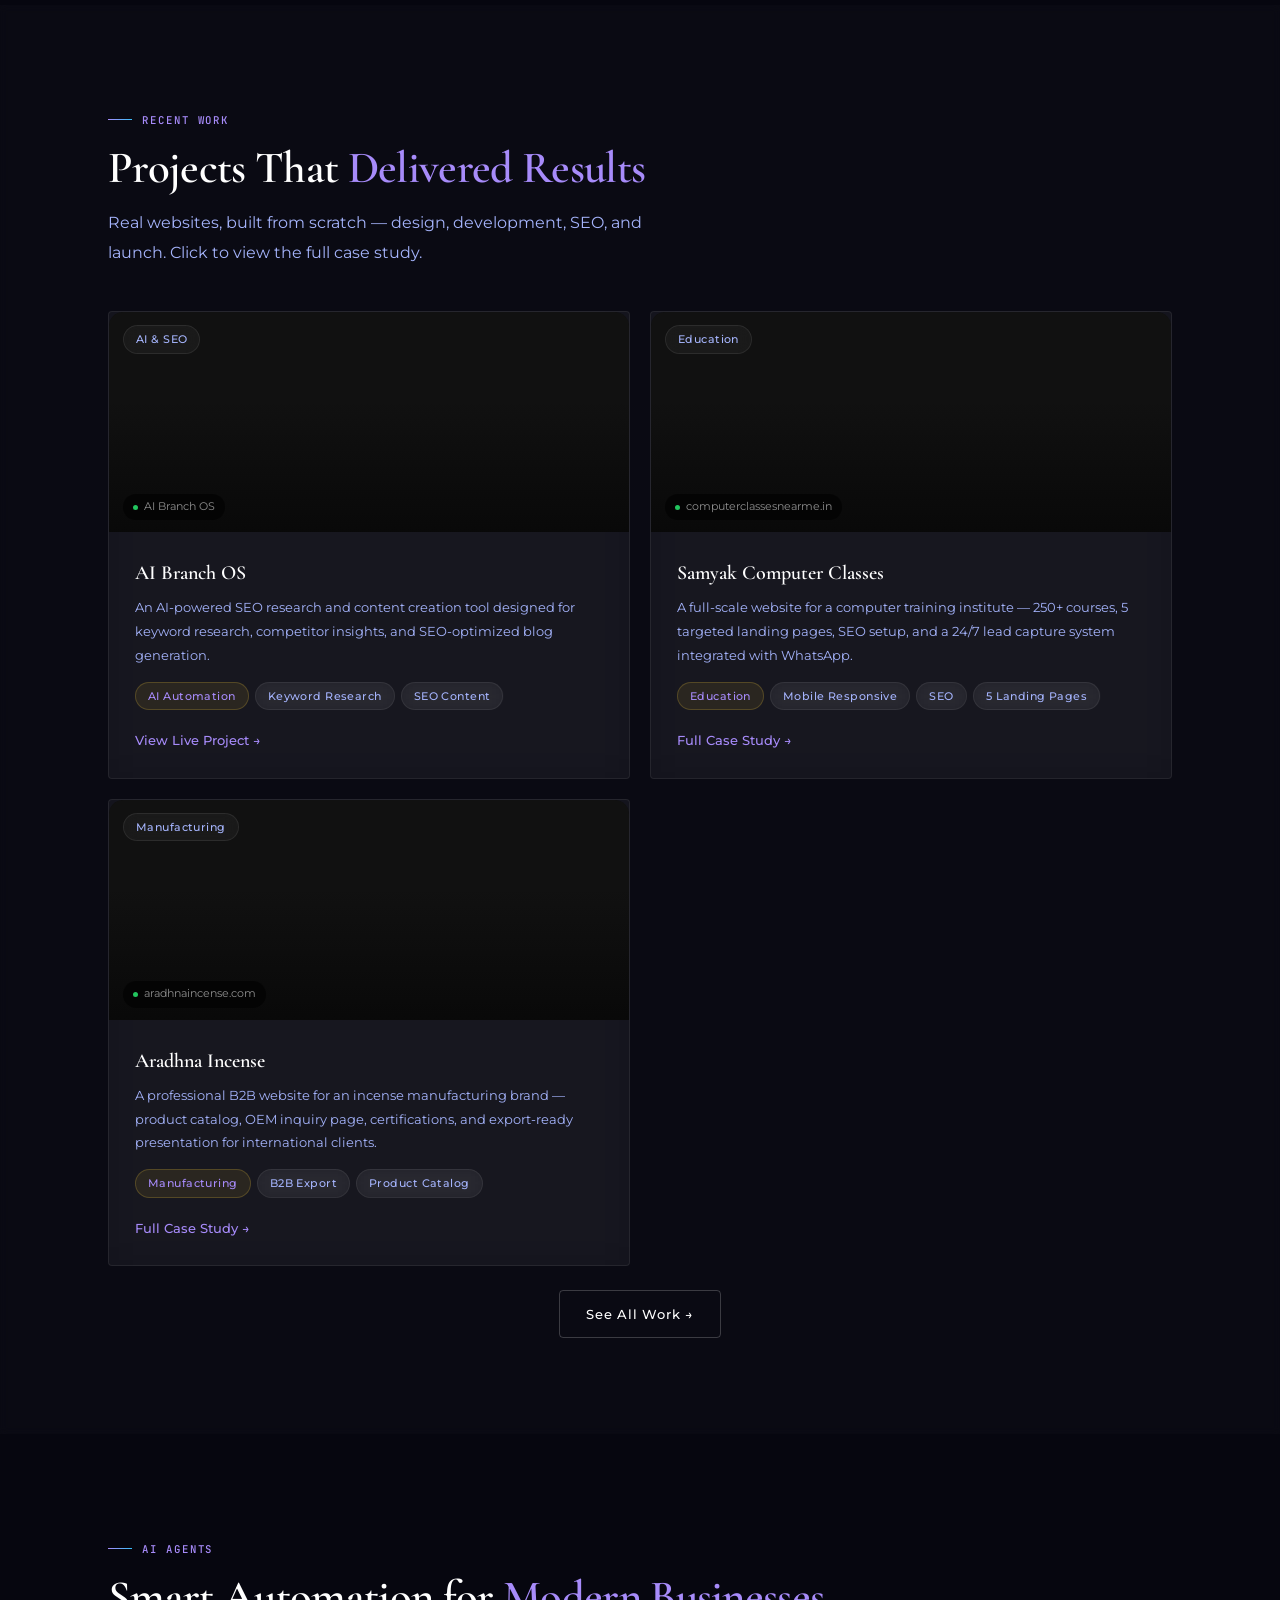
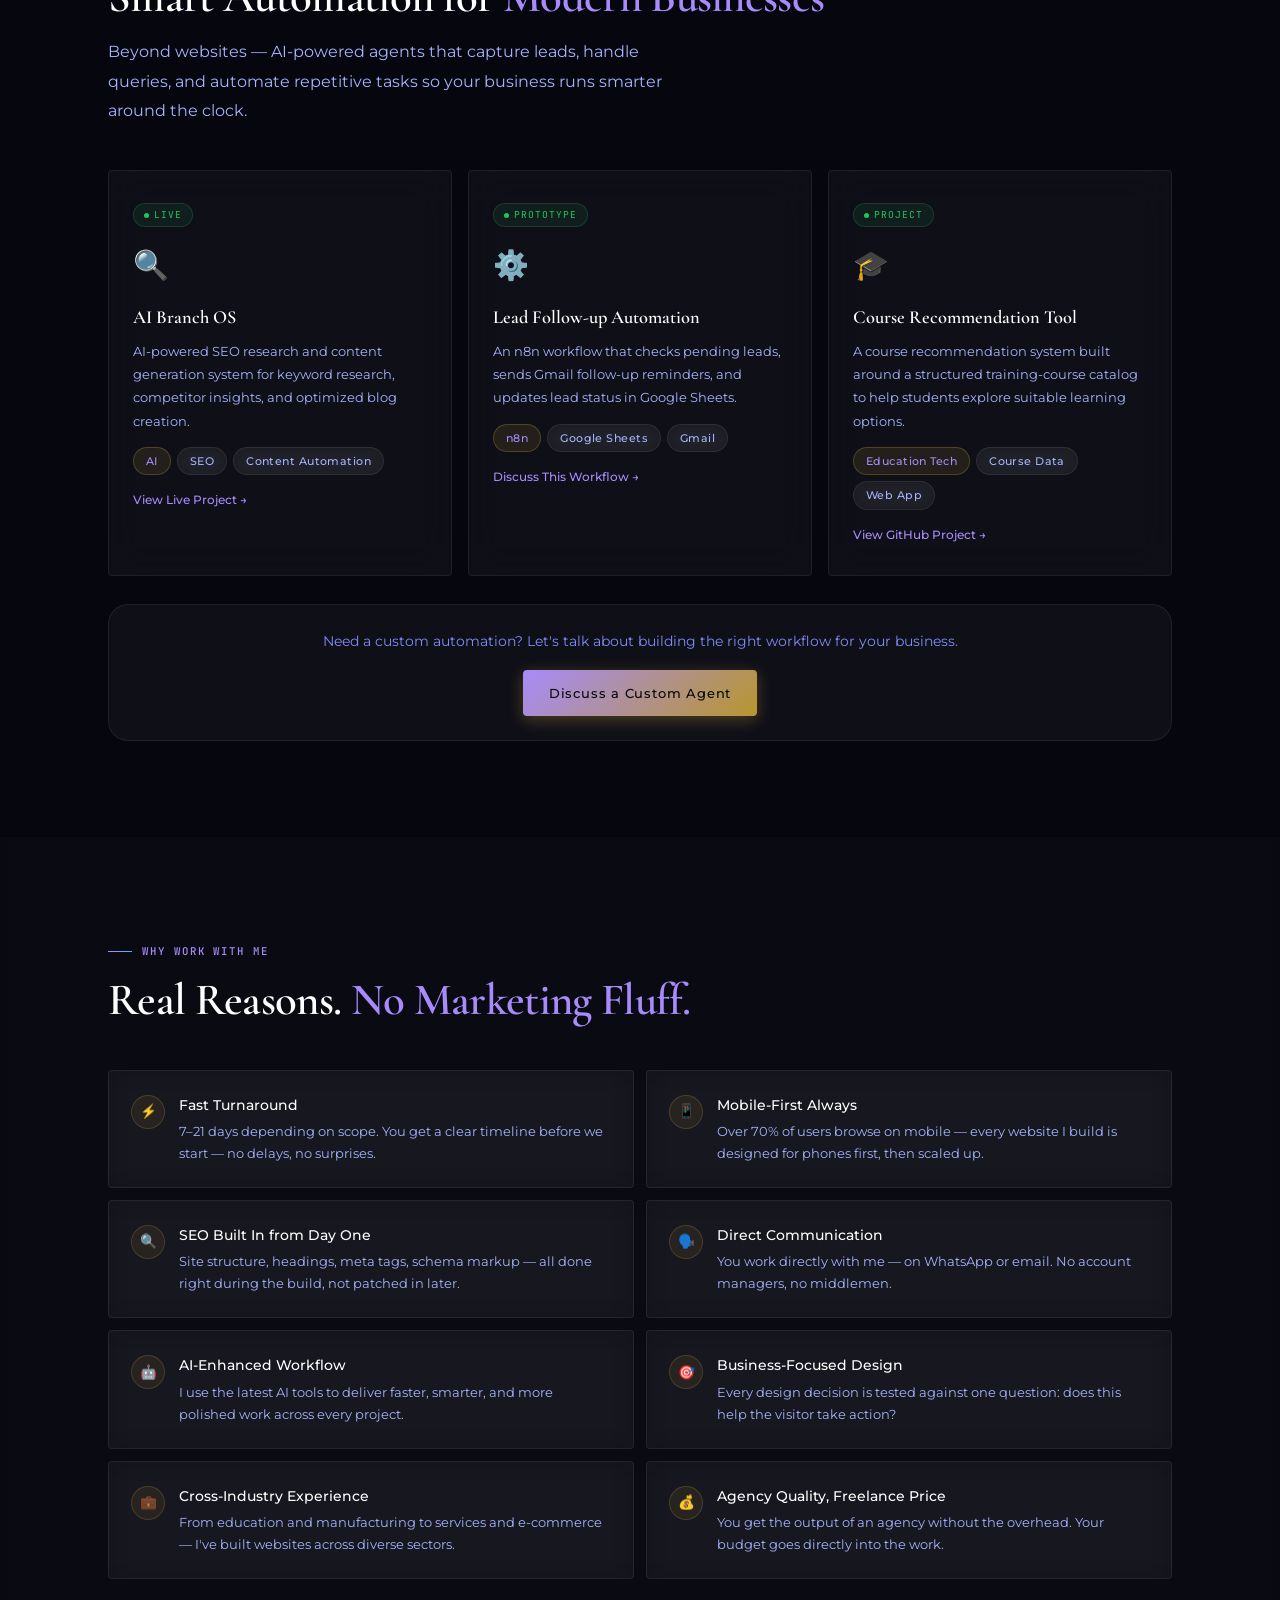
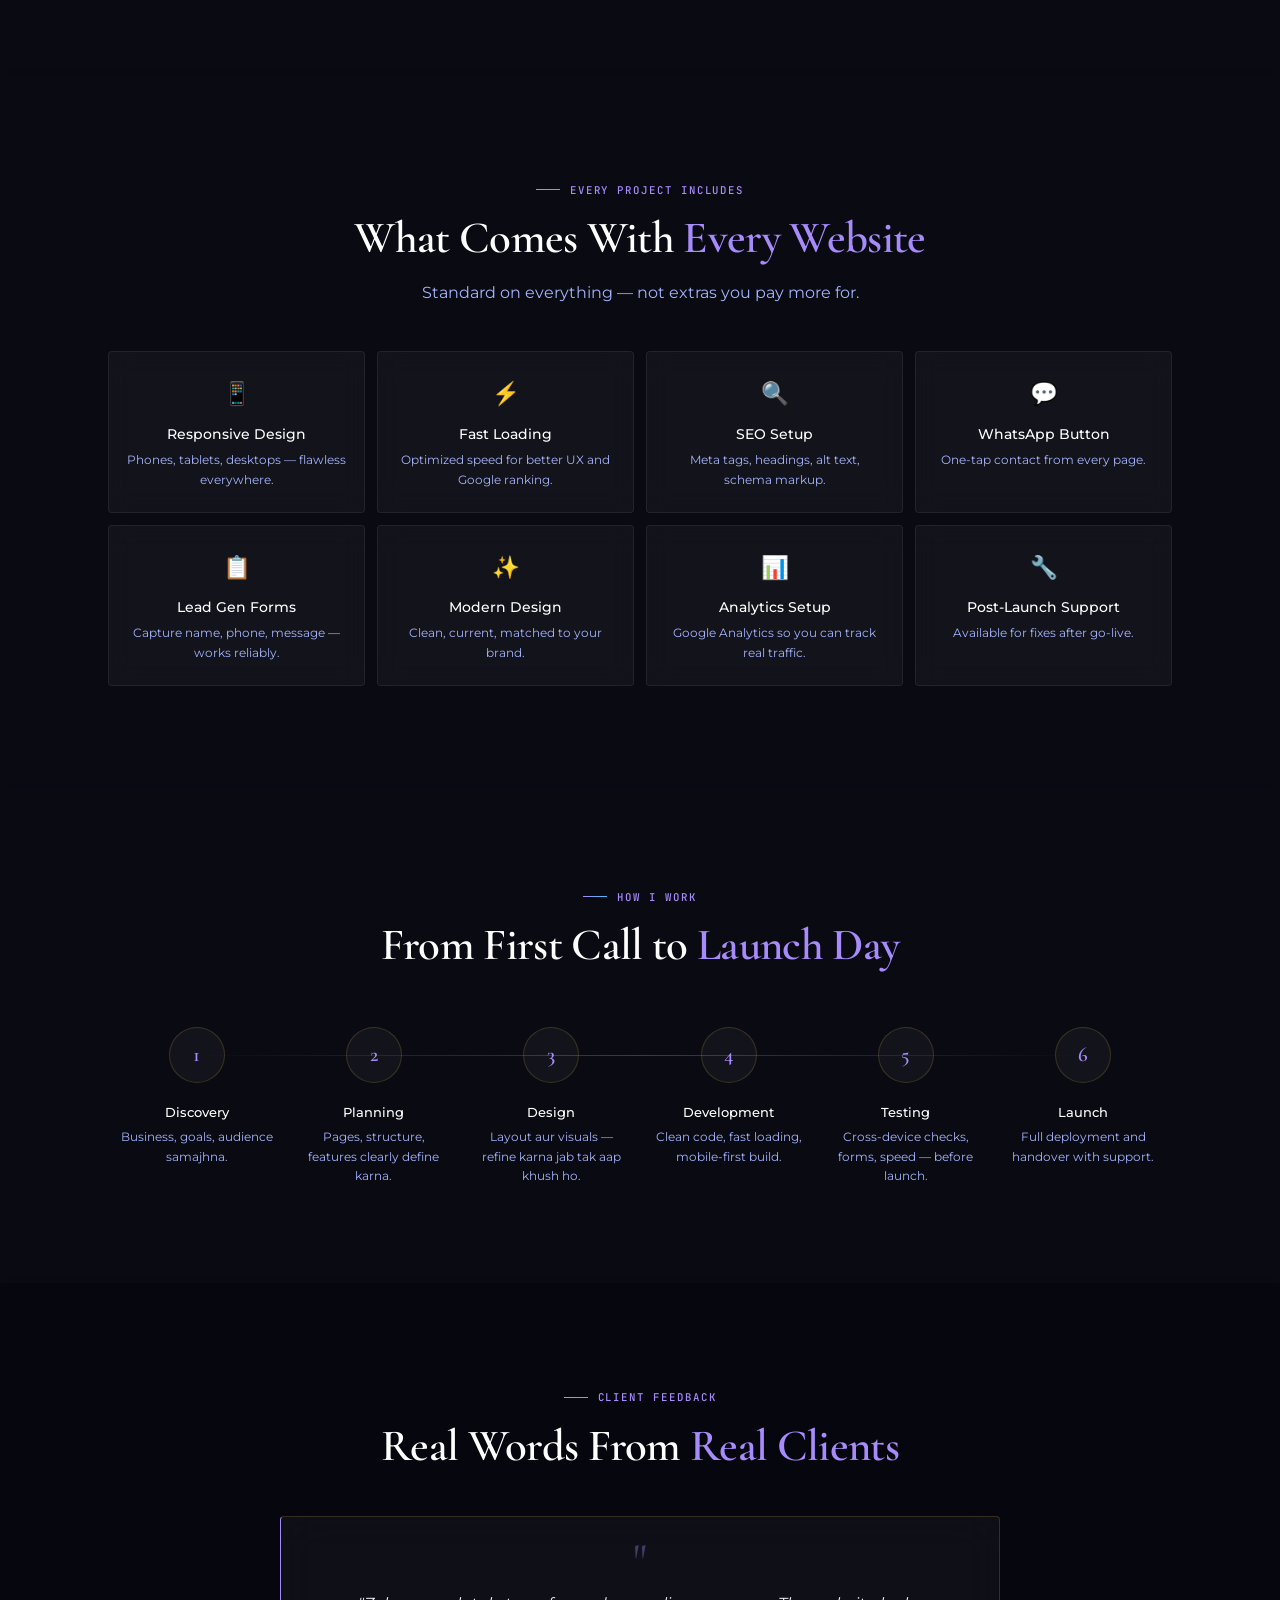
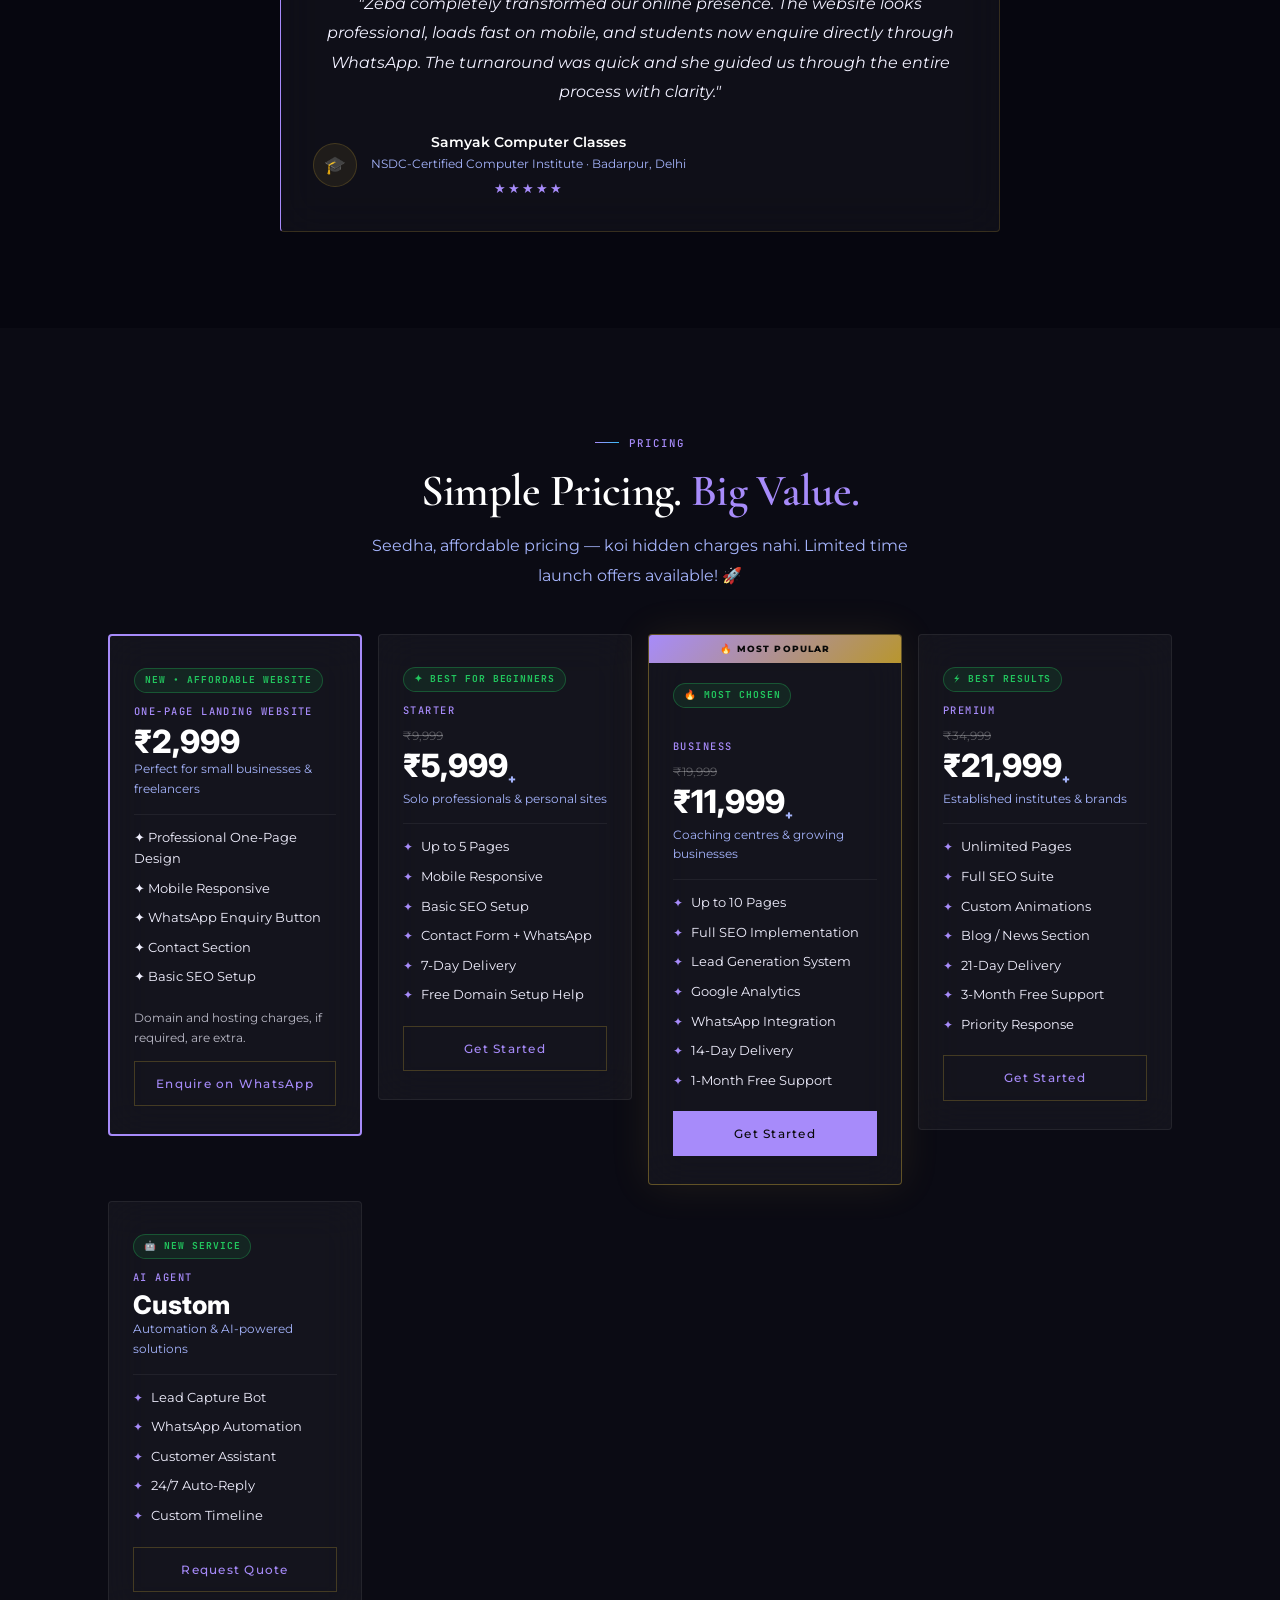
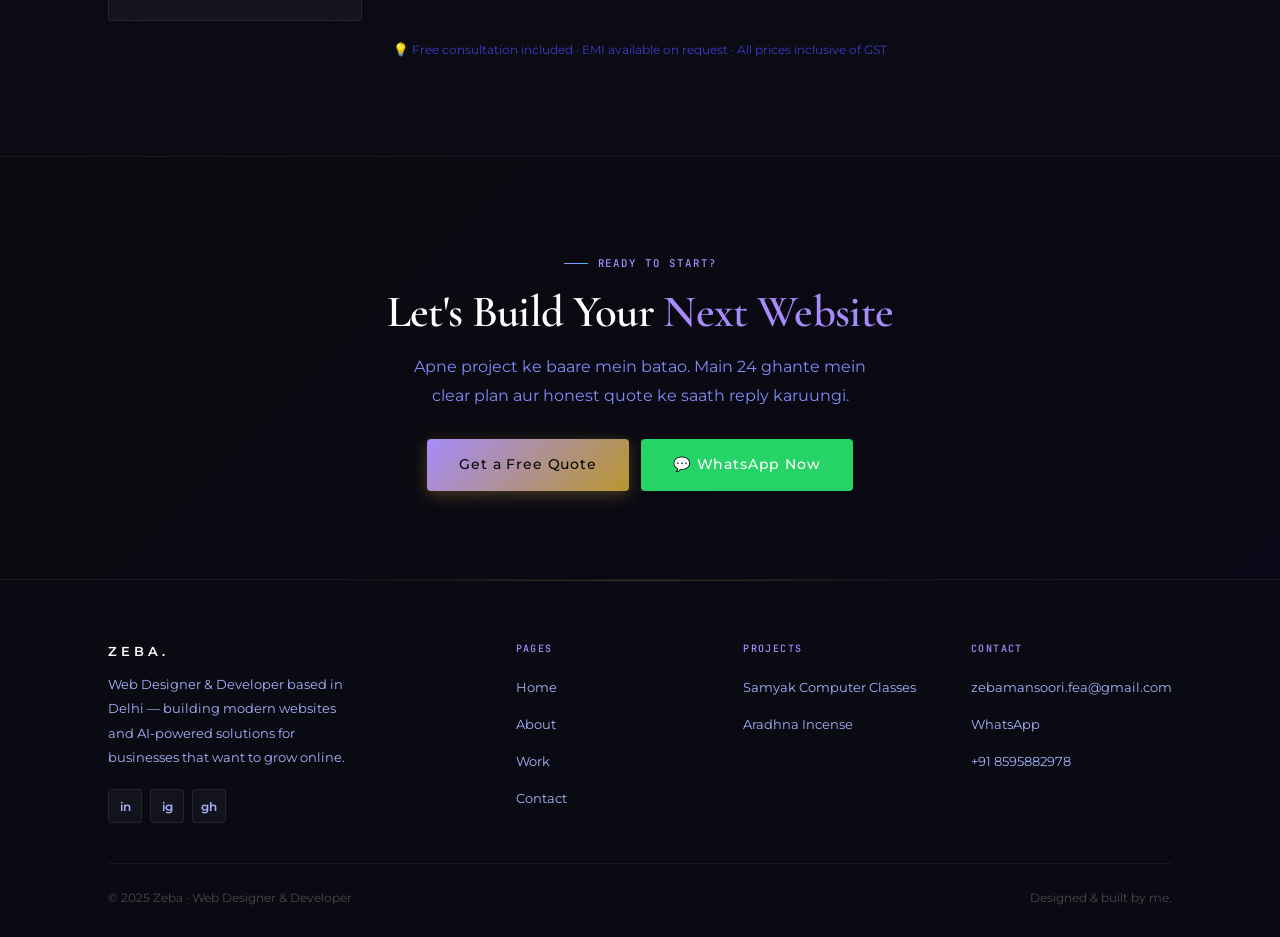
==== commit 25140dce: "Add pricing card for one-page landing website Added a new pricing card for a one-page landing websit" ====
--- a/index.html
+++ b/index.html
@@ -861,6 +861,29 @@
     <p class="lead rev center" style="margin:0 auto">Seedha, affordable pricing — koi hidden charges nahi. Limited time launch offers available! 🚀</p>
   </div>
   <div class="pricing-grid" style="margin-top:44px">
+    
+<div class="price-card rev" style="border:2px solid #a78bfa;">
+  <div class="price-offer-badge">NEW • Affordable Website</div>
+  <div class="price-plan">One-Page Landing Website</div>
+  <div class="price-amount">₹2,999</div>
+  <div class="price-note">Perfect for small businesses & freelancers</div>
+  <div class="price-divider"></div>
+  <div class="price-features">
+    <div class="price-feat">✦ Professional One-Page Design</div>
+    <div class="price-feat">✦ Mobile Responsive</div>
+    <div class="price-feat">✦ WhatsApp Enquiry Button</div>
+    <div class="price-feat">✦ Contact Section</div>
+    <div class="price-feat">✦ Basic SEO Setup</div>
+  </div>
+  <p style="font-size:12px;margin:12px 0;opacity:.75;">
+    Domain and hosting charges, if required, are extra.
+  </p>
+  <a href="https://wa.me/918595882978?text=Hi%2C%20I%20am%20interested%20in%20your%20Rs%202999%20landing%20page%20offer."
+     target="_blank" rel="noopener noreferrer" class="price-btn">
+    Enquire on WhatsApp
+  </a>
+</div>
+
 
     <!-- Starter -->
     <div class="price-card rev">
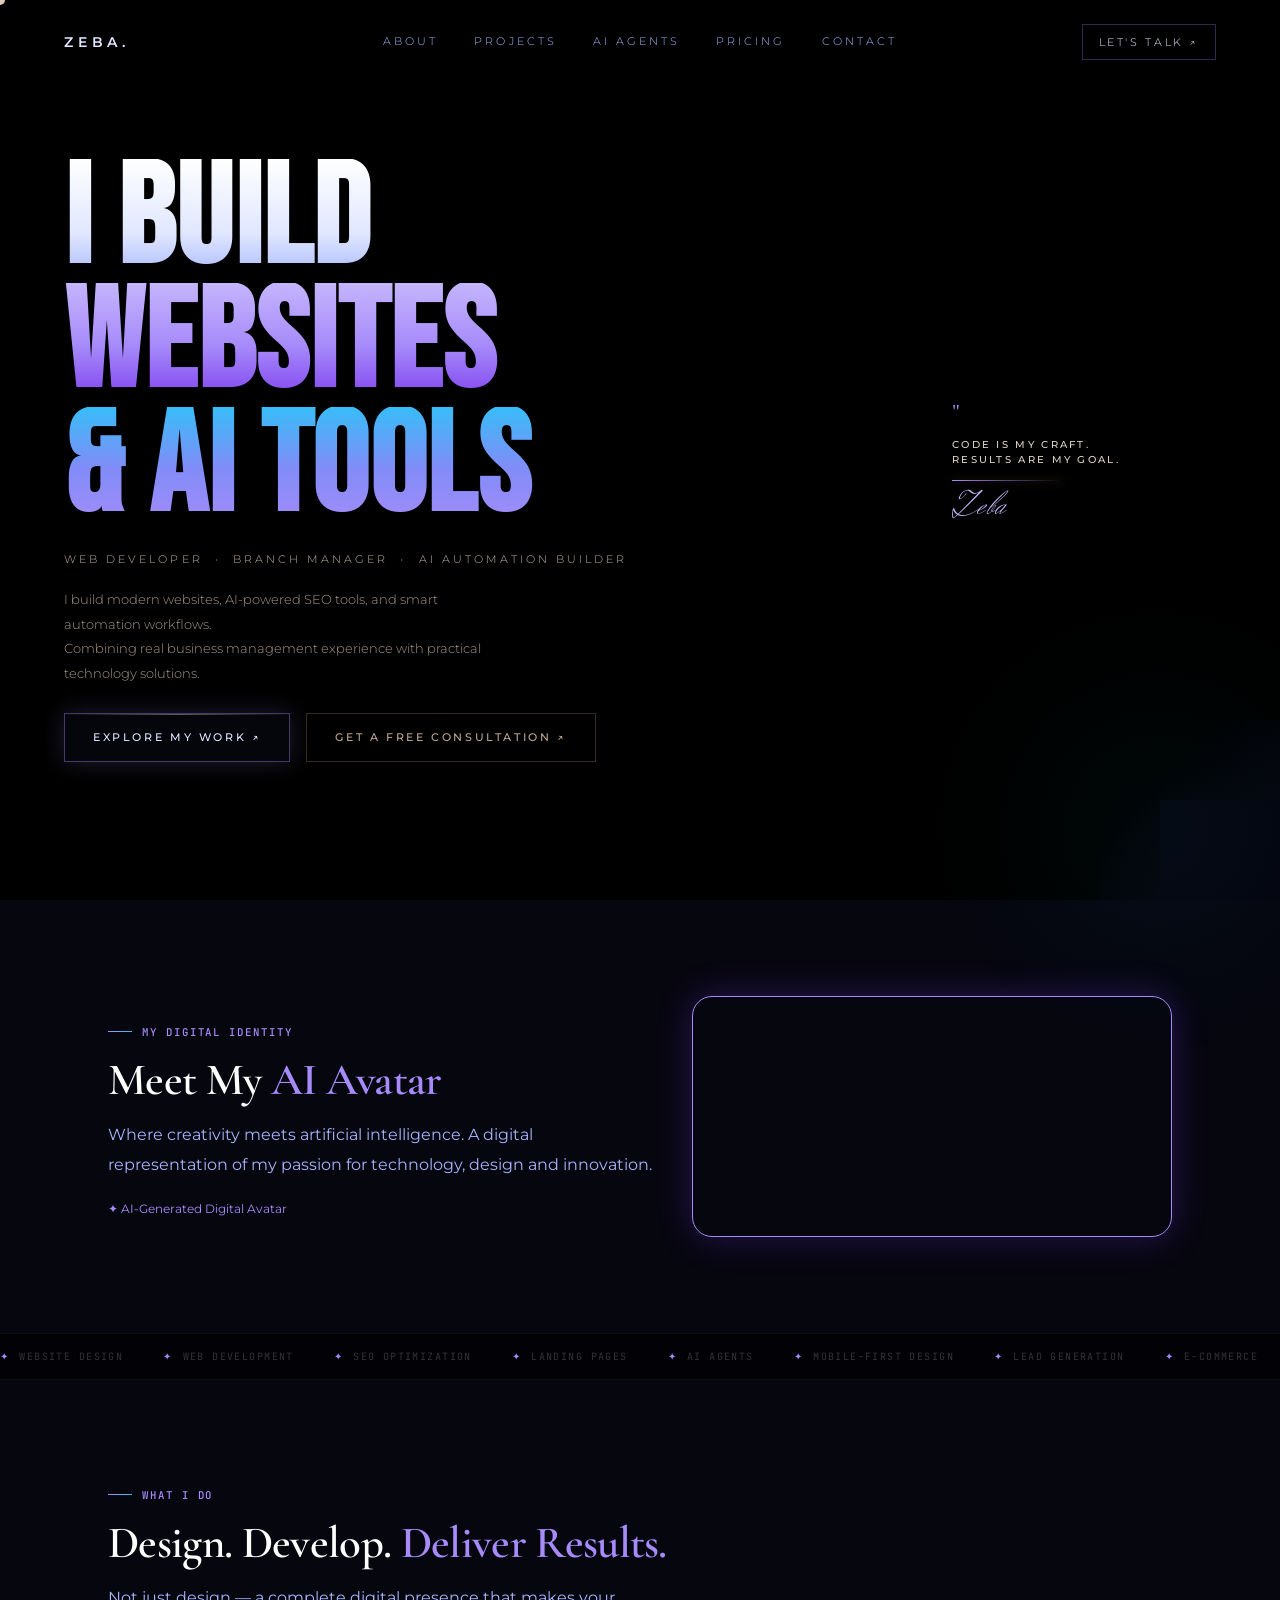
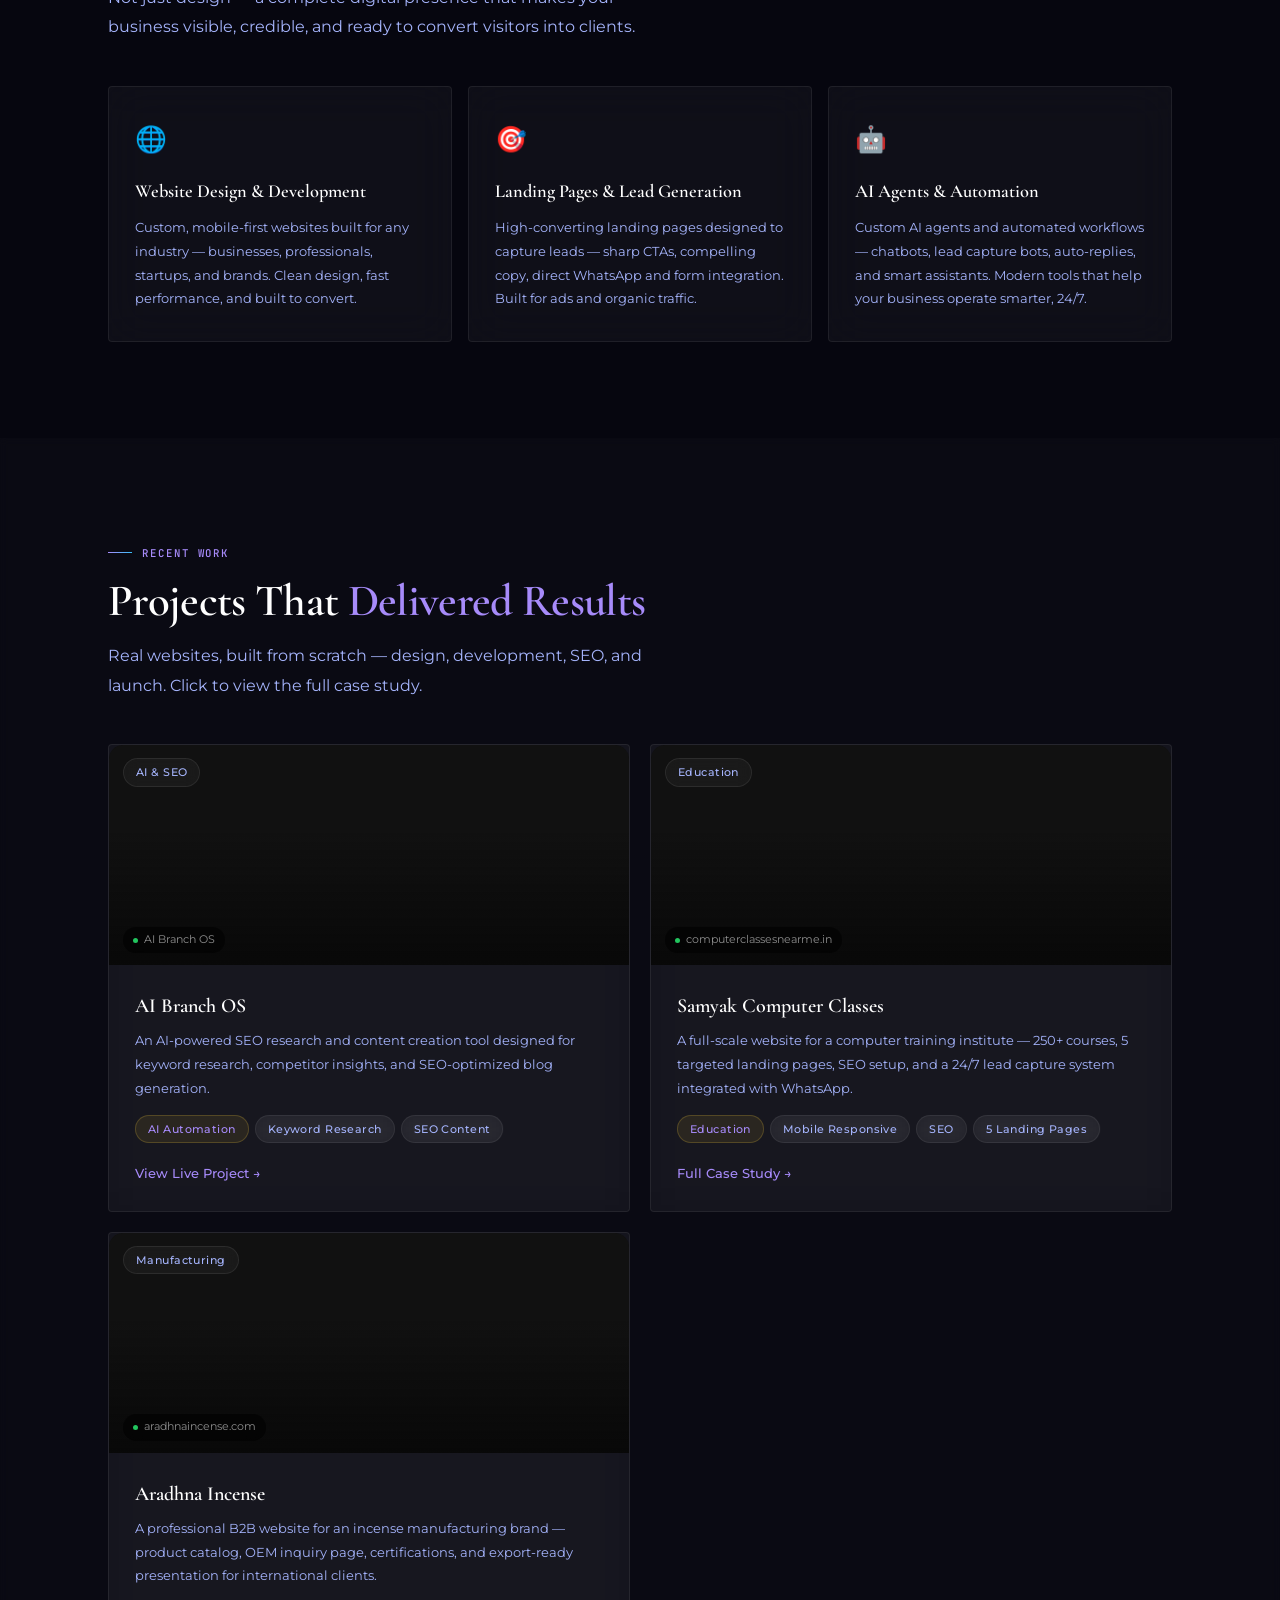
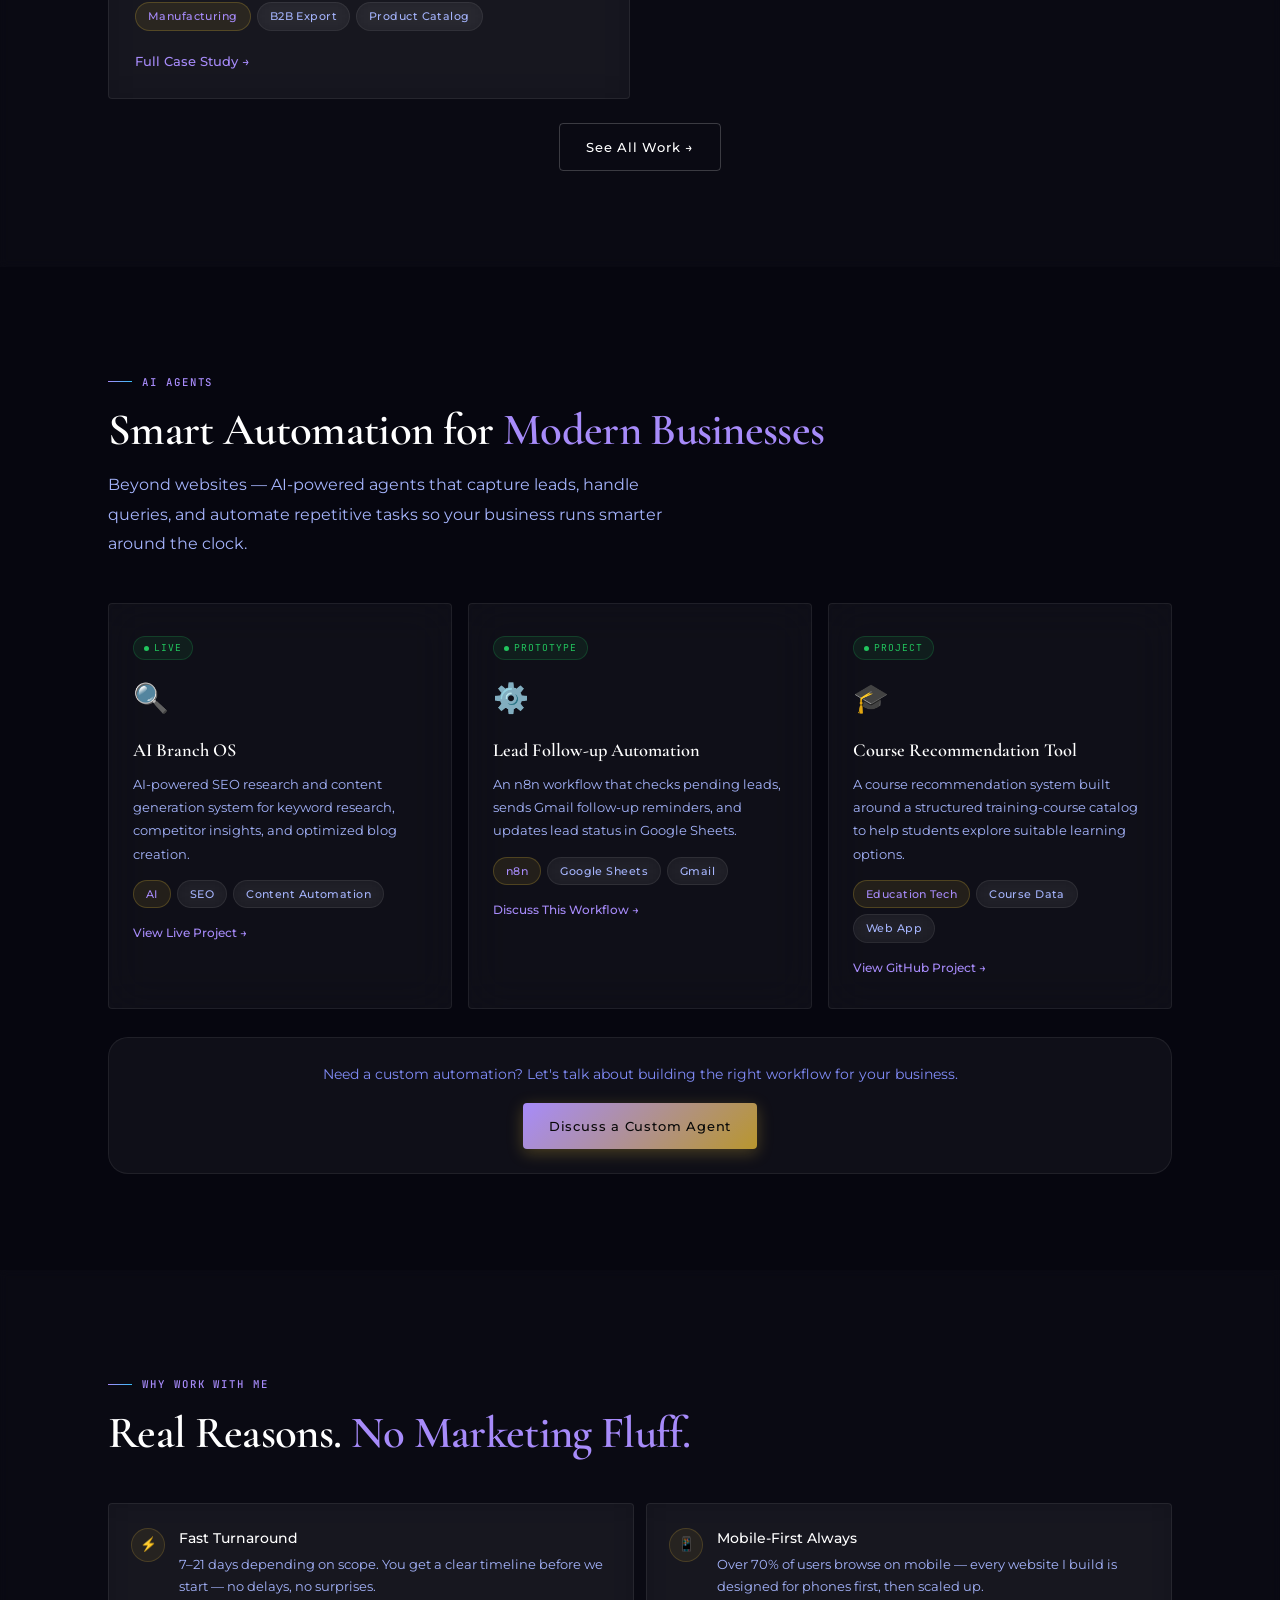
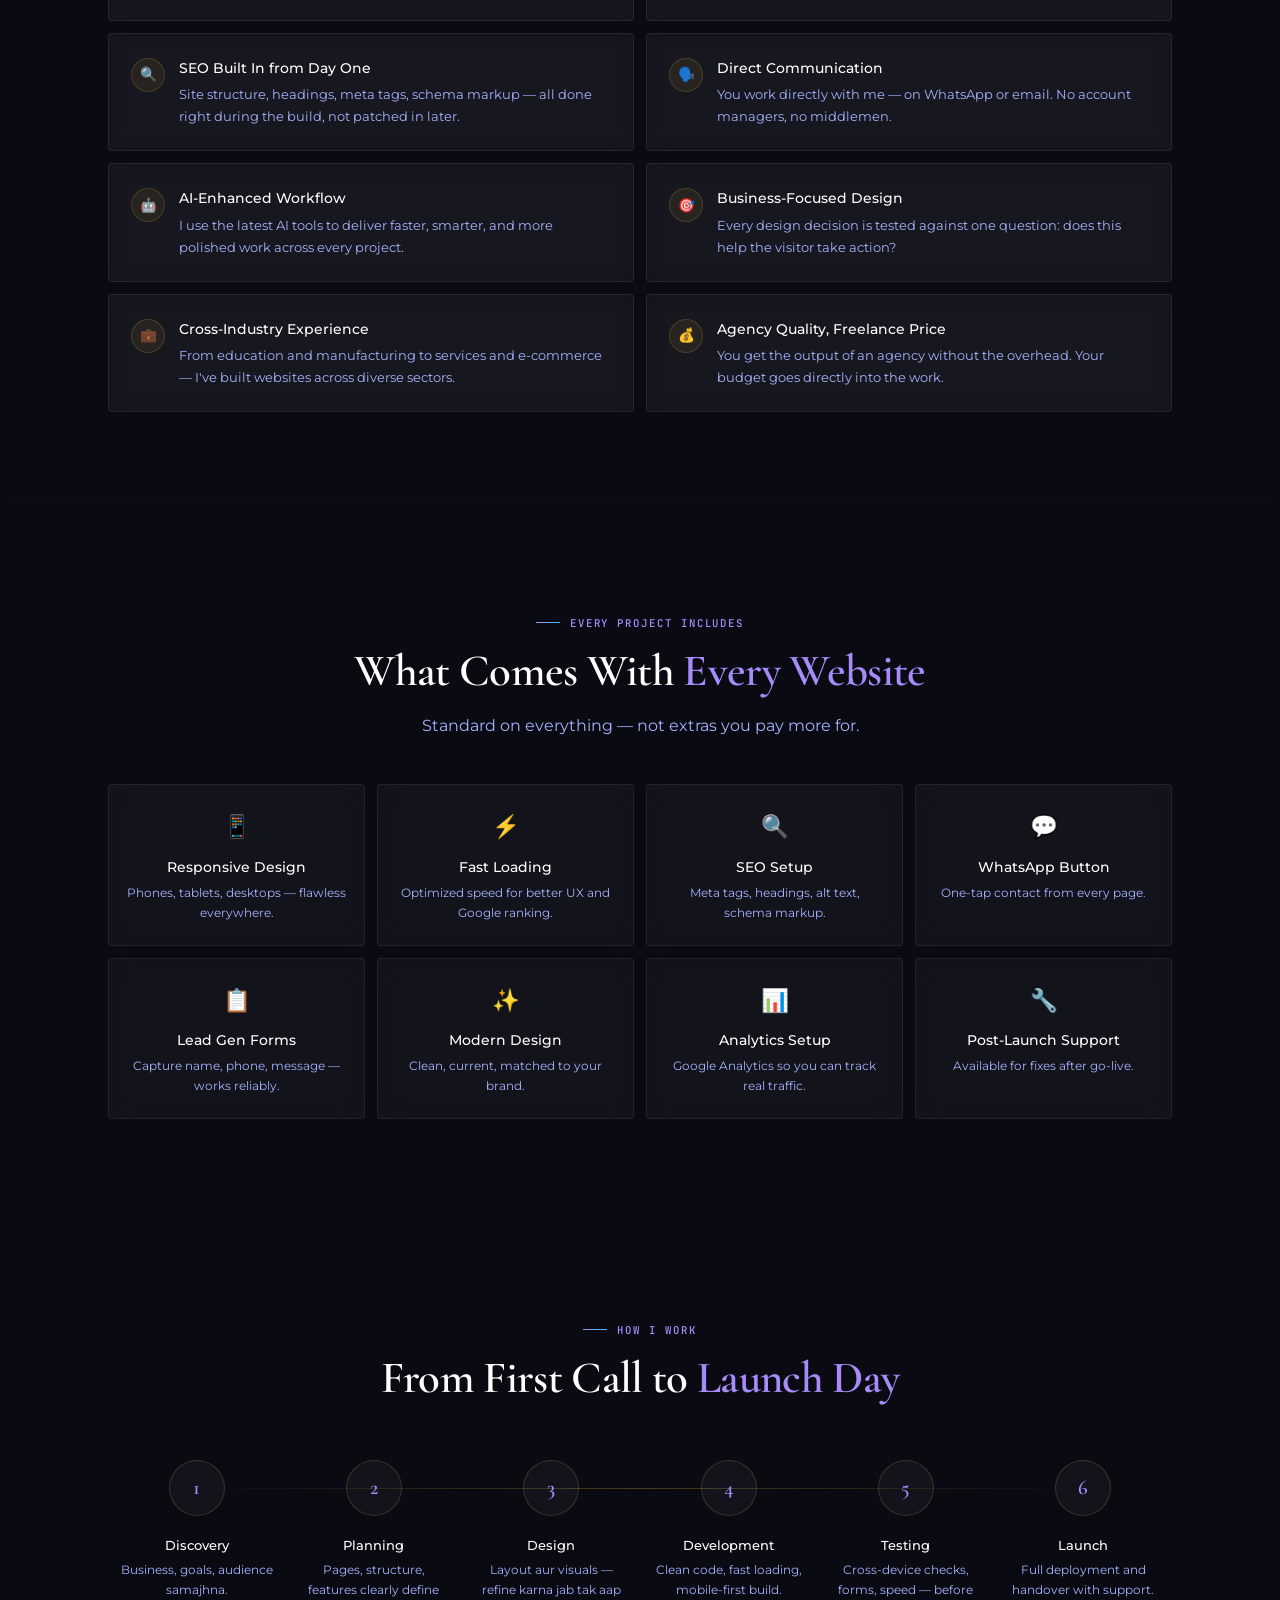
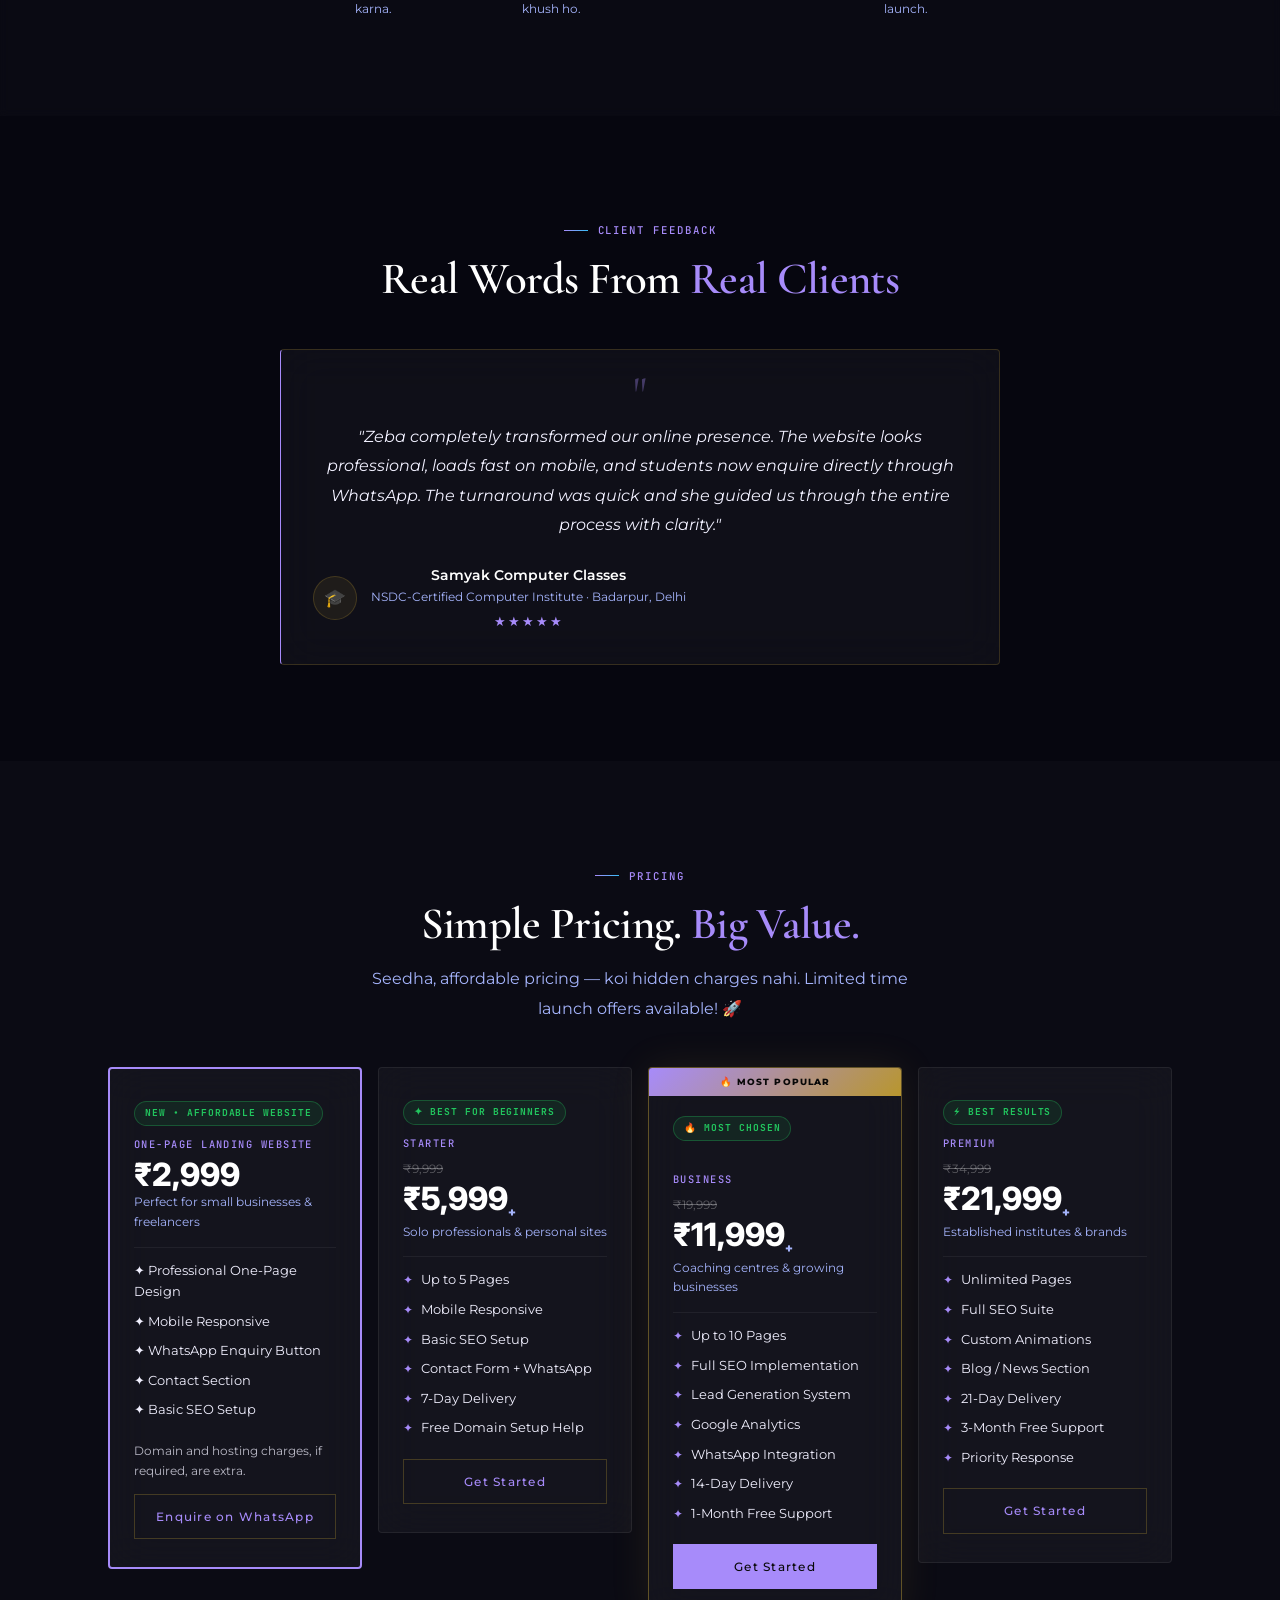
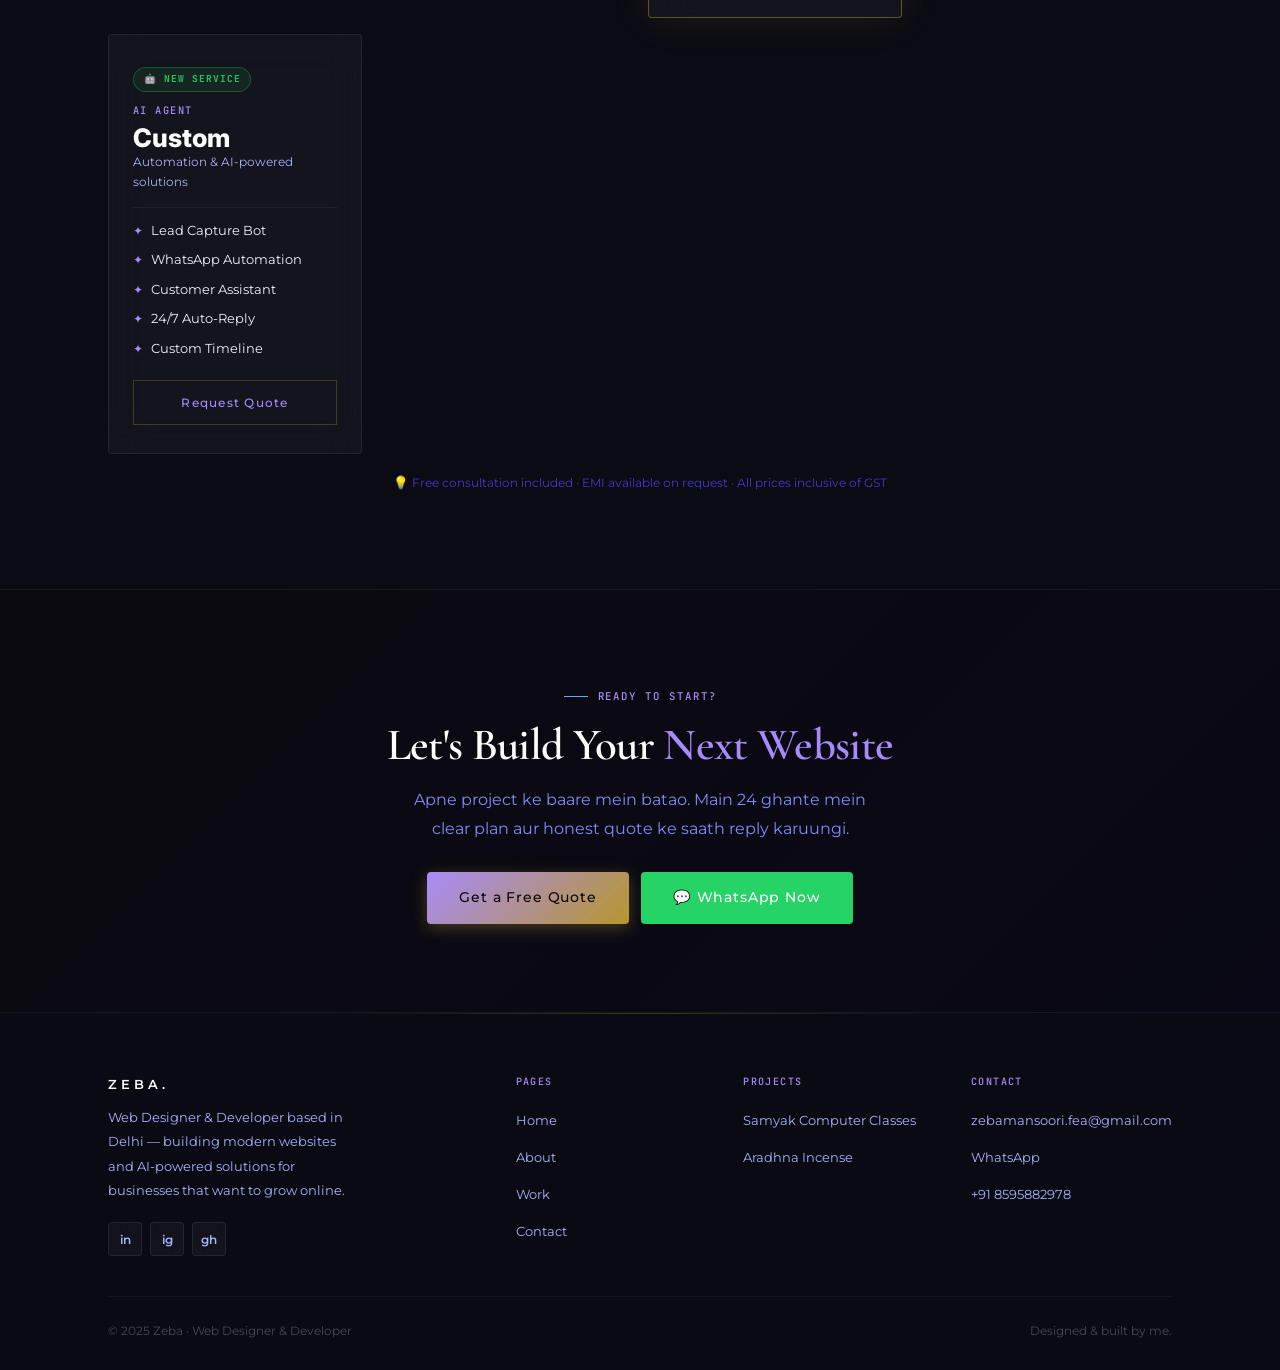
==== commit 080bee4d: "Add AI Avatar section with video and description Added a new section for AI Avatar with video and de" ====
--- a/index.html
+++ b/index.html
@@ -624,6 +624,45 @@
 
 </section>
 
+  <section id="ai-avatar" class="section">
+  <div class="wrap">
+    <div style="display:flex; flex-wrap:wrap;
+      align-items:center; gap:40px;">
+
+      <div style="flex:1 1 300px;">
+        <span class="eyebrow">My Digital Identity</span>
+
+        <h2 class="h2">
+          Meet My <span class="gold">AI Avatar</span>
+        </h2>
+
+        <p class="lead">
+          Where creativity meets artificial intelligence.
+          A digital representation of my passion for
+          technology, design and innovation.
+        </p>
+
+        <p style="margin-top:20px; color:#a78bfa;
+          font-size:12px;">
+          ✦ AI-Generated Digital Avatar
+        </p>
+      </div>
+
+      <div style="flex:1 1 300px; max-width:480px;">
+        <video autoplay muted loop playsinline
+          preload="metadata"
+          style="width:100%; display:block;
+          border-radius:20px;
+          border:1px solid #a78bfa;
+          box-shadow:0 0 35px rgba(124,58,237,.3);">
+          <source src="ai-avatar.mp4" type="video/mp4">
+        </video>
+      </div>
+
+    </div>
+  </div>
+</section>
+  
 <div class="marquee"><div class="m-track">
   <span class="m-item"><em>✦</em>Website Design</span><span class="m-item"><em>✦</em>Web Development</span><span class="m-item"><em>✦</em>SEO Optimization</span><span class="m-item"><em>✦</em>Landing Pages</span><span class="m-item"><em>✦</em>AI Agents</span><span class="m-item"><em>✦</em>Mobile-First Design</span><span class="m-item"><em>✦</em>Lead Generation</span><span class="m-item"><em>✦</em>E-Commerce</span><span class="m-item"><em>✦</em>UI/UX Design</span>
   <span class="m-item"><em>✦</em>Website Design</span><span class="m-item"><em>✦</em>Web Development</span><span class="m-item"><em>✦</em>SEO Optimization</span><span class="m-item"><em>✦</em>Landing Pages</span><span class="m-item"><em>✦</em>AI Agents</span><span class="m-item"><em>✦</em>Mobile-First Design</span><span class="m-item"><em>✦</em>Lead Generation</span><span class="m-item"><em>✦</em>E-Commerce</span><span class="m-item"><em>✦</em>UI/UX Design</span>
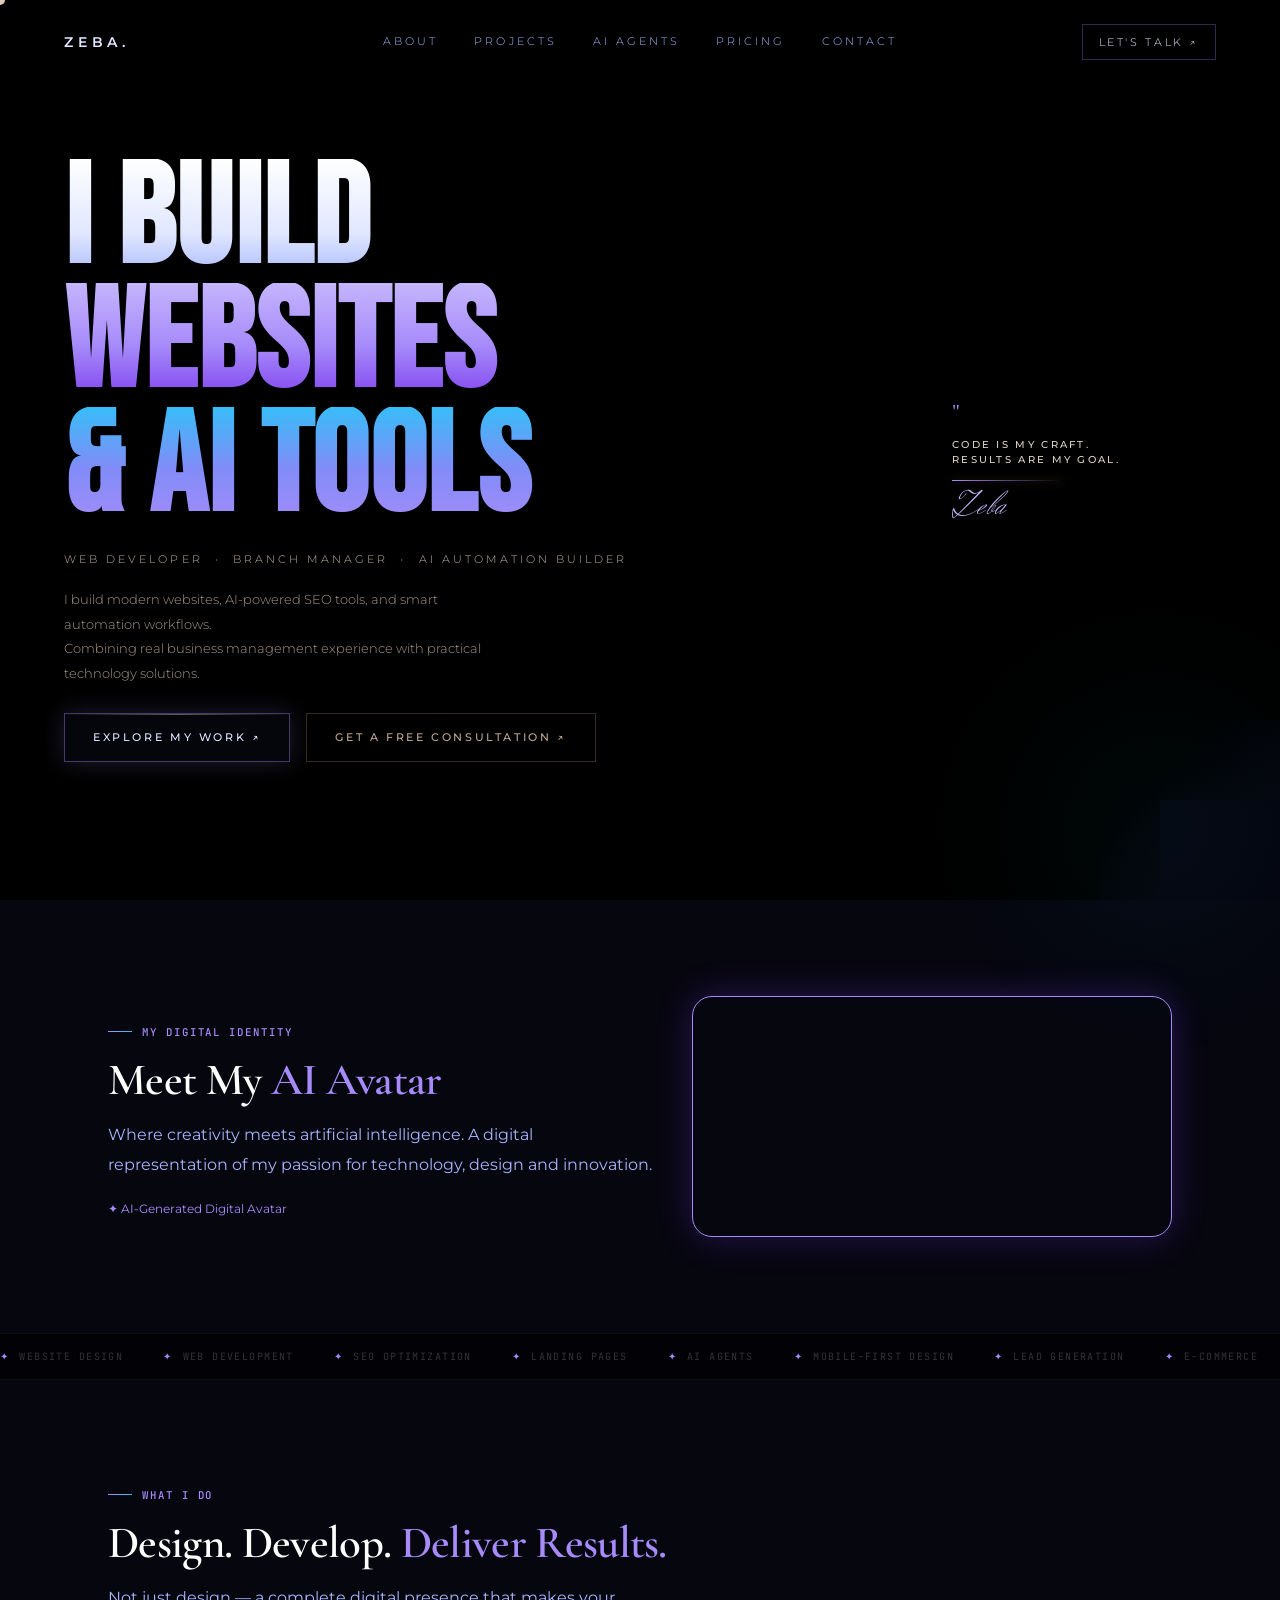
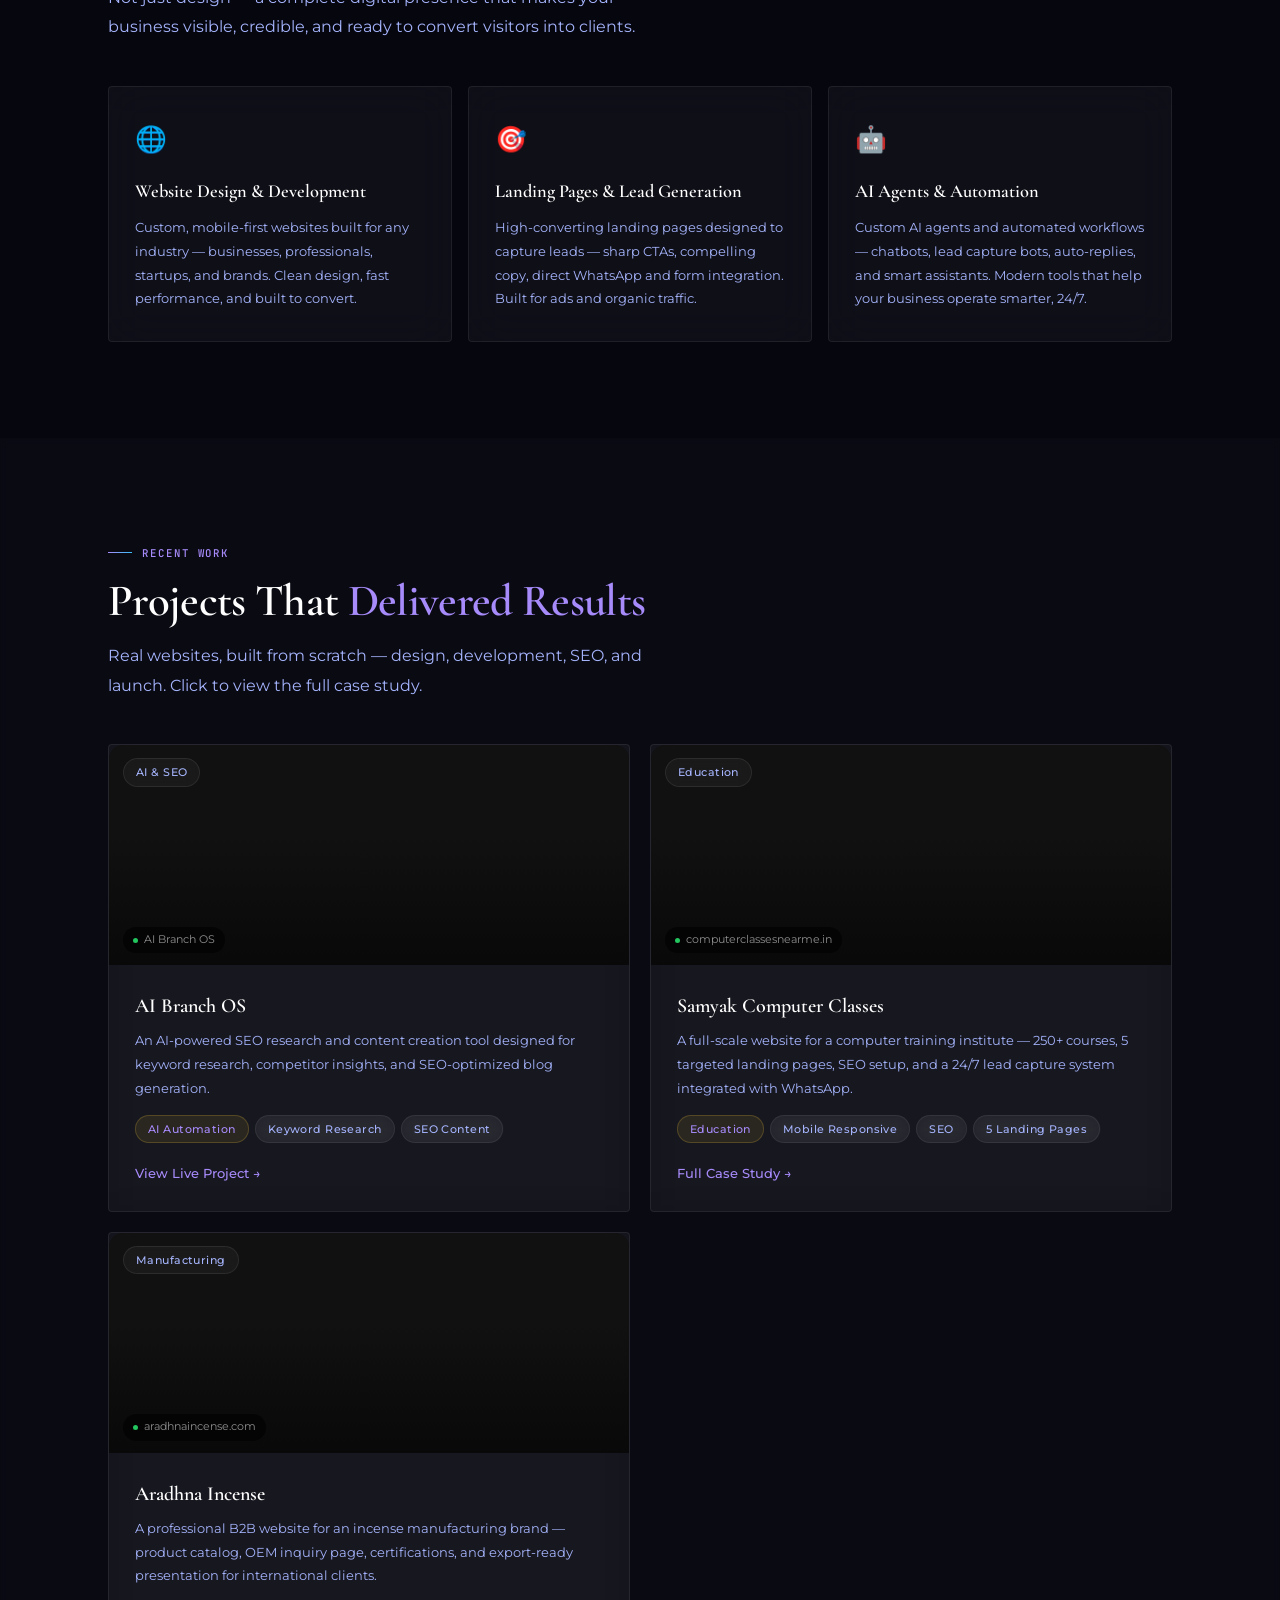
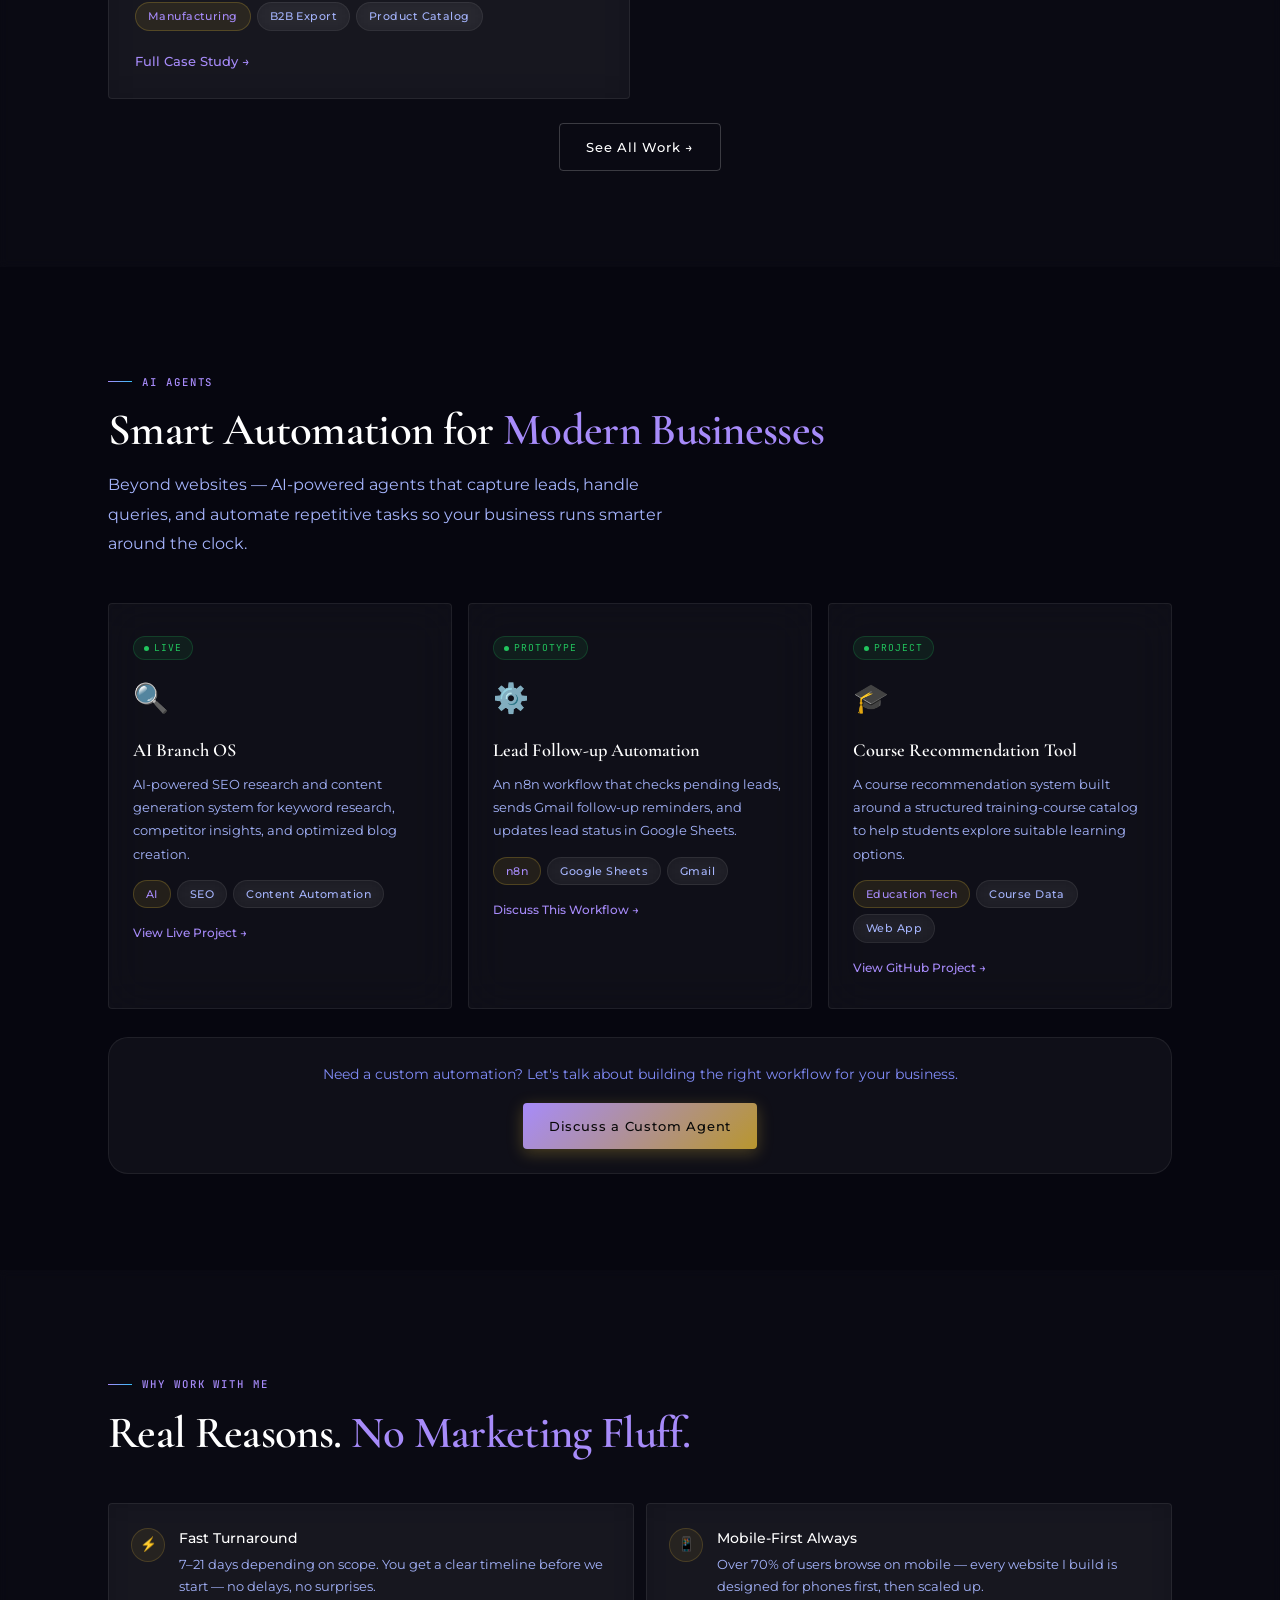
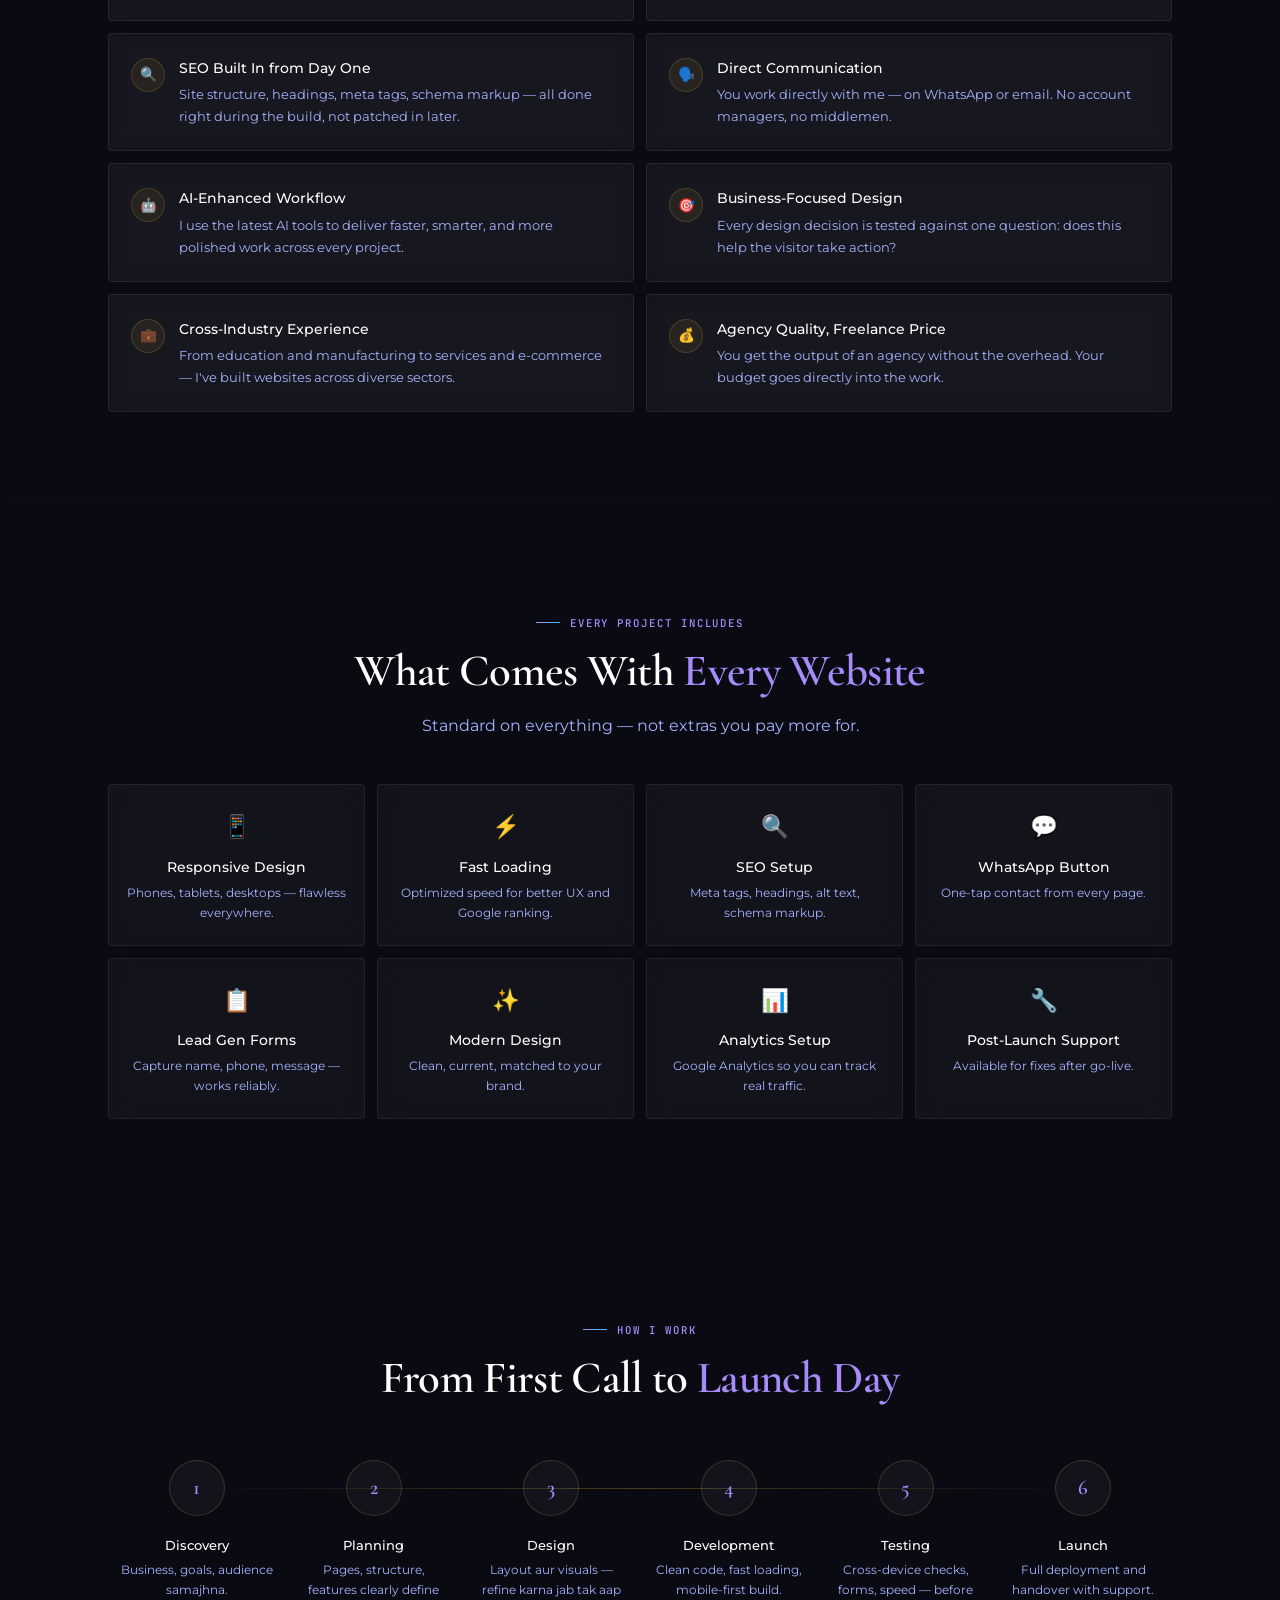
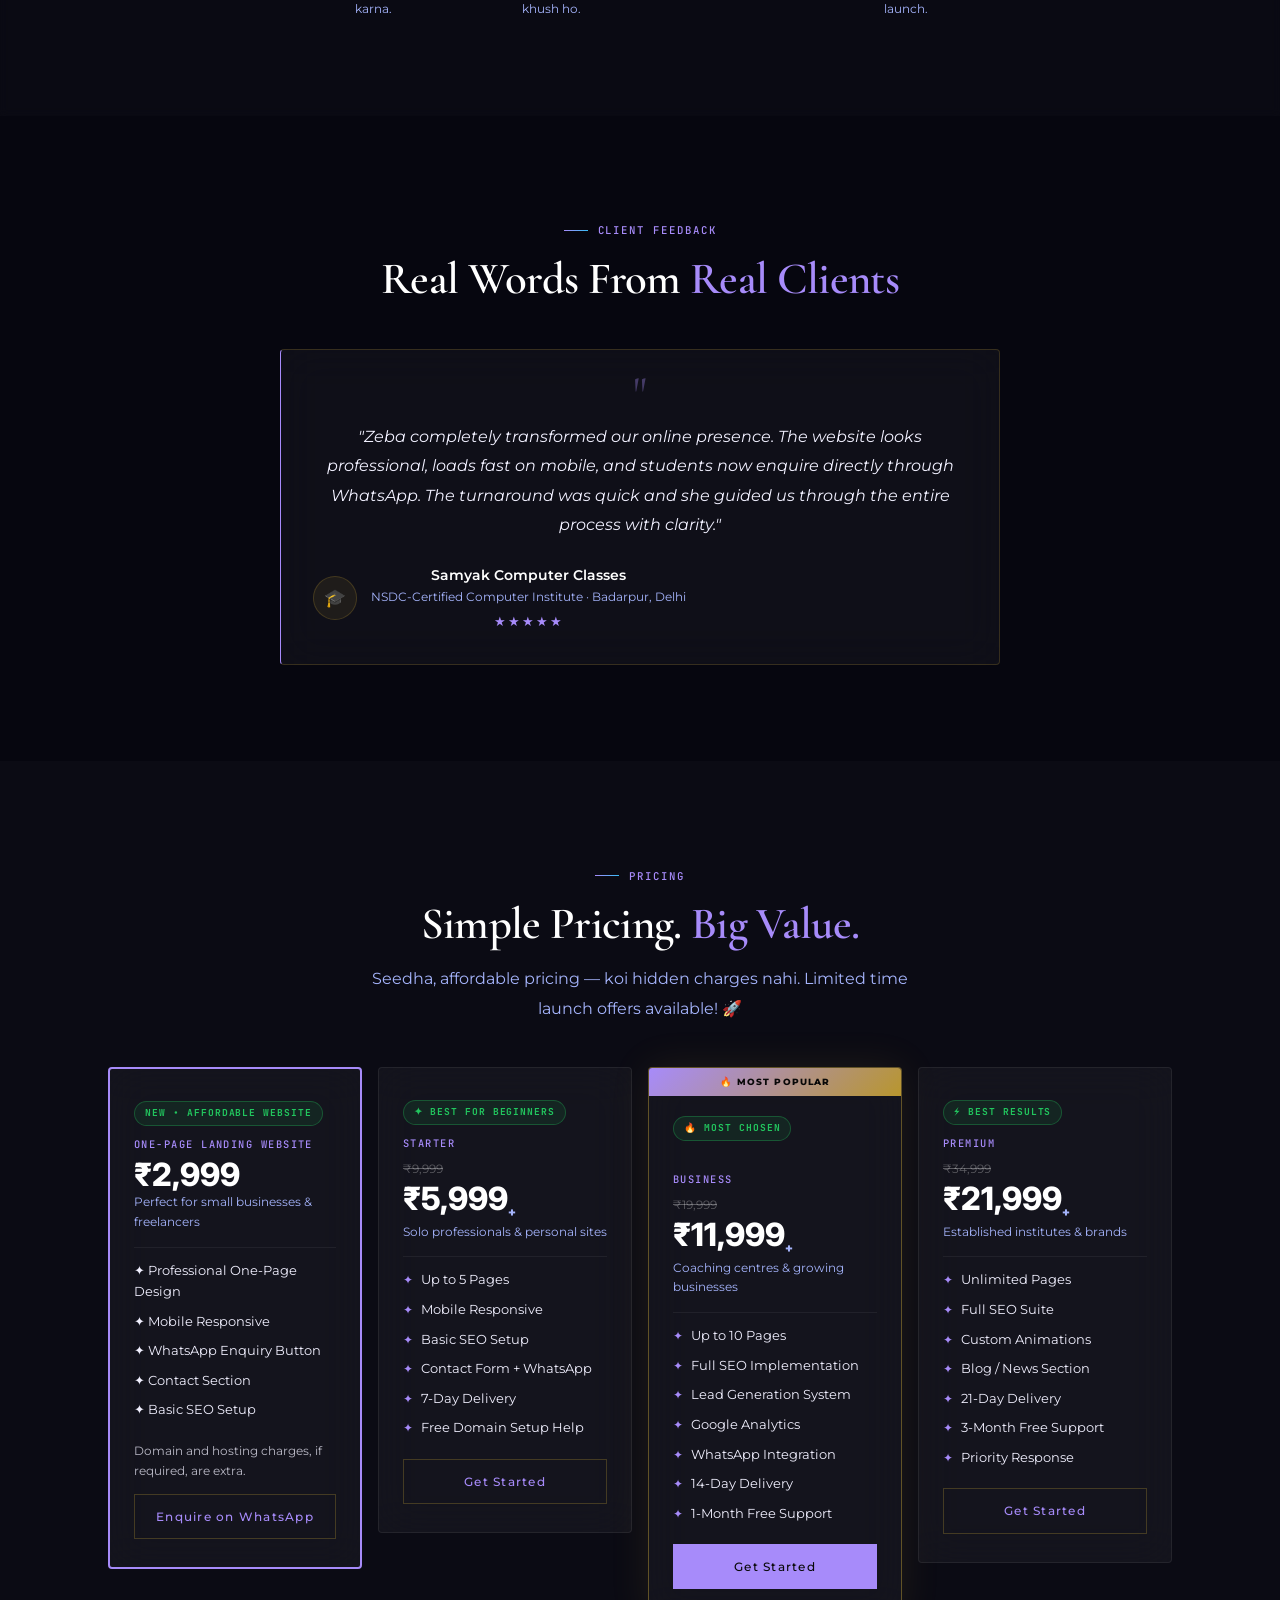
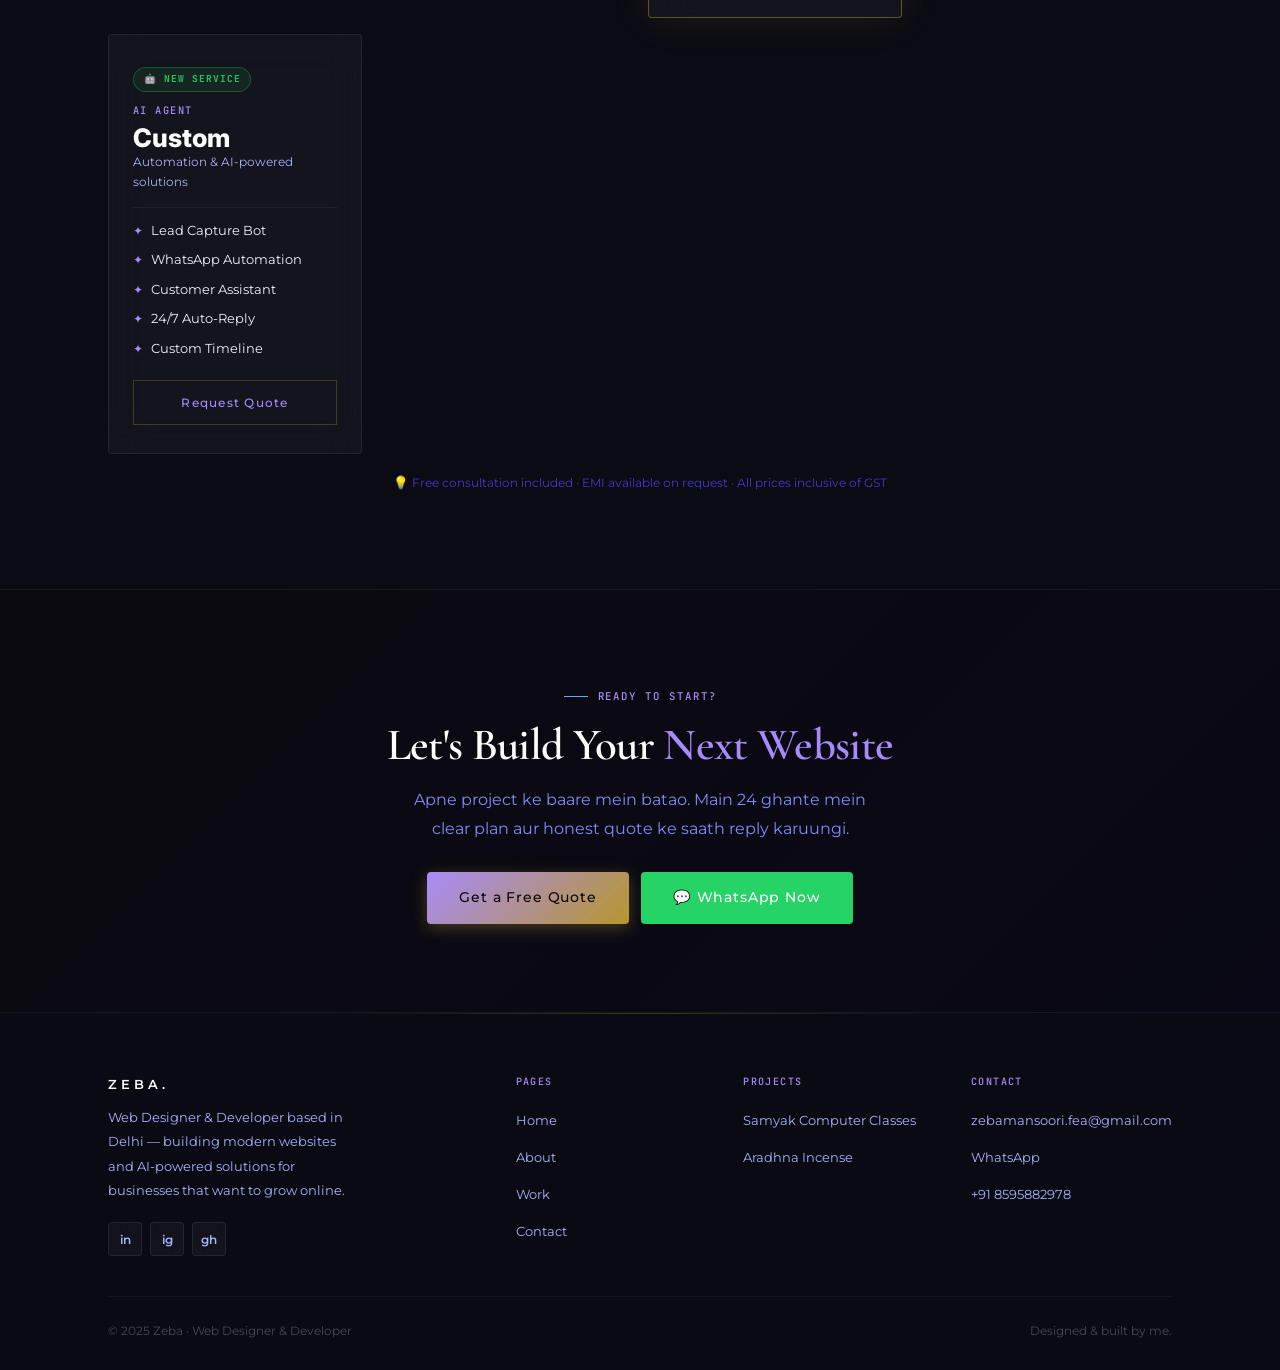
==== commit 791f7af8: "Update video source in index.html" ====
--- a/index.html
+++ b/index.html
@@ -655,7 +655,7 @@
           border-radius:20px;
           border:1px solid #a78bfa;
           box-shadow:0 0 35px rgba(124,58,237,.3);">
-          <source src="ai-avatar.mp4" type="video/mp4">
+          <source src="kling_20261124_VIDEO_A_confiden_3619_0.mp4" type="video/mp4">
         </video>
       </div>
 
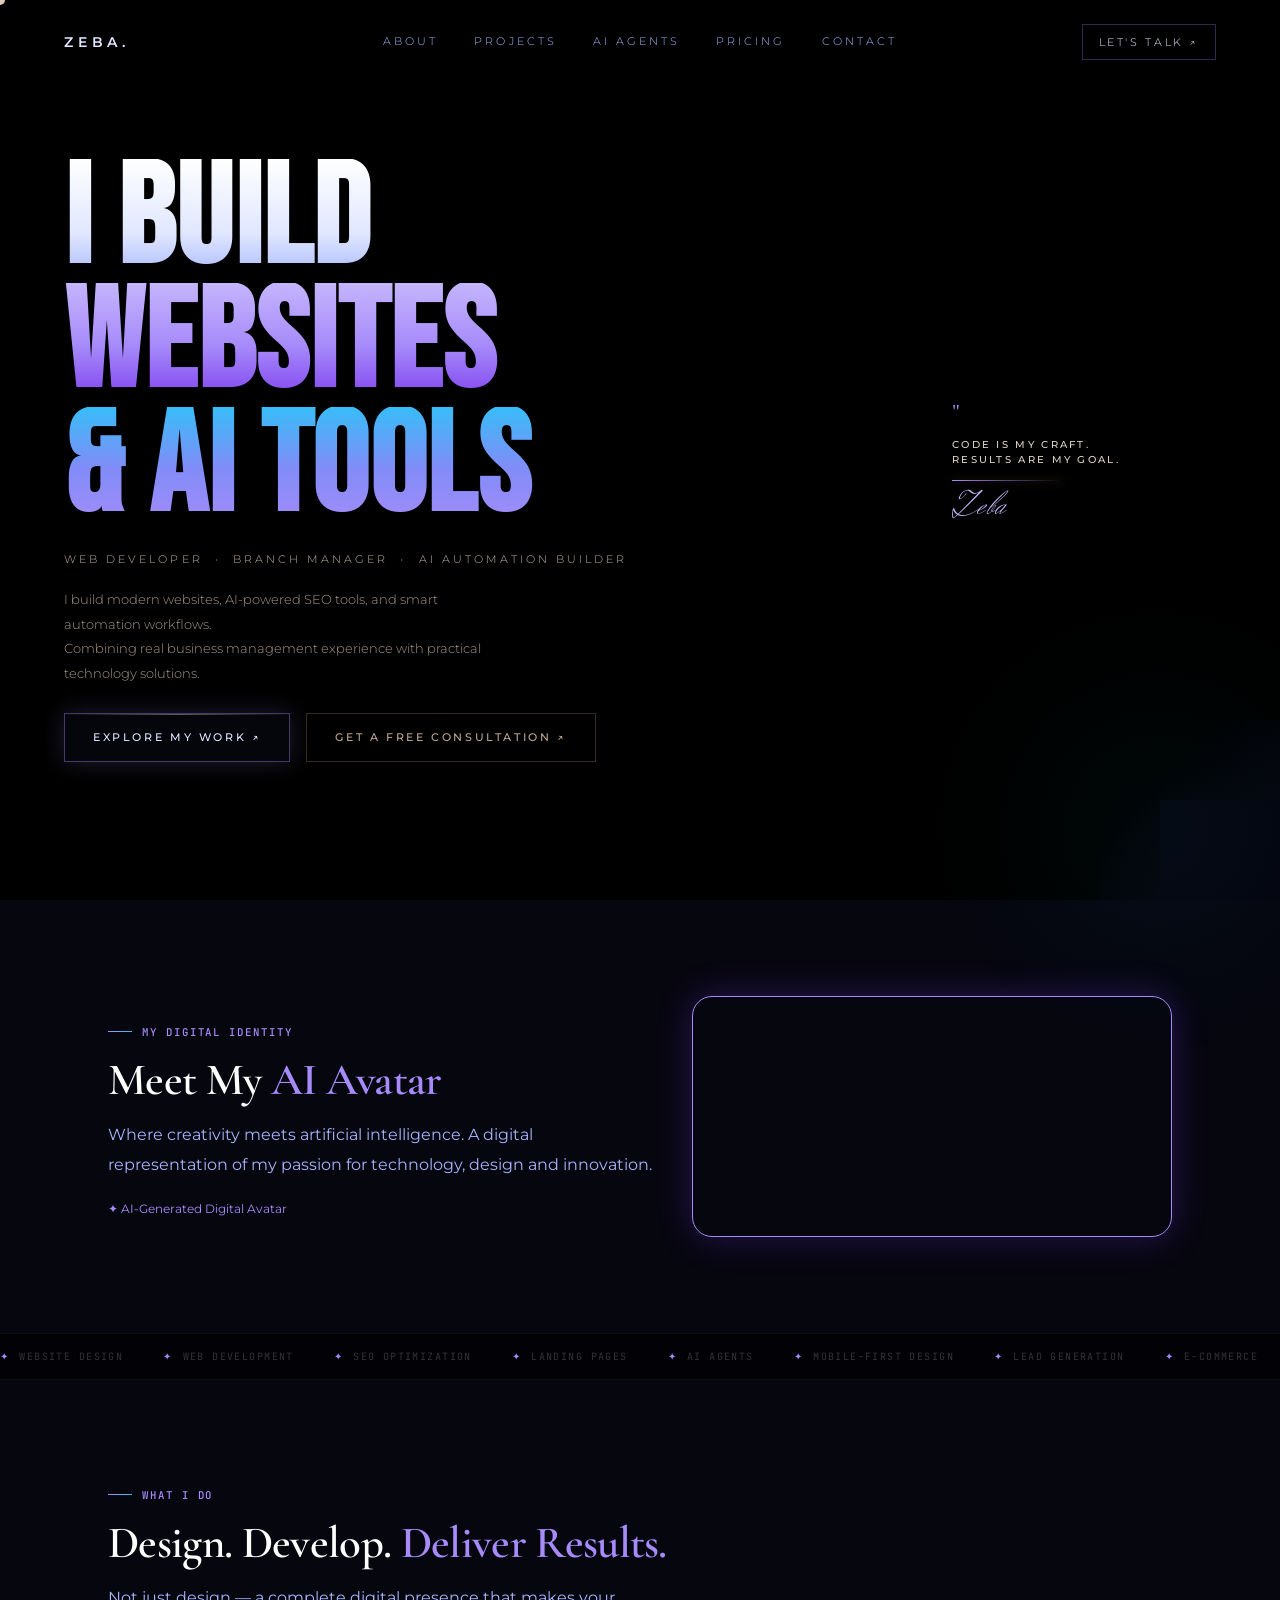
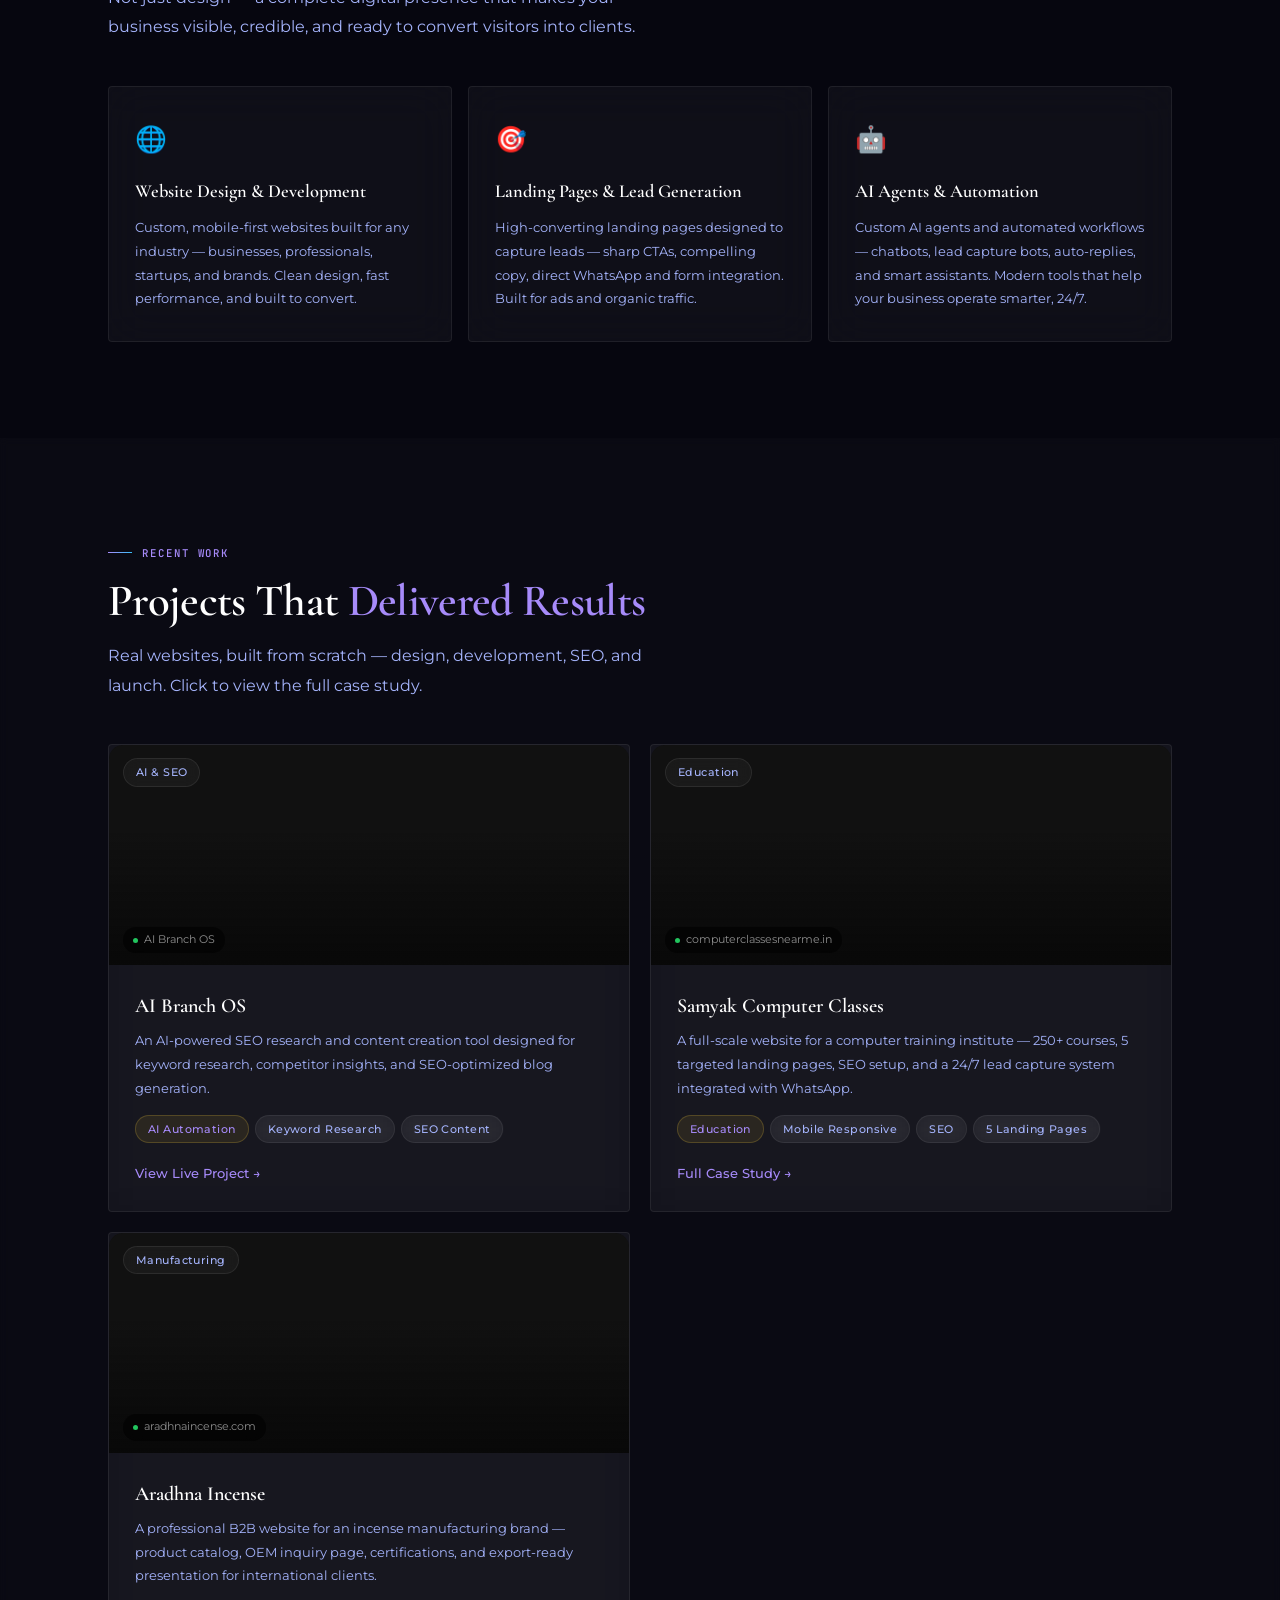
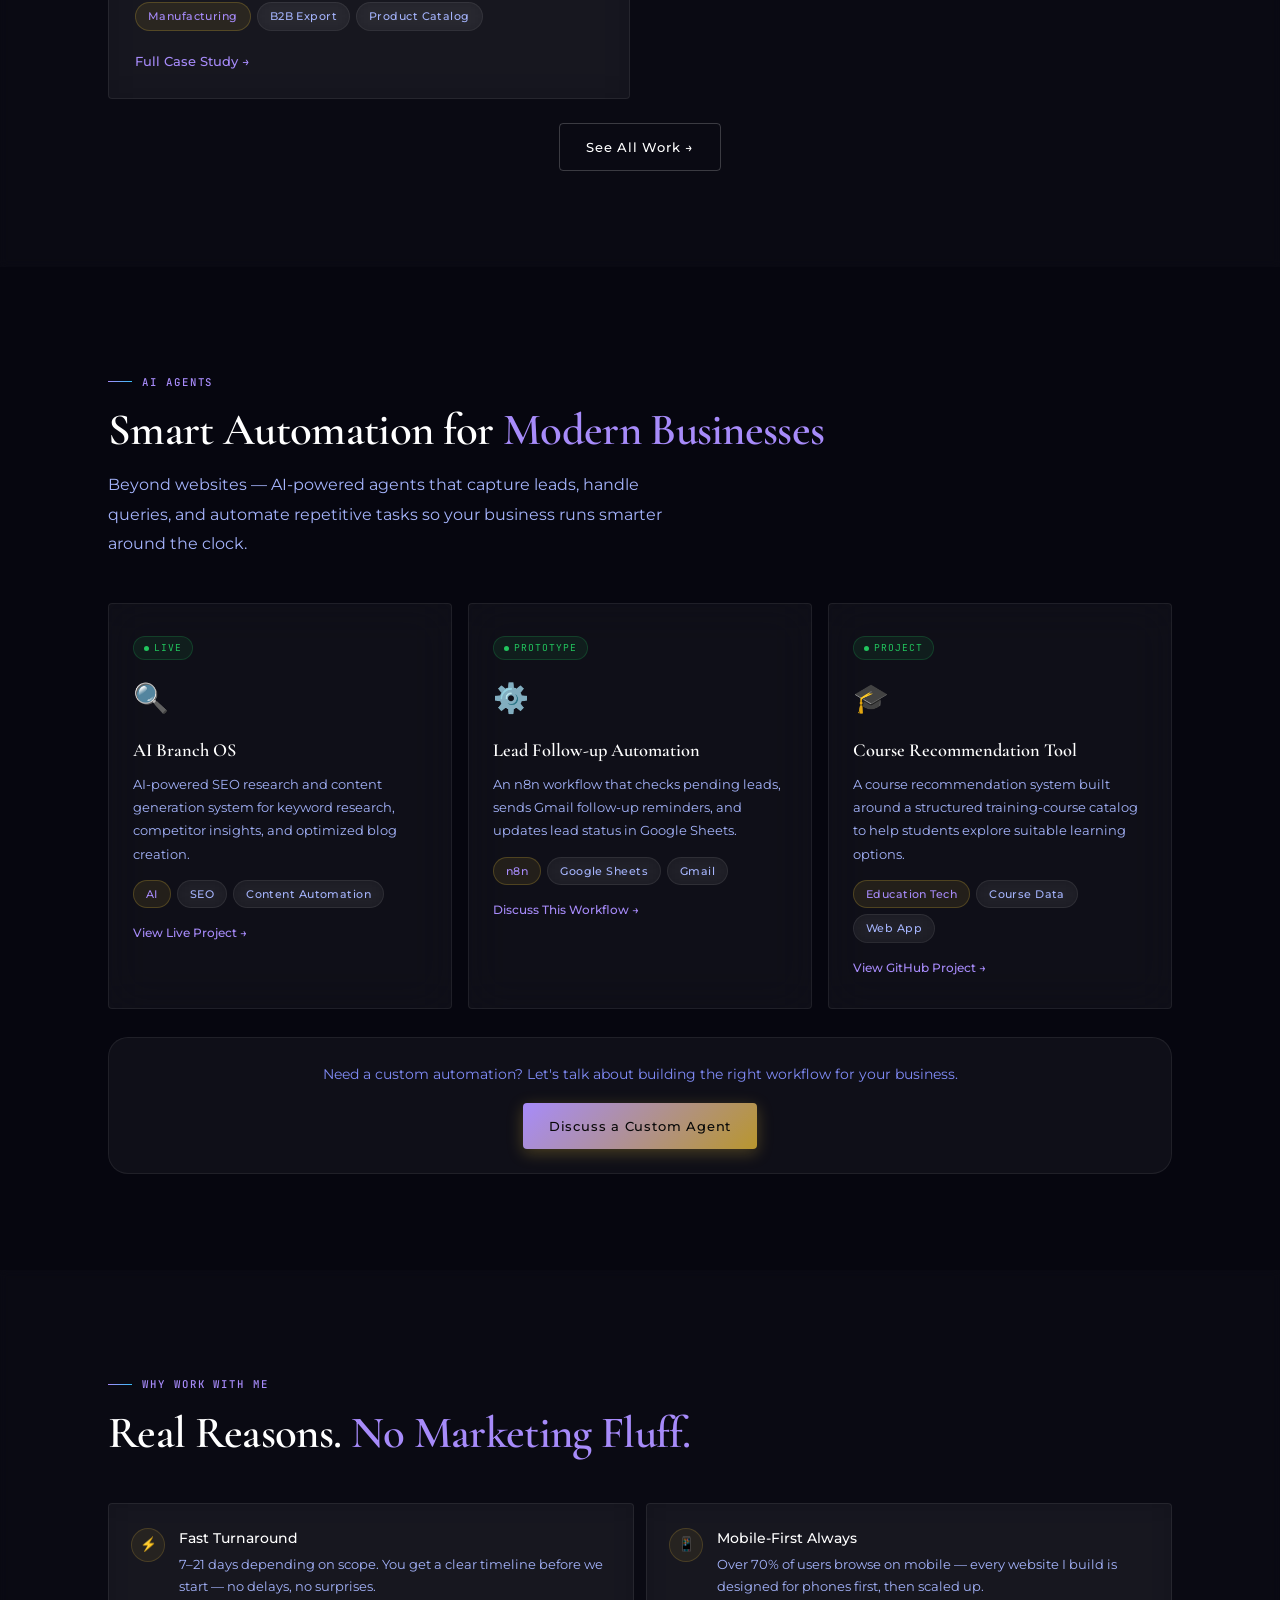
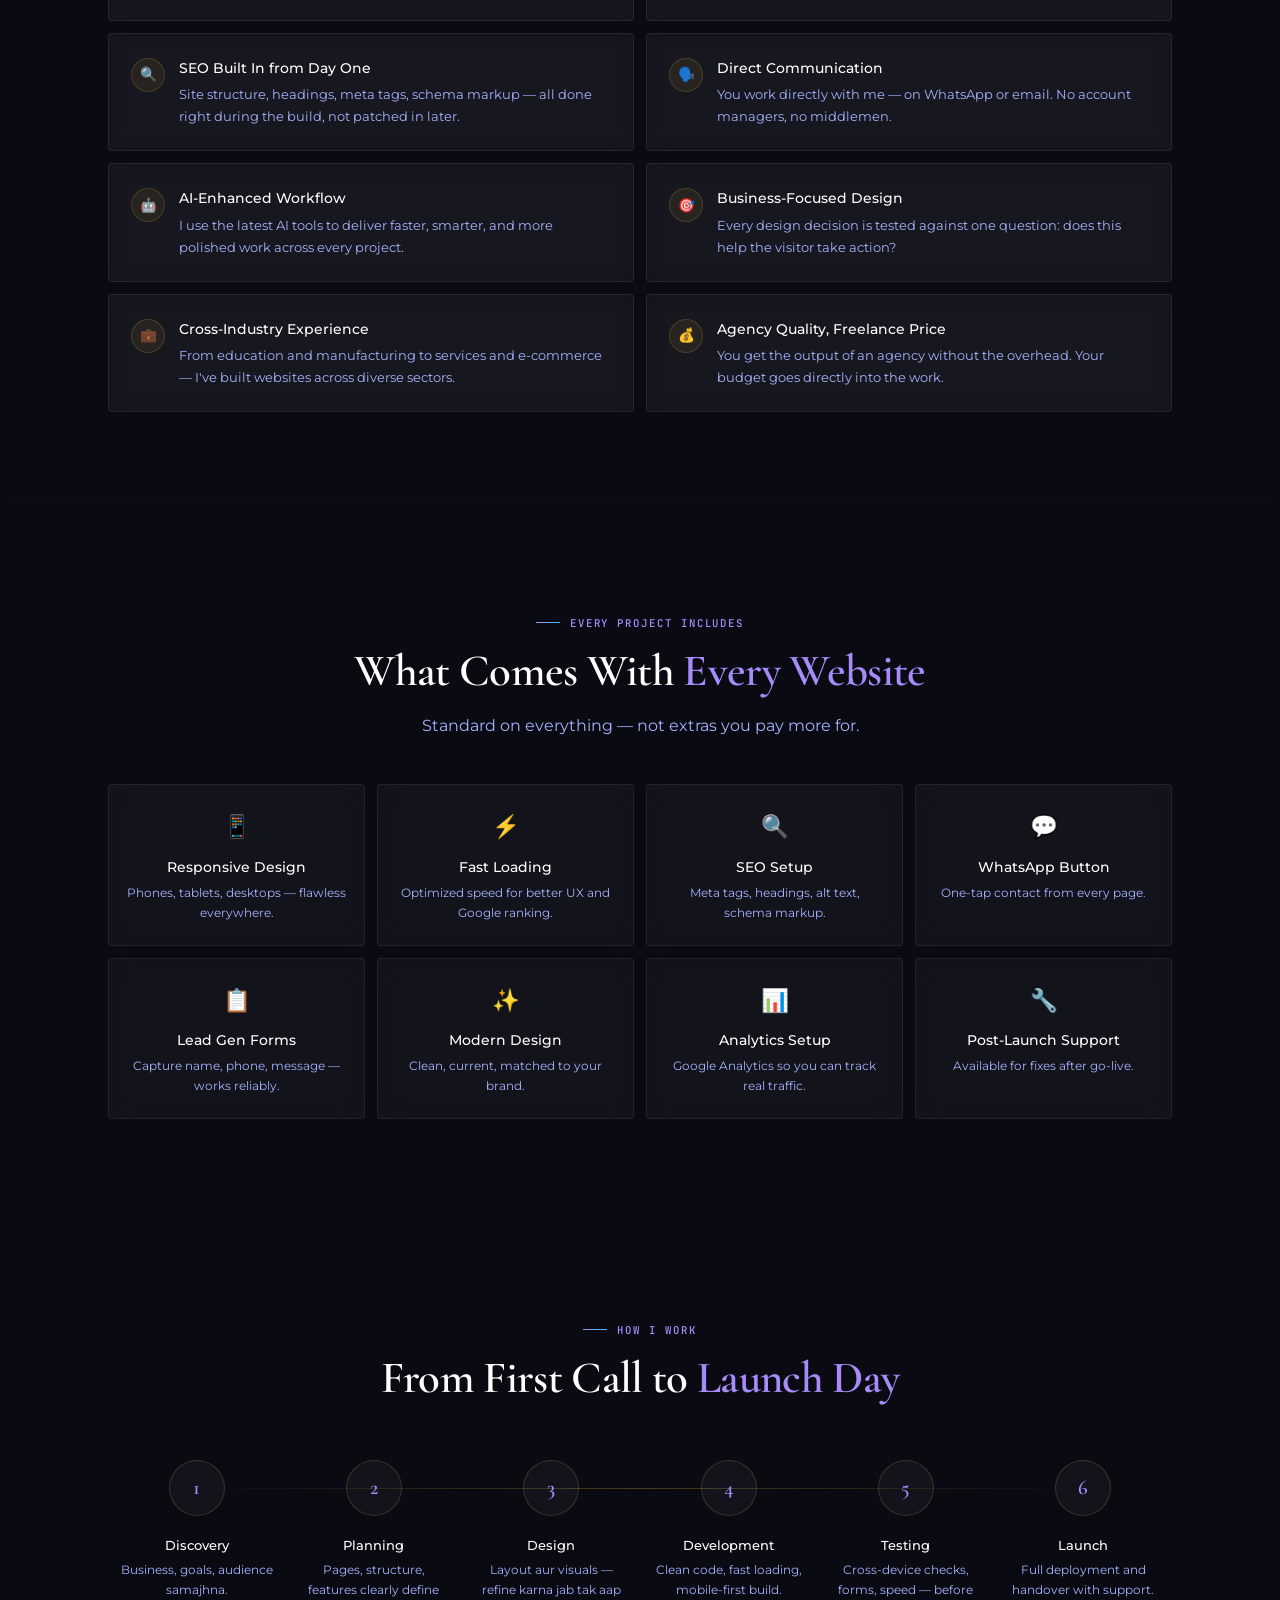
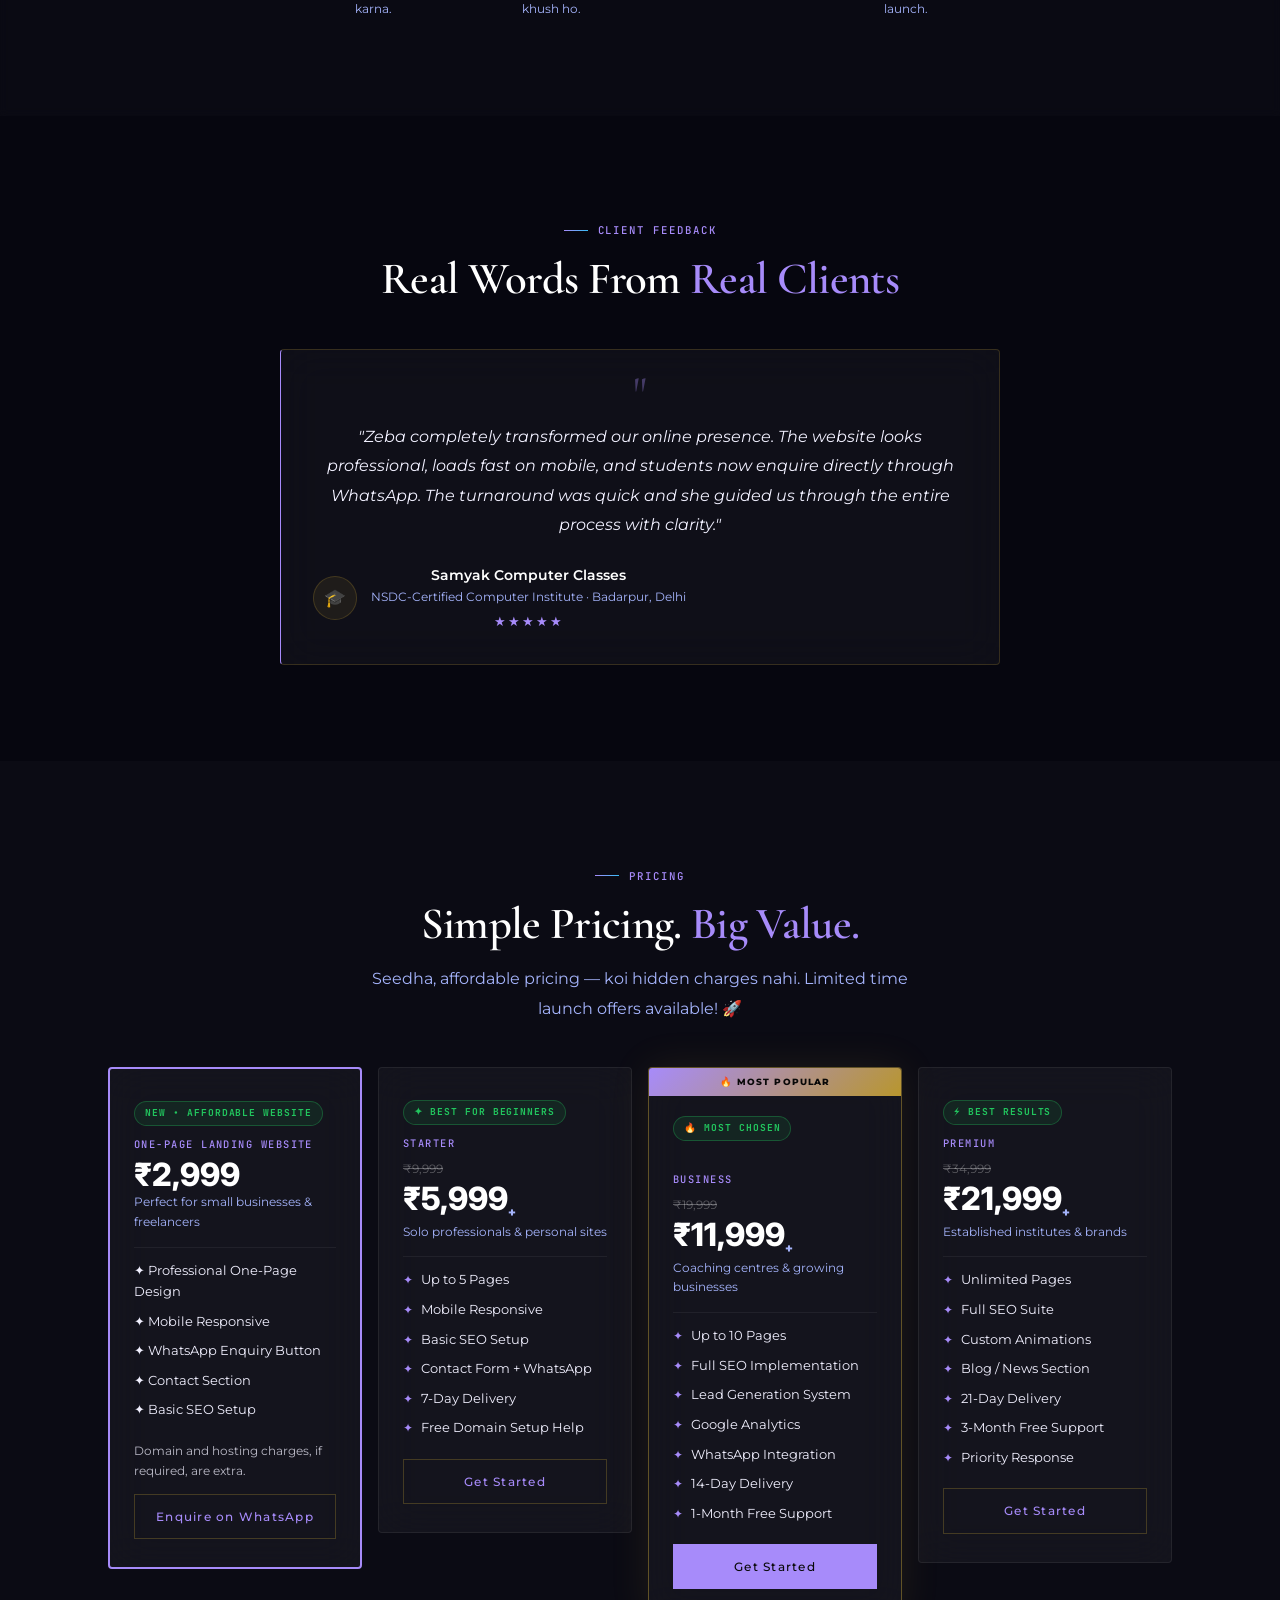
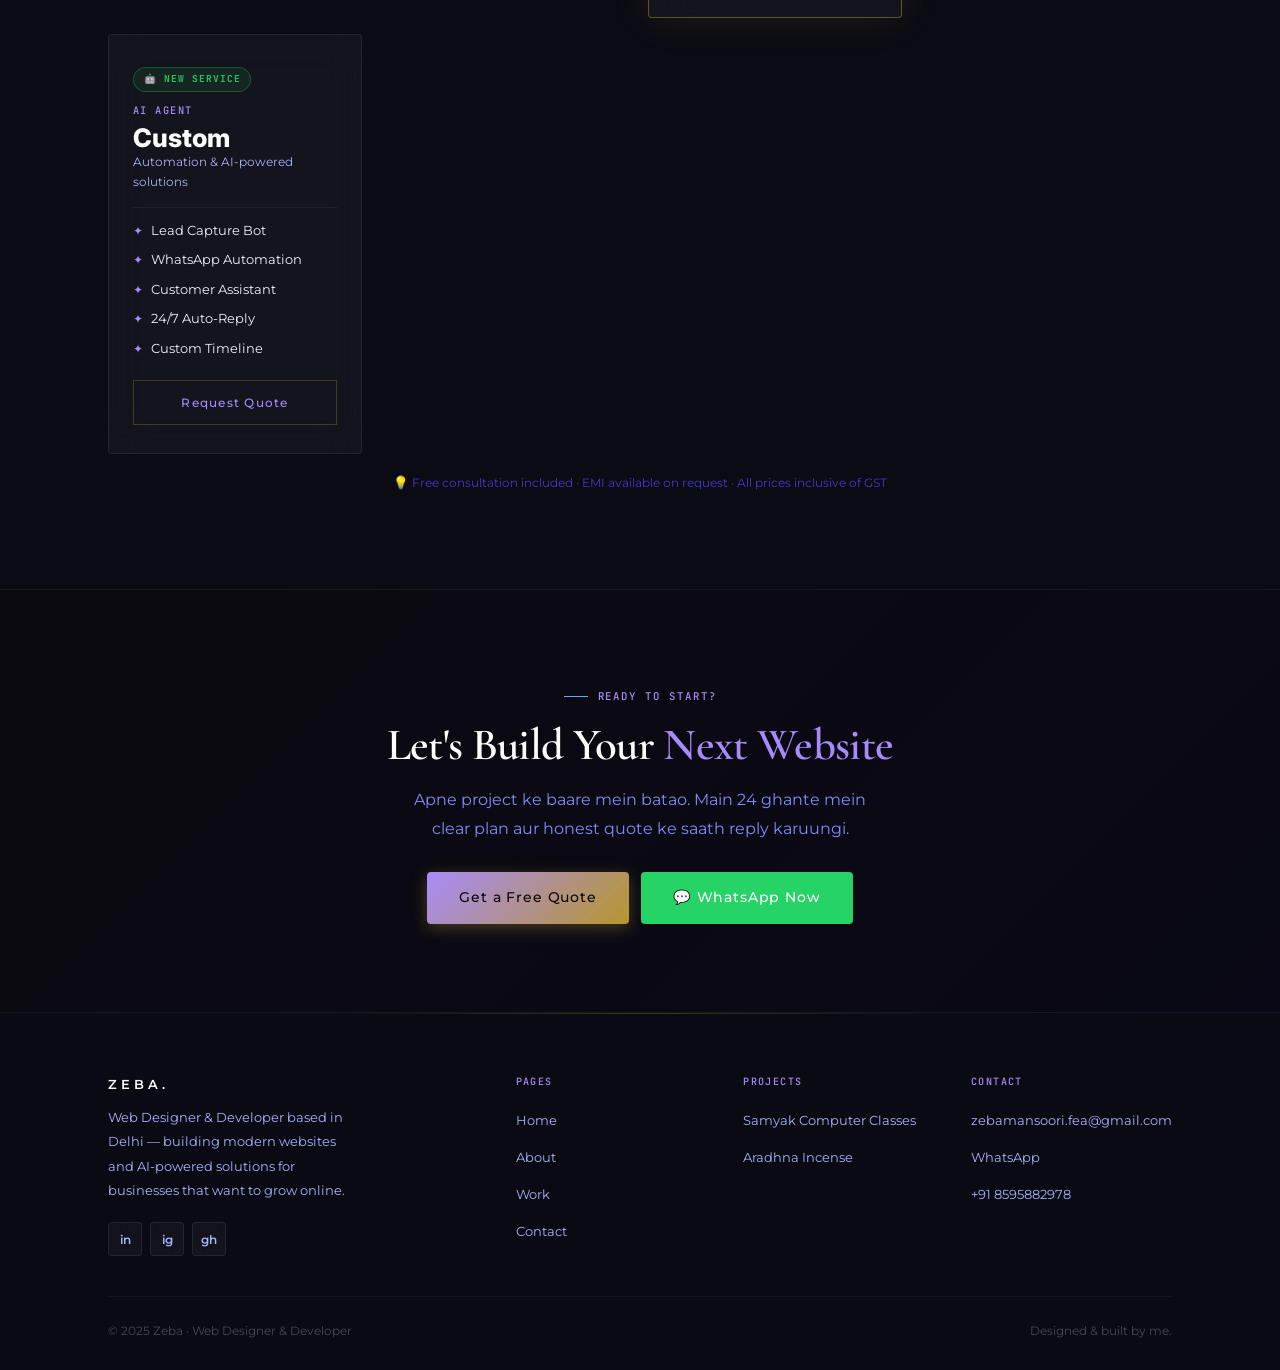
==== commit da777f70: "Update video source in index.html" ====
--- a/index.html
+++ b/index.html
@@ -551,7 +551,7 @@
     <div style="position:absolute;bottom:0;right:0;width:180px;height:180px;background:linear-gradient(135deg,transparent 30%,#06060f 70%);z-index:3;pointer-events:none"></div>
     <div style="position:absolute;bottom:0;right:0;width:120px;height:100px;background:#06060f;z-index:3;pointer-events:none;opacity:.95"></div>
     <video autoplay muted loop playsinline id="heroVideo">
-      <source src="hero.mp4" type="video/mp4">
+      <source src="kling_20261124_VIDEO_A_confiden_3619_0.mp4" type="video/mp4">
     </video>
     <!-- Photo fallback if video fails -->
     <img src="zeba-photo.jpg" alt="Zeba" id="heroFallbackImg"
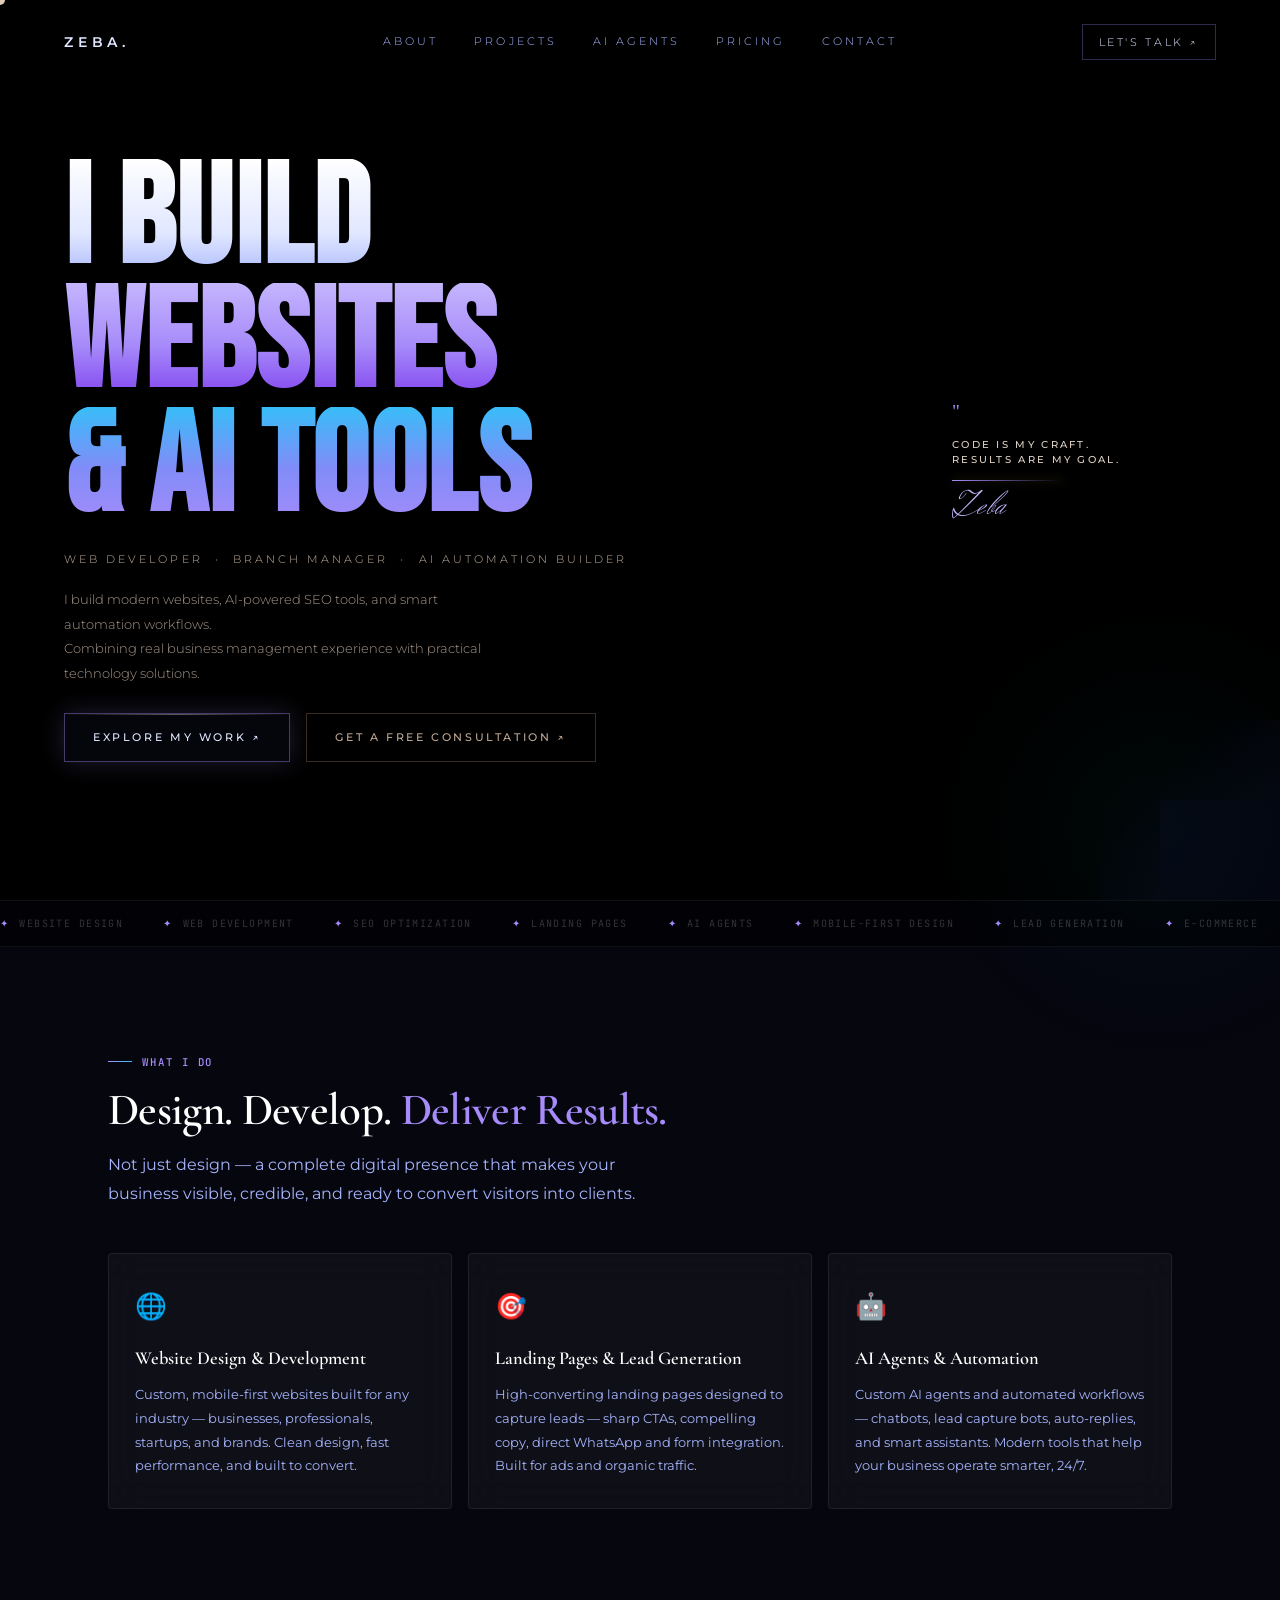
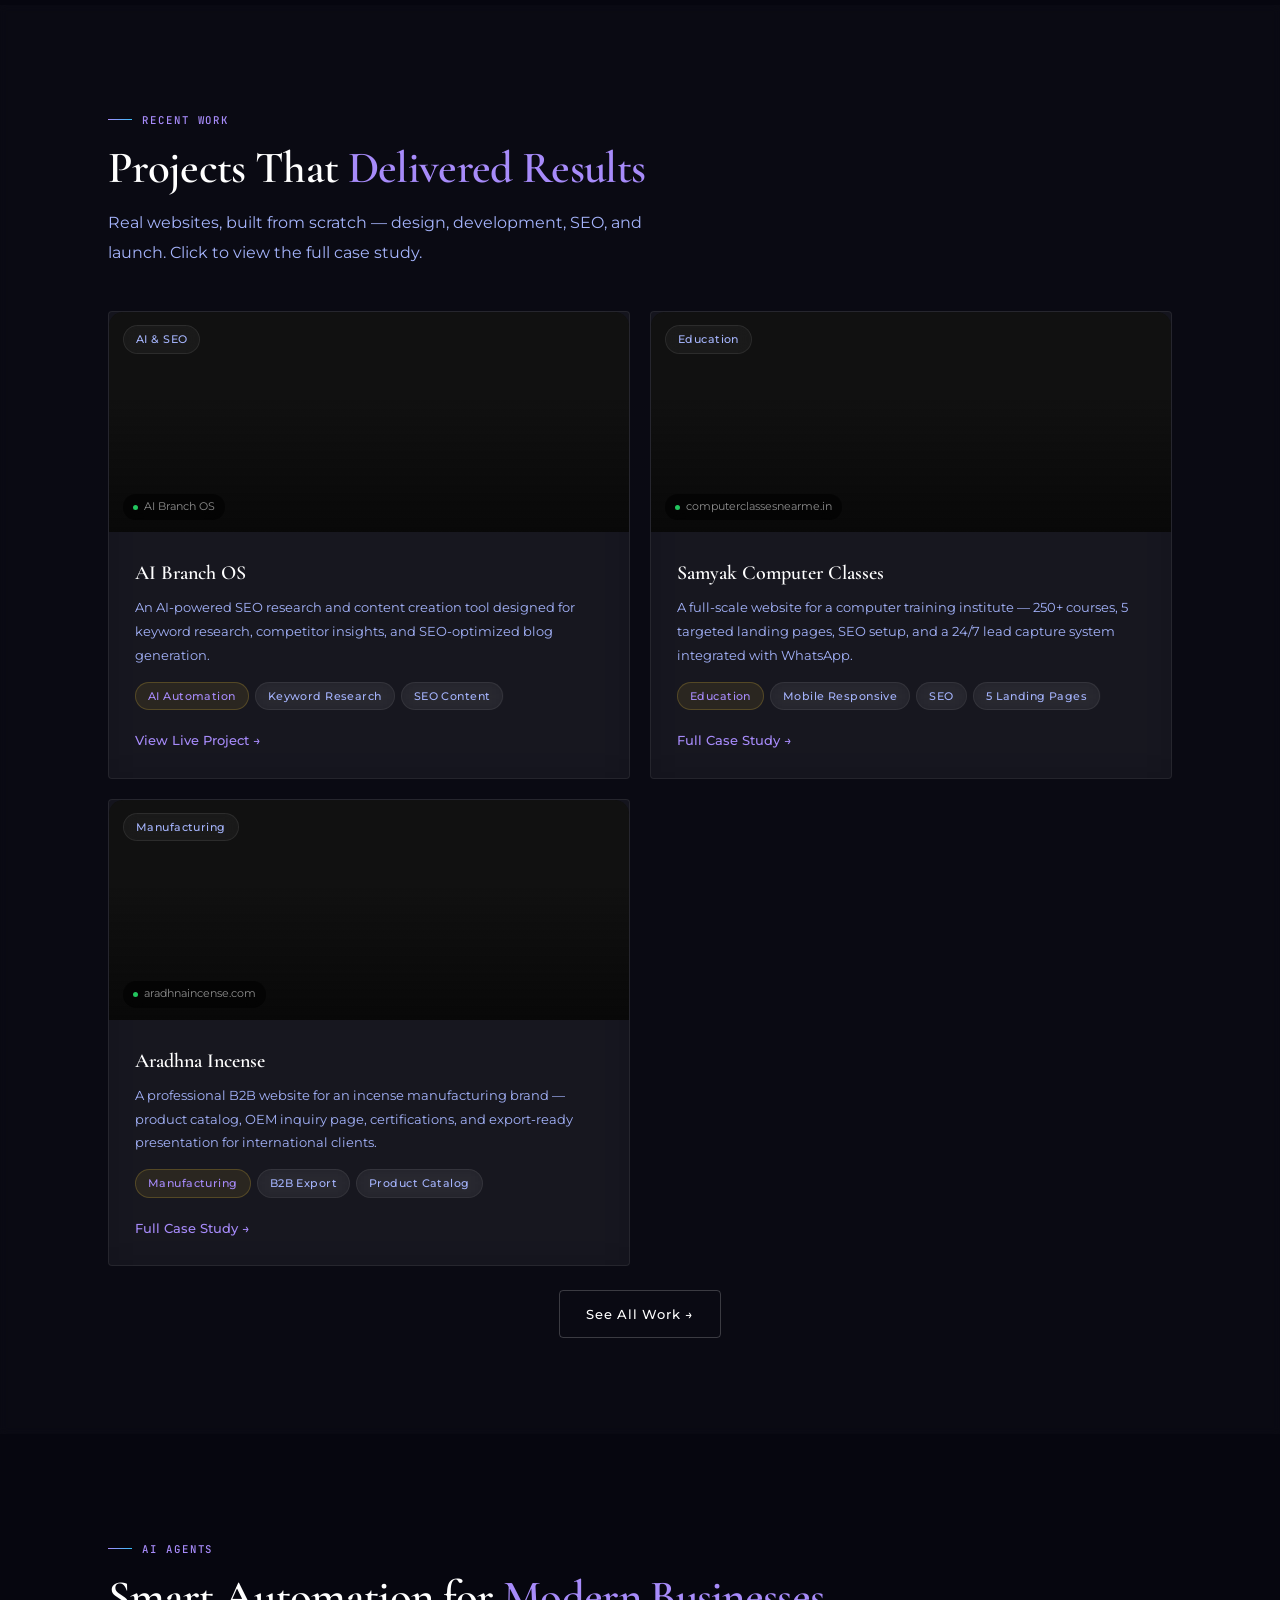
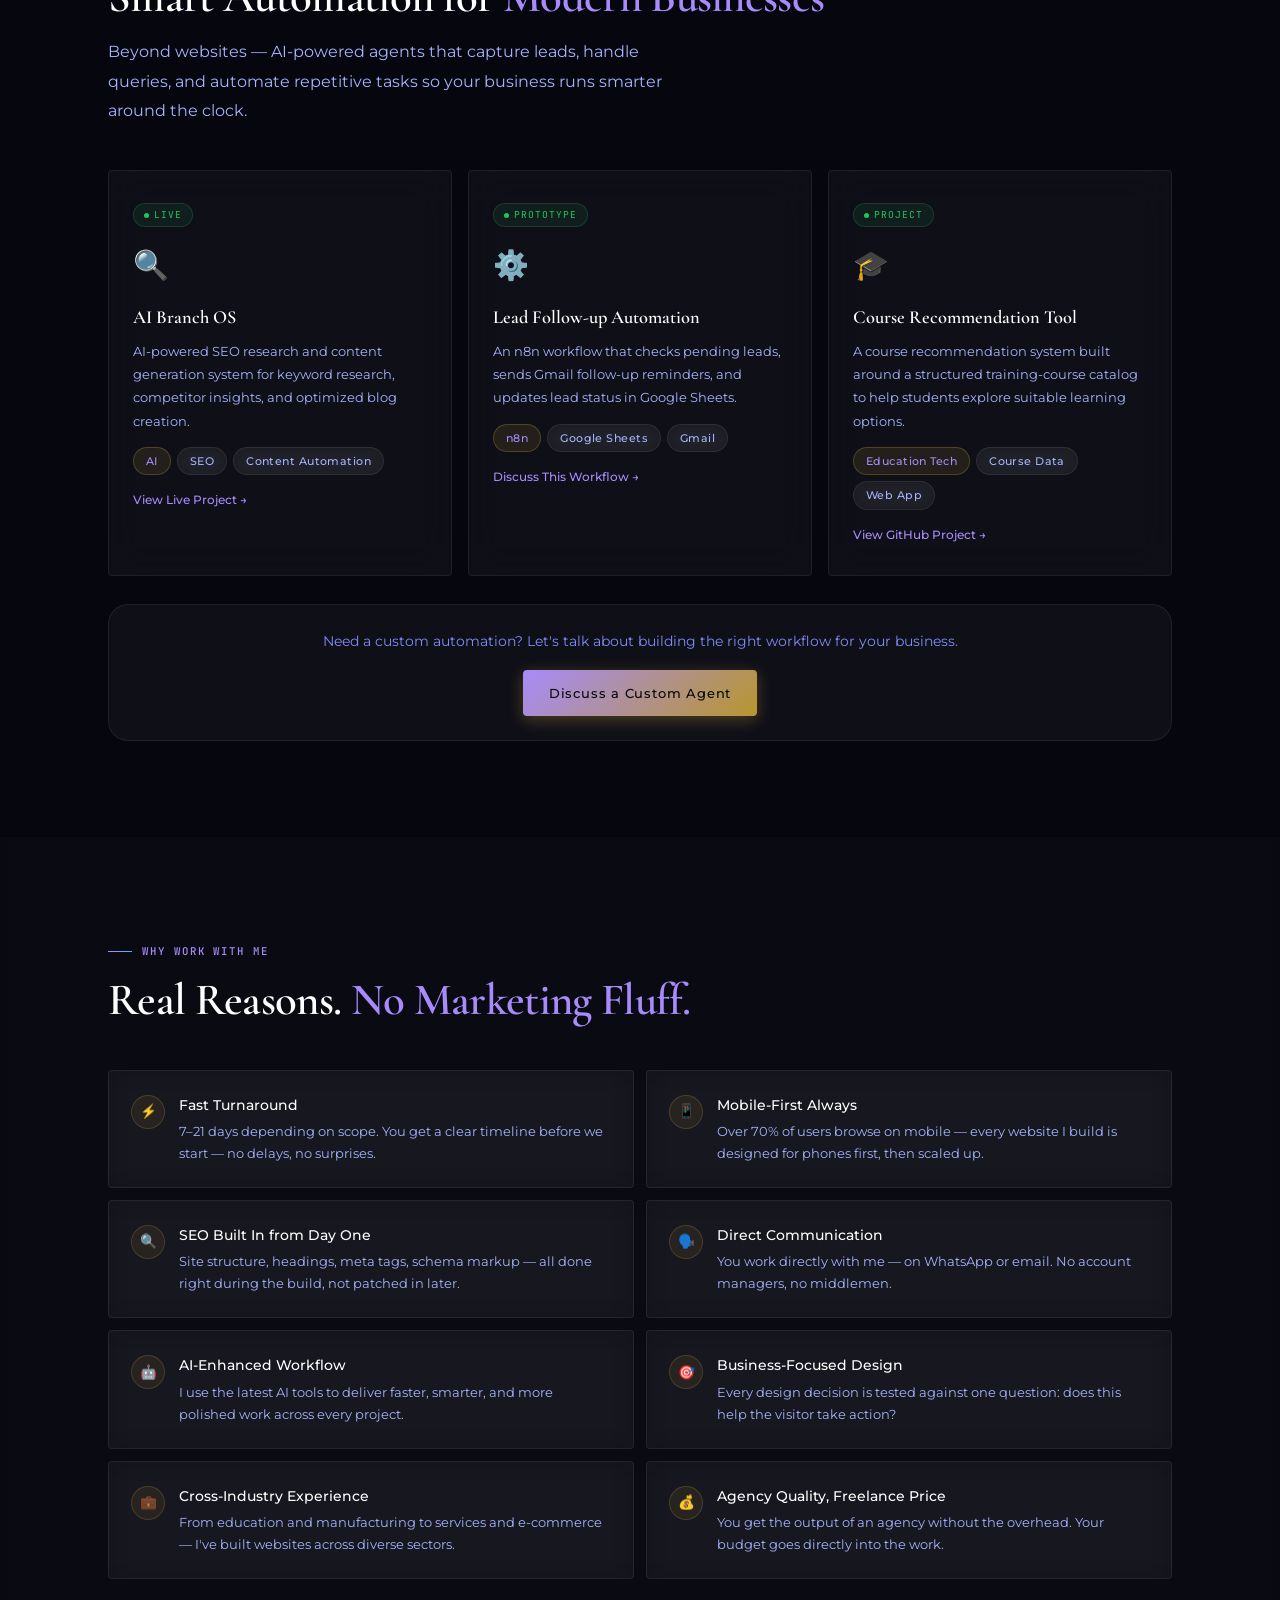
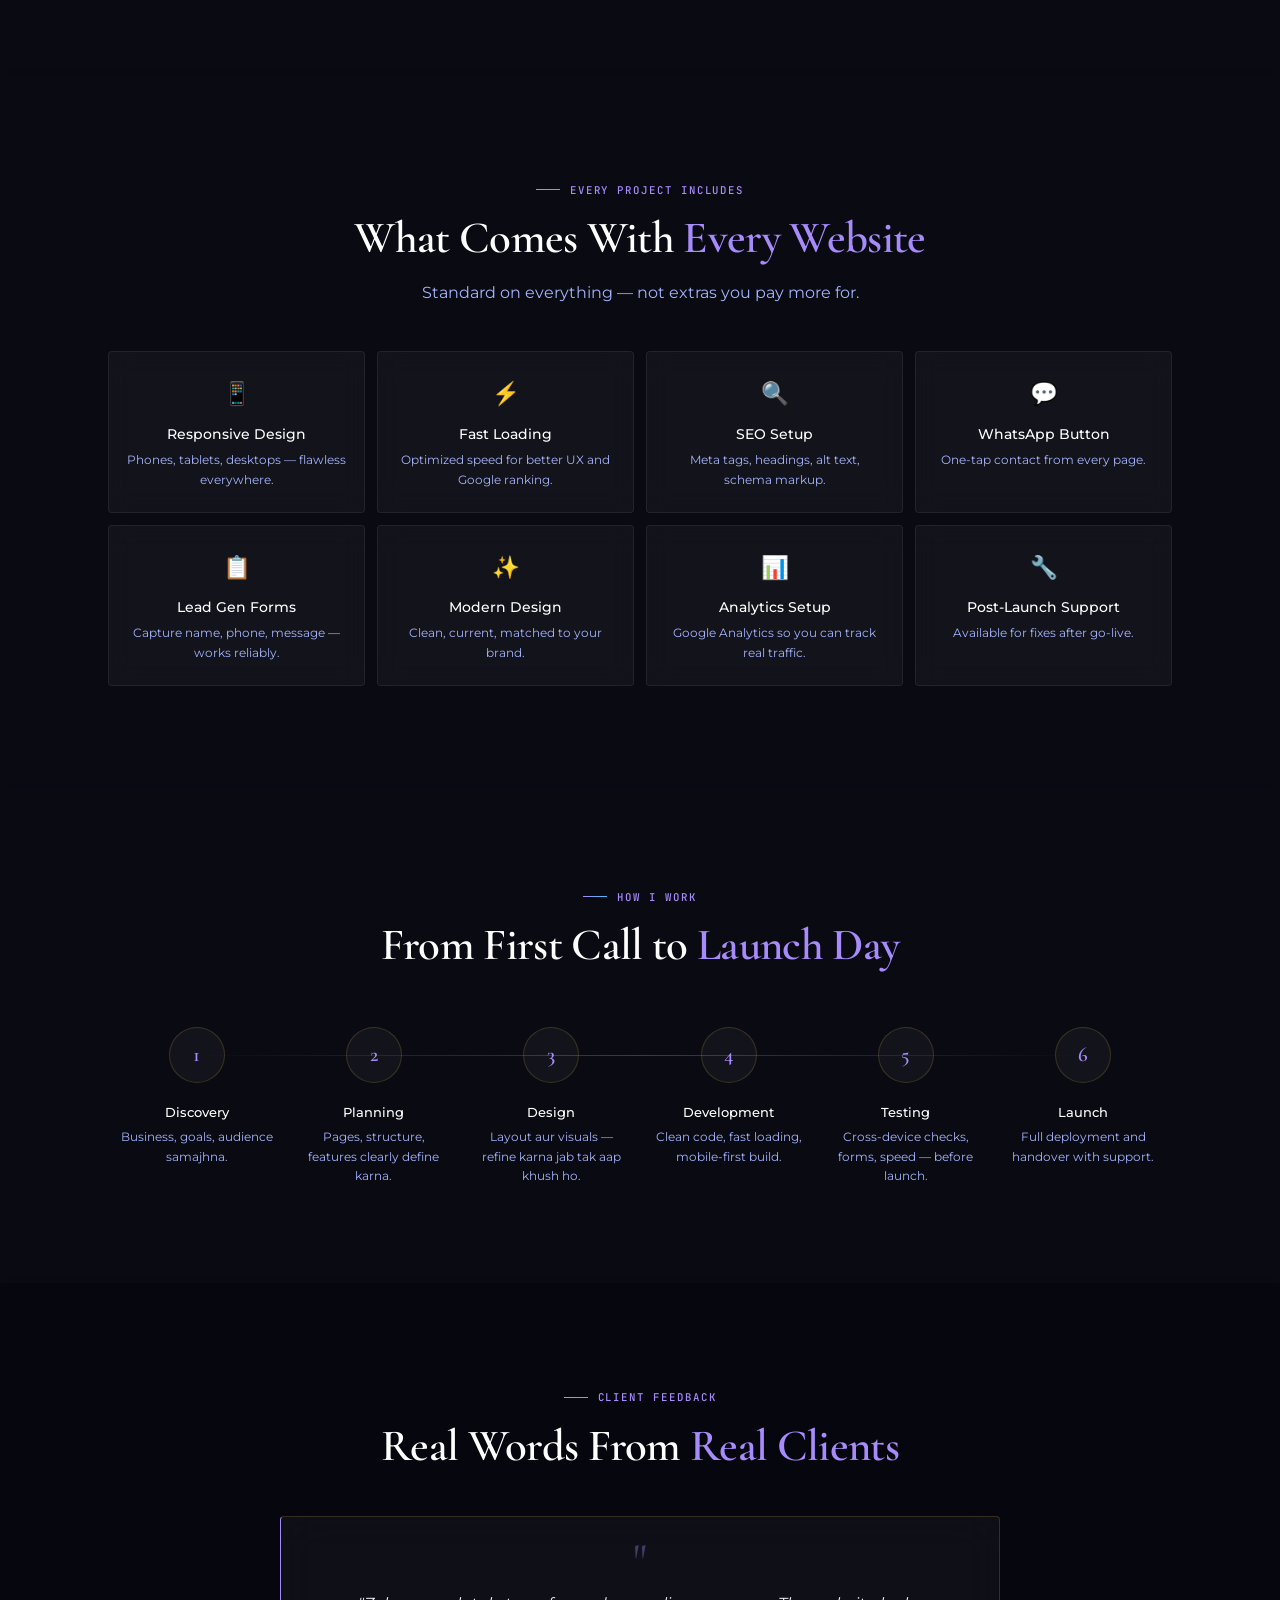
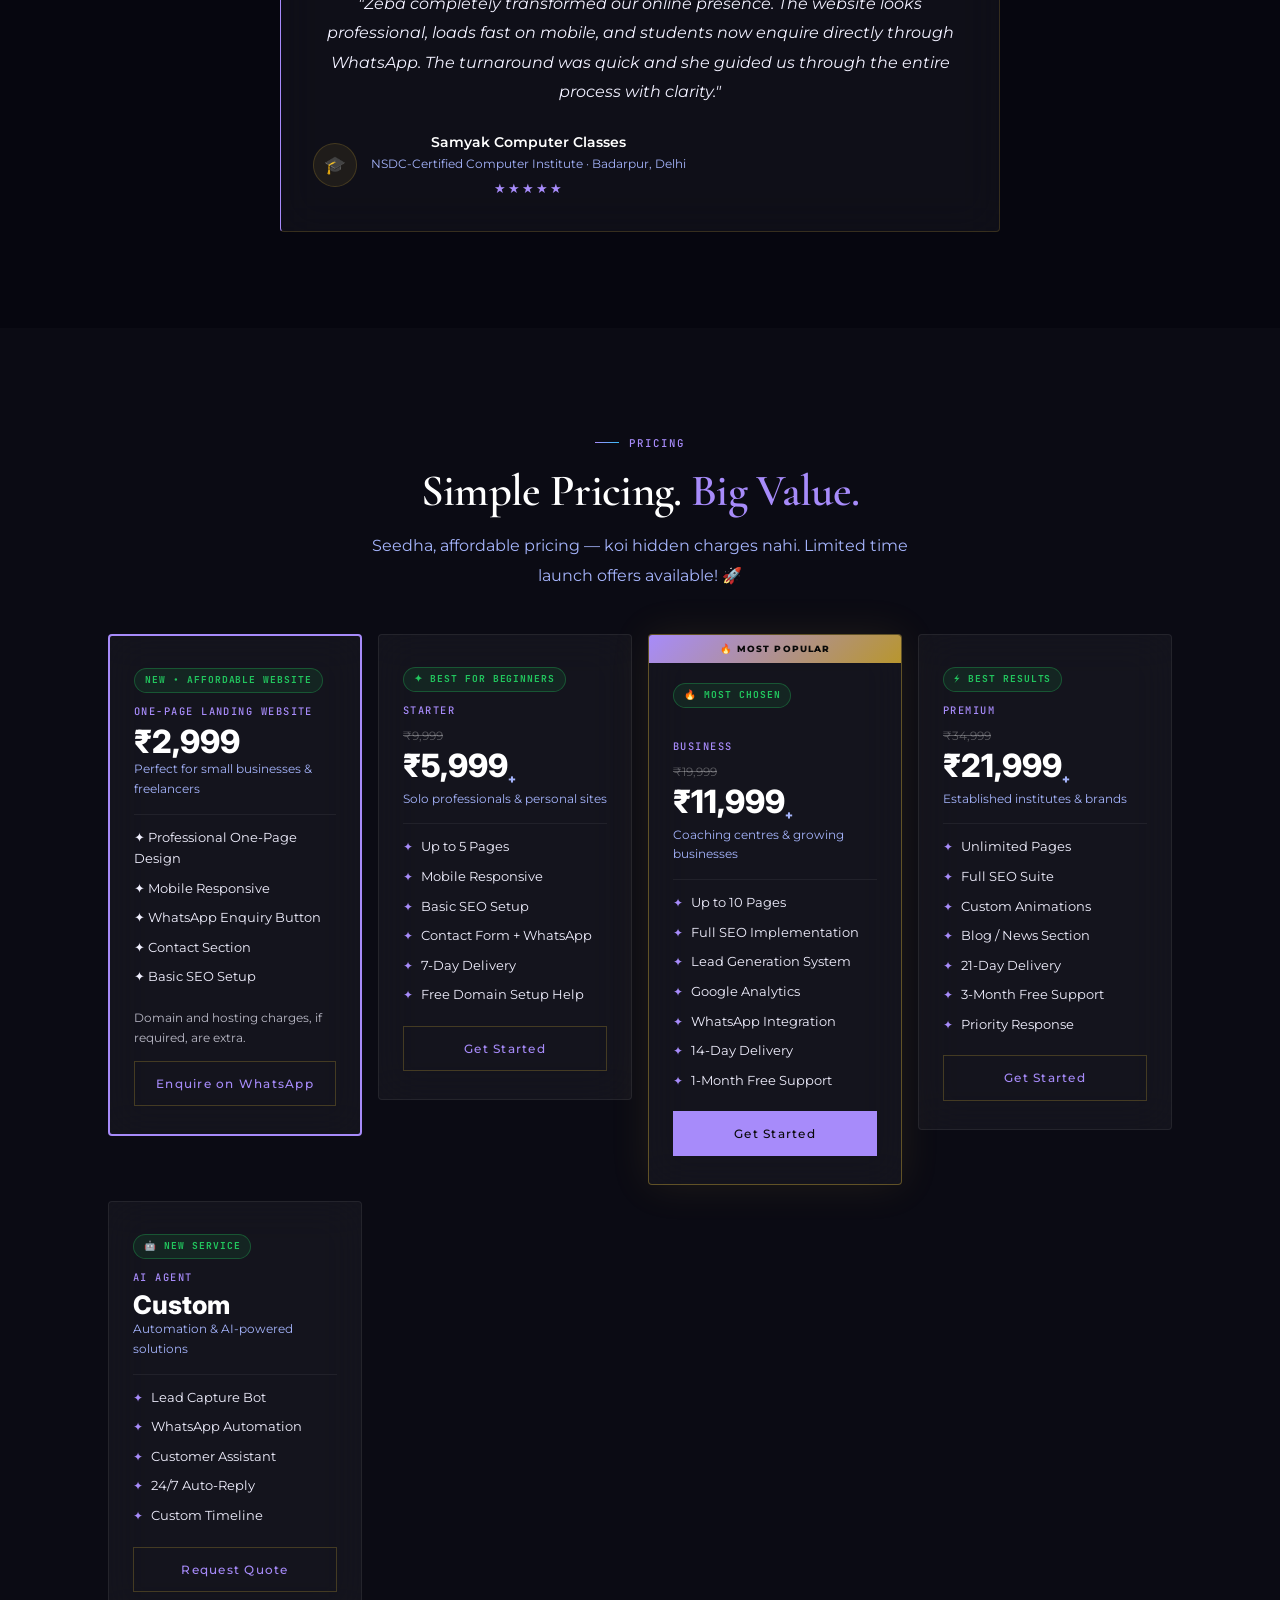
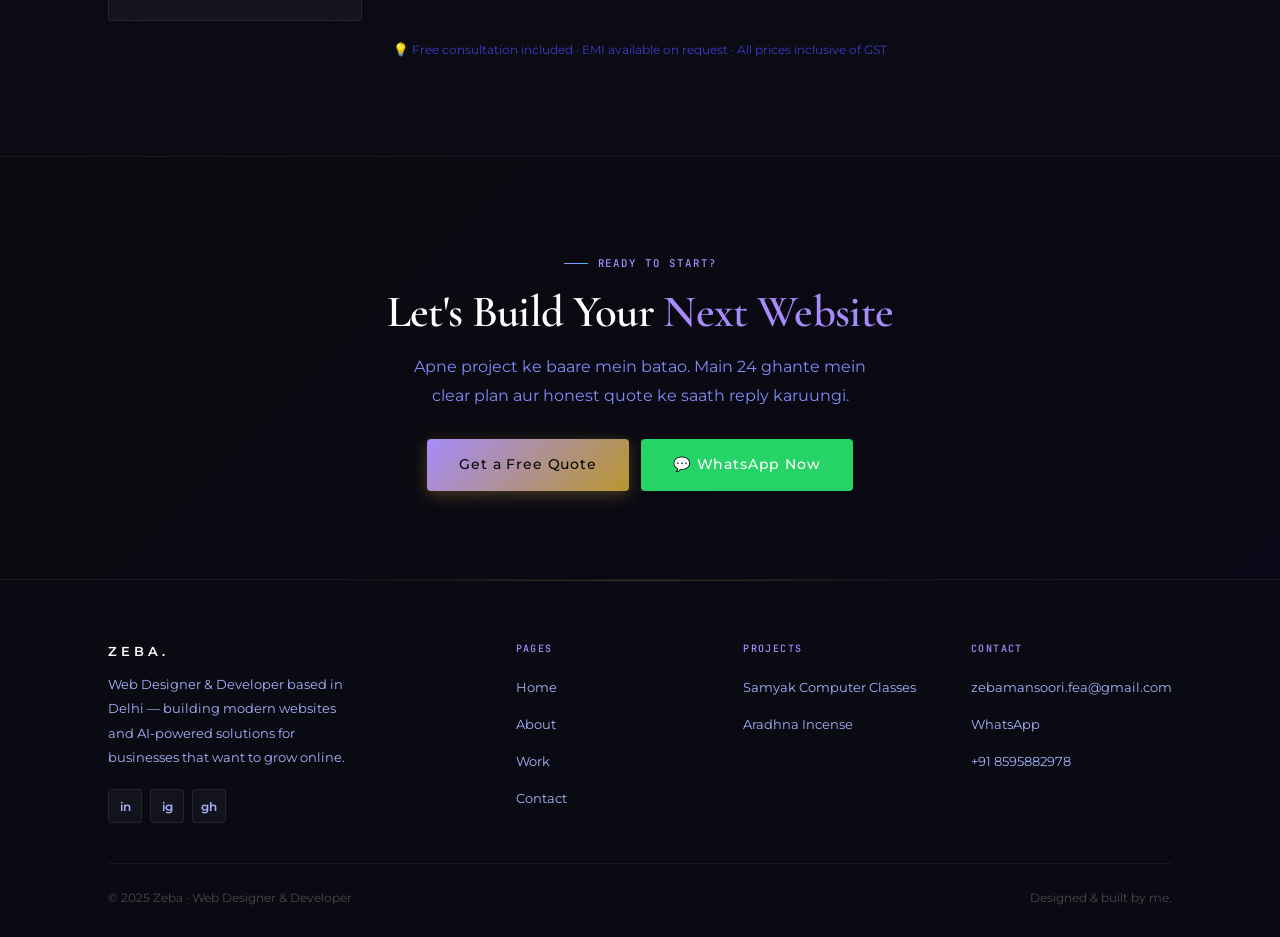
==== commit 8df698ab: "Update index.html" ====
--- a/index.html
+++ b/index.html
@@ -624,44 +624,6 @@
 
 </section>
 
-  <section id="ai-avatar" class="section">
-  <div class="wrap">
-    <div style="display:flex; flex-wrap:wrap;
-      align-items:center; gap:40px;">
-
-      <div style="flex:1 1 300px;">
-        <span class="eyebrow">My Digital Identity</span>
-
-        <h2 class="h2">
-          Meet My <span class="gold">AI Avatar</span>
-        </h2>
-
-        <p class="lead">
-          Where creativity meets artificial intelligence.
-          A digital representation of my passion for
-          technology, design and innovation.
-        </p>
-
-        <p style="margin-top:20px; color:#a78bfa;
-          font-size:12px;">
-          ✦ AI-Generated Digital Avatar
-        </p>
-      </div>
-
-      <div style="flex:1 1 300px; max-width:480px;">
-        <video autoplay muted loop playsinline
-          preload="metadata"
-          style="width:100%; display:block;
-          border-radius:20px;
-          border:1px solid #a78bfa;
-          box-shadow:0 0 35px rgba(124,58,237,.3);">
-          <source src="kling_20261124_VIDEO_A_confiden_3619_0.mp4" type="video/mp4">
-        </video>
-      </div>
-
-    </div>
-  </div>
-</section>
   
 <div class="marquee"><div class="m-track">
   <span class="m-item"><em>✦</em>Website Design</span><span class="m-item"><em>✦</em>Web Development</span><span class="m-item"><em>✦</em>SEO Optimization</span><span class="m-item"><em>✦</em>Landing Pages</span><span class="m-item"><em>✦</em>AI Agents</span><span class="m-item"><em>✦</em>Mobile-First Design</span><span class="m-item"><em>✦</em>Lead Generation</span><span class="m-item"><em>✦</em>E-Commerce</span><span class="m-item"><em>✦</em>UI/UX Design</span>
